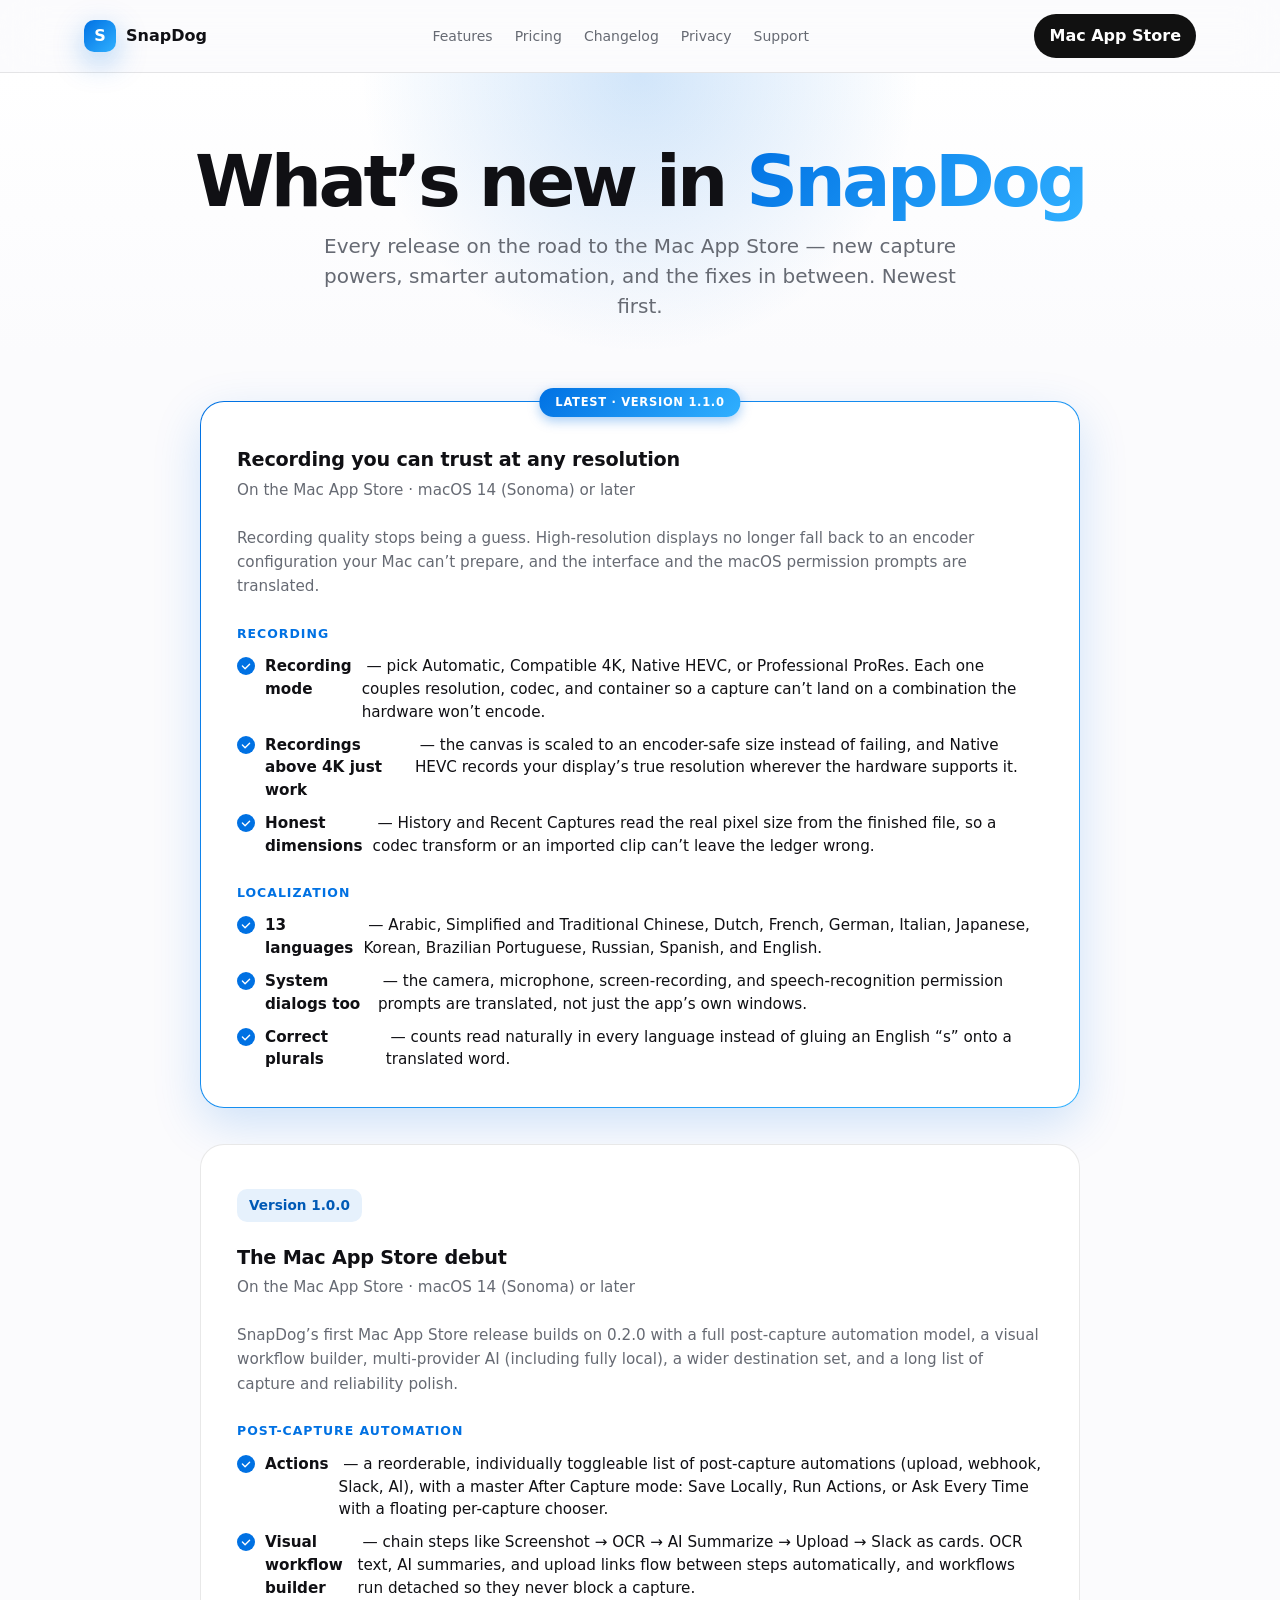
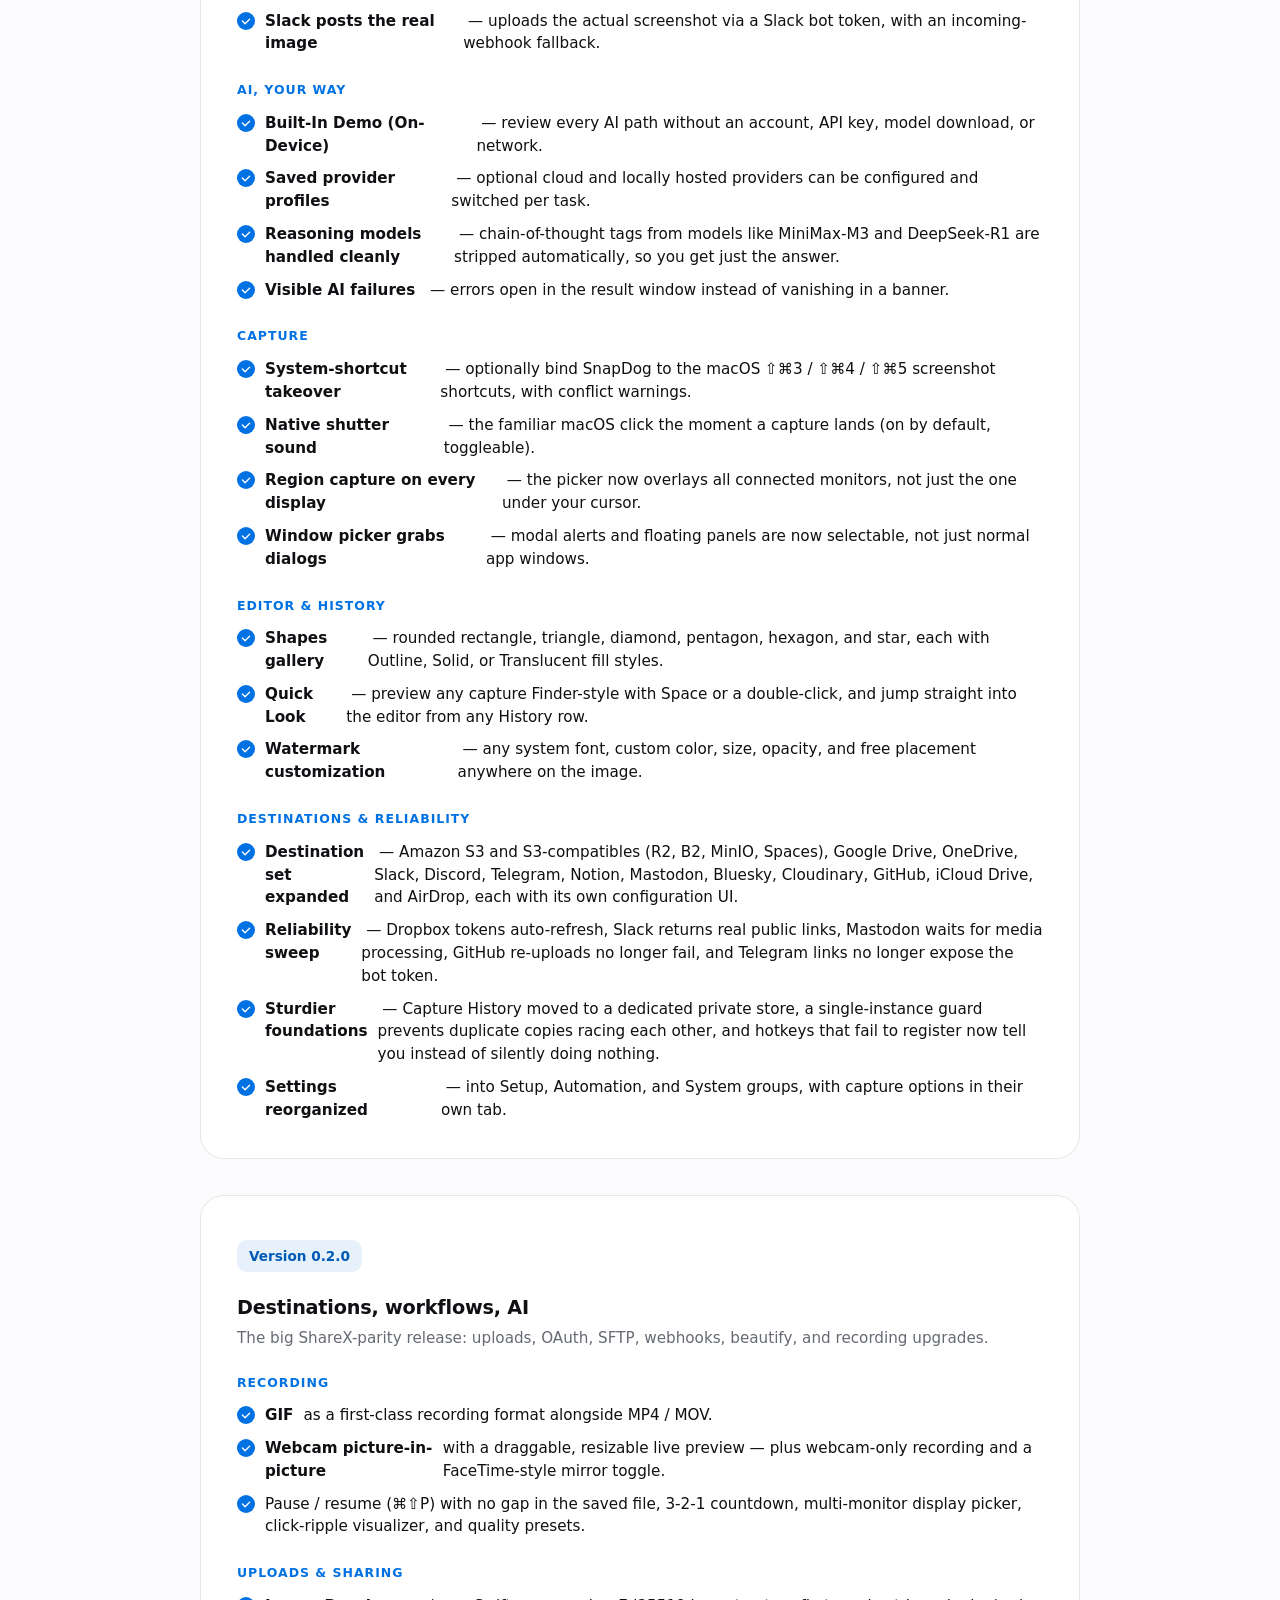
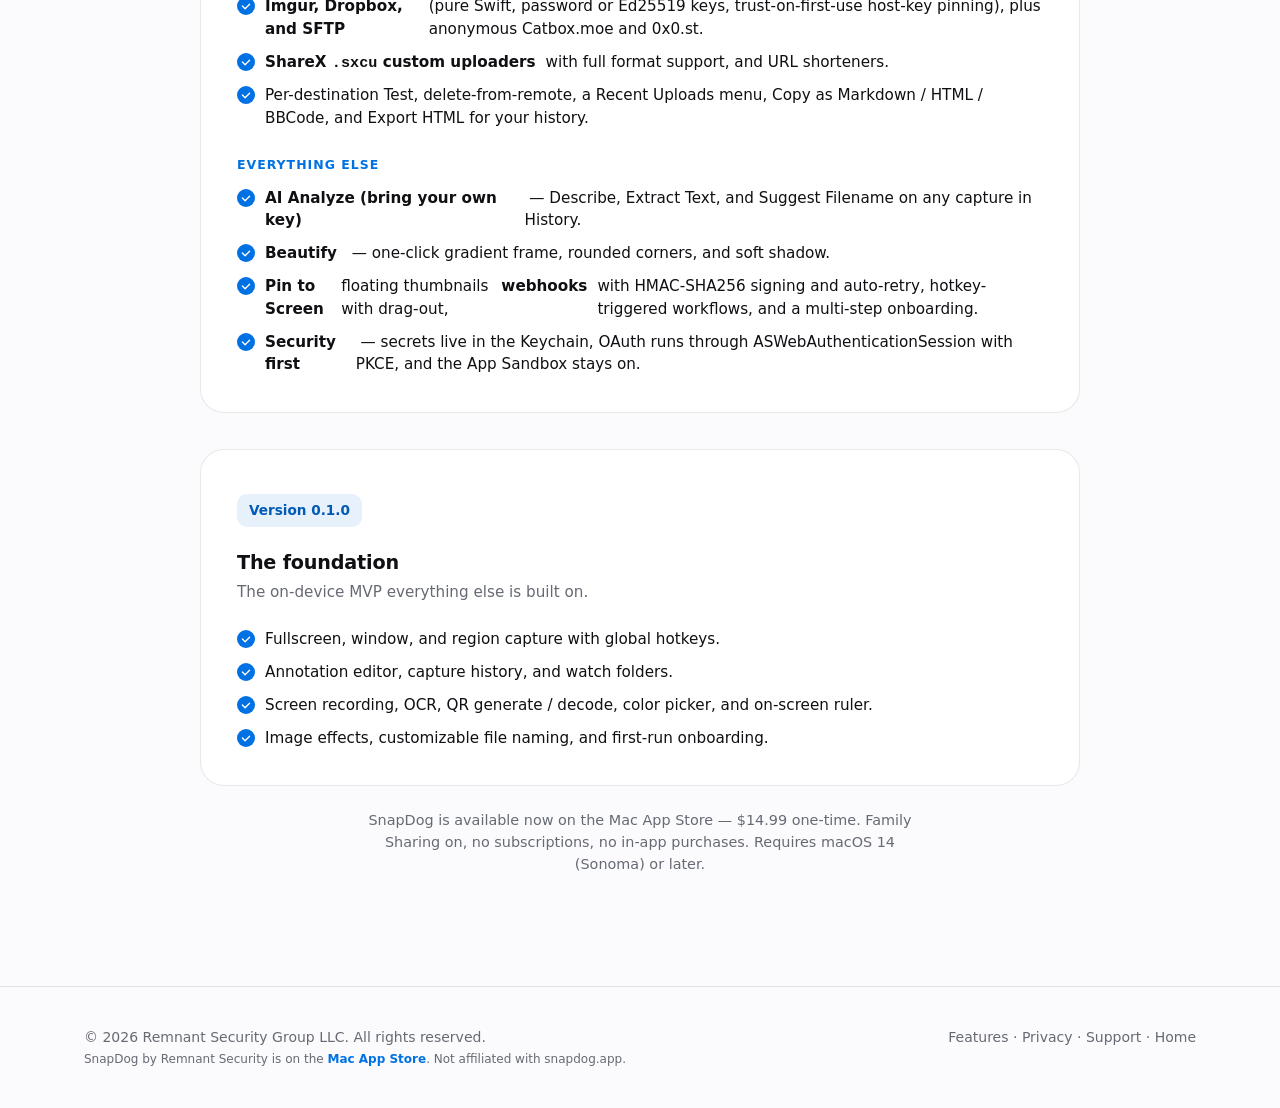
==== changelog.html @ 21b6b578 "Swap og:image/twitter:image and homepage hero to SnapDog app card" ====
<!doctype html><html lang="en"><head><meta charset="utf-8"><meta name="viewport" content="width=device-width, initial-scale=1"><title>SnapDog Changelog — What's new in every release</title><meta name="description" content="What's new in SnapDog, the native macOS screen-capture app. Release-by-release highlights: capture, editor, recording, workflows, AI, and 19 upload destinations."><meta property="og:title" content="SnapDog Changelog — What's new in every release"><meta property="og:description" content="What's new in SnapDog, the native macOS screen-capture app. Release-by-release highlights: capture, editor, recording, workflows, AI, and 19 upload destinations."><meta property="og:type" content="website"><meta property="og:url" content="https://snapdog.remnantsecurity.com/changelog.html"><meta property="og:image" content="https://snapdog.remnantsecurity.com/og-card.png"><meta property="og:image:width" content="1024"><meta property="og:image:height" content="576"><meta property="og:image:alt" content="SnapDog for macOS: menu-bar capture menu, $14.99 once, no account, macOS 14+"><meta name="twitter:image" content="https://snapdog.remnantsecurity.com/og-card.png"><link rel="canonical" href="https://snapdog.remnantsecurity.com/changelog.html"><meta name="twitter:card" content="summary_large_image"><meta name="theme-color" content="#0071e3"><link rel="icon" type="image/svg+xml" href="/favicon.svg"><style>
:root{--accent:#0071e3;--accent2:#30b0ff;--dark:#07111f;--ink:#101014;--muted:#666a73;--bg:#fbfbfd;--card:#fff;--line:rgba(0,0,0,.09);--shadow:0 24px 70px rgba(0,0,0,.12);--radius:28px}*{box-sizing:border-box}html{scroll-behavior:smooth}body{margin:0;background:var(--bg);color:var(--ink);font-family:-apple-system,BlinkMacSystemFont,"SF Pro Display","Inter",system-ui,sans-serif;line-height:1.5;-webkit-font-smoothing:antialiased}a{color:inherit;text-decoration:none}.nav{position:sticky;top:0;z-index:50;background:rgba(251,251,253,.78);backdrop-filter:saturate(180%) blur(22px);border-bottom:1px solid var(--line)}.navin{max-width:1160px;margin:auto;padding:14px 24px;display:flex;align-items:center;justify-content:space-between}.brand{display:flex;align-items:center;gap:10px;font-weight:800}.mark{width:32px;height:32px;border-radius:10px;background:linear-gradient(135deg,var(--accent),var(--accent2));display:grid;place-items:center;color:white;box-shadow:0 10px 30px color-mix(in srgb,var(--accent) 35%,transparent)}.links{display:flex;gap:22px;color:var(--muted);font-size:14px}.pill{padding:10px 15px;border-radius:999px;background:#111;color:white;font-weight:700}.wrap{max-width:1160px;margin:auto;padding:0 24px}.miniHero{padding:72px 0 32px;background:radial-gradient(circle at 50% 0%,color-mix(in srgb,var(--accent) 18%,transparent),transparent 40%),linear-gradient(180deg,#fff,var(--bg));text-align:center}.miniHero h1{font-size:clamp(40px,6vw,72px);line-height:1;letter-spacing:-.05em;margin:0 0 14px}.miniHero h1 span{background:linear-gradient(135deg,#0071e3 0%,#30b0ff 100%);-webkit-background-clip:text;-webkit-text-fill-color:transparent;background-clip:text}.lead{font-size:20px;color:var(--muted);max-width:660px;margin:0 auto}.section{padding:48px 0 96px}.tierWrap{display:grid;grid-template-columns:minmax(0,420px);justify-content:center;margin-top:8px}.tier{position:relative;border:1px solid transparent;border-radius:24px;background:linear-gradient(#fff,#fff) padding-box,linear-gradient(135deg,#0071e3 0%,#30b0ff 100%) border-box;box-shadow:0 16px 48px rgba(0,113,227,.18);padding:44px 36px 36px;text-align:left}.tier .ribbon{position:absolute;top:-14px;left:50%;transform:translateX(-50%);background:linear-gradient(135deg,#0071e3 0%,#30b0ff 100%);color:#fff;font-size:.72rem;font-weight:700;letter-spacing:.06em;text-transform:uppercase;padding:6px 16px;border-radius:14px;box-shadow:0 4px 12px rgba(0,113,227,.35)}.tier h3{margin:0 0 4px;font-size:1.2rem;letter-spacing:-.01em}.priceTag{font-size:3rem;font-weight:800;letter-spacing:-.03em;margin:14px 0 6px}.priceTag small{font-size:1rem;color:var(--muted);font-weight:600;margin-left:6px}.period{color:var(--muted);font-size:.95rem;margin-bottom:24px}.intro{display:inline-block;background:color-mix(in srgb,var(--accent) 10%,white);color:color-mix(in srgb,var(--accent) 80%,black);padding:6px 12px;border-radius:10px;font-size:.85rem;font-weight:700;margin-bottom:22px}.tier ul{list-style:none;padding:0;display:grid;gap:10px;margin:0 0 28px}.tier li{display:flex;align-items:flex-start;gap:10px;font-size:.95rem;color:var(--ink);line-height:1.5}.tier li:before{content:"";width:18px;height:18px;flex-shrink:0;margin-top:2px;background:url("data:image/svg+xml,%3Csvg xmlns='http://www.w3.org/2000/svg' viewBox='0 0 20 20'%3E%3Ccircle cx='10' cy='10' r='10' fill='%230071e3'/%3E%3Cpath d='M6 10l3 3 5-5' stroke='white' stroke-width='1.5' fill='none' stroke-linecap='round' stroke-linejoin='round'/%3E%3C/svg%3E") no-repeat center;background-size:contain}.buy{display:block;text-align:center;background:linear-gradient(180deg,#0080ff 0%,#0071e3 100%);color:#fff;padding:14px;border-radius:14px;font-weight:700;font-size:1rem;box-shadow:0 4px 16px rgba(0,113,227,.30),inset 0 1px 0 rgba(255,255,255,.25);transition:filter .2s,transform .2s,box-shadow .2s}.buy:hover{filter:brightness(1.05);transform:translateY(-1px);box-shadow:0 10px 28px rgba(0,113,227,.40),inset 0 1px 0 rgba(255,255,255,.30)}.fineprint{text-align:center;color:var(--muted);font-size:.9rem;margin-top:24px;max-width:560px;margin-left:auto;margin-right:auto}.faq{margin-top:64px}.faq h2{font-size:clamp(28px,4vw,40px);letter-spacing:-.025em;margin:0 0 24px;text-align:center}.faqGrid{display:grid;grid-template-columns:repeat(2,1fr);gap:16px;max-width:880px;margin:0 auto}.faqItem{background:var(--card);border:1px solid var(--line);border-radius:18px;padding:22px}.faqItem h3{margin:0 0 8px;font-size:1.02rem;letter-spacing:-.01em}.faqItem p{margin:0;color:var(--muted);font-size:.95rem;line-height:1.55}.footer{padding:40px 0;color:var(--muted);font-size:14px;border-top:1px solid var(--line)}.footerin{display:flex;justify-content:space-between;gap:20px;flex-wrap:wrap}@media(max-width:768px){.links{display:none}.faqGrid{grid-template-columns:1fr}.tier{padding:36px 24px 30px}.priceTag{font-size:2.4rem}}</style></head><body><nav class="nav"><div class="navin"><a class="brand" href="/"><span class="mark">S</span>SnapDog</a><div class="links"><a href="/features.html">Features</a><a href="/pricing.html">Pricing</a><a href="/changelog.html">Changelog</a><a href="/privacy.html">Privacy</a><a href="/support.html">Support</a></div><a class="pill" href="https://apps.apple.com/app/snapdog-capture-annotate/id6783121166?mt=12" target="_blank" rel="noopener">Mac App Store</a></div></nav><main><section class="miniHero"><div class="wrap"><h1>What&rsquo;s new in <span>SnapDog</span></h1><p class="lead">Every release on the road to the Mac App Store — new capture powers, smarter automation, and the fixes in between. Newest first.</p></div></section><section class="section"><div class="wrap"><div style="max-width:880px;margin:0 auto;display:grid;gap:36px"><article class="tier"><span class="ribbon">Latest · Version 1.1.0</span><h3>Recording you can trust at any resolution</h3><div class="period">On the Mac App Store · macOS 14 (Sonoma) or later</div><p style="margin:0 0 6px;color:var(--muted);font-size:.95rem;line-height:1.6">Recording quality stops being a guess. High-resolution displays no longer fall back to an encoder configuration your Mac can&rsquo;t prepare, and the interface and the macOS permission prompts are translated.</p><h4 style="margin:26px 0 12px;font-size:.78rem;font-weight:700;letter-spacing:.08em;text-transform:uppercase;color:var(--accent)">Recording</h4><ul style="margin-bottom:0"><li><strong>Recording mode</strong>&nbsp;— pick Automatic, Compatible 4K, Native HEVC, or Professional ProRes. Each one couples resolution, codec, and container so a capture can&rsquo;t land on a combination the hardware won&rsquo;t encode.</li><li><strong>Recordings above 4K just work</strong>&nbsp;— the canvas is scaled to an encoder-safe size instead of failing, and Native HEVC records your display&rsquo;s true resolution wherever the hardware supports it.</li><li><strong>Honest dimensions</strong>&nbsp;— History and Recent Captures read the real pixel size from the finished file, so a codec transform or an imported clip can&rsquo;t leave the ledger wrong.</li></ul><h4 style="margin:26px 0 12px;font-size:.78rem;font-weight:700;letter-spacing:.08em;text-transform:uppercase;color:var(--accent)">Localization</h4><ul style="margin-bottom:0"><li><strong>13 languages</strong>&nbsp;— Arabic, Simplified and Traditional Chinese, Dutch, French, German, Italian, Japanese, Korean, Brazilian Portuguese, Russian, Spanish, and English.</li><li><strong>System dialogs too</strong>&nbsp;— the camera, microphone, screen-recording, and speech-recognition permission prompts are translated, not just the app&rsquo;s own windows.</li><li><strong>Correct plurals</strong>&nbsp;— counts read naturally in every language instead of gluing an English &ldquo;s&rdquo; onto a translated word.</li></ul></article><article class="tier" style="background:var(--card);border:1px solid var(--line);box-shadow:none"><span class="intro">Version 1.0.0</span><h3>The Mac App Store debut</h3><div class="period">On the Mac App Store · macOS 14 (Sonoma) or later</div><p style="margin:0 0 6px;color:var(--muted);font-size:.95rem;line-height:1.6">SnapDog&rsquo;s first Mac App Store release builds on 0.2.0 with a full post-capture automation model, a visual workflow builder, multi-provider AI (including fully local), a wider destination set, and a long list of capture and reliability polish.</p><h4 style="margin:26px 0 12px;font-size:.78rem;font-weight:700;letter-spacing:.08em;text-transform:uppercase;color:var(--accent)">Post-capture automation</h4><ul style="margin-bottom:0"><li><strong>Actions</strong>&nbsp;— a reorderable, individually toggleable list of post-capture automations (upload, webhook, Slack, AI), with a master After Capture mode: Save Locally, Run Actions, or Ask Every Time with a floating per-capture chooser.</li><li><strong>Visual workflow builder</strong>&nbsp;— chain steps like Screenshot → OCR → AI Summarize → Upload → Slack as cards. OCR text, AI summaries, and upload links flow between steps automatically, and workflows run detached so they never block a capture.</li><li><strong>Slack posts the real image</strong>&nbsp;— uploads the actual screenshot via a Slack bot token, with an incoming-webhook fallback.</li></ul><h4 style="margin:26px 0 12px;font-size:.78rem;font-weight:700;letter-spacing:.08em;text-transform:uppercase;color:var(--accent)">AI, your way</h4><ul style="margin-bottom:0"><li><strong>Built-In Demo (On-Device)</strong>&nbsp;— review every AI path without an account, API key, model download, or network.</li><li><strong>Saved provider profiles</strong>&nbsp;— optional cloud and locally hosted providers can be configured and switched per task.</li><li><strong>Reasoning models handled cleanly</strong>&nbsp;— chain-of-thought tags from models like MiniMax-M3 and DeepSeek-R1 are stripped automatically, so you get just the answer.</li><li><strong>Visible AI failures</strong>&nbsp;— errors open in the result window instead of vanishing in a banner.</li></ul><h4 style="margin:26px 0 12px;font-size:.78rem;font-weight:700;letter-spacing:.08em;text-transform:uppercase;color:var(--accent)">Capture</h4><ul style="margin-bottom:0"><li><strong>System-shortcut takeover</strong>&nbsp;— optionally bind SnapDog to the macOS ⇧⌘3 / ⇧⌘4 / ⇧⌘5 screenshot shortcuts, with conflict warnings.</li><li><strong>Native shutter sound</strong>&nbsp;— the familiar macOS click the moment a capture lands (on by default, toggleable).</li><li><strong>Region capture on every display</strong>&nbsp;— the picker now overlays all connected monitors, not just the one under your cursor.</li><li><strong>Window picker grabs dialogs</strong>&nbsp;— modal alerts and floating panels are now selectable, not just normal app windows.</li></ul><h4 style="margin:26px 0 12px;font-size:.78rem;font-weight:700;letter-spacing:.08em;text-transform:uppercase;color:var(--accent)">Editor &amp; History</h4><ul style="margin-bottom:0"><li><strong>Shapes gallery</strong>&nbsp;— rounded rectangle, triangle, diamond, pentagon, hexagon, and star, each with Outline, Solid, or Translucent fill styles.</li><li><strong>Quick Look</strong>&nbsp;— preview any capture Finder-style with Space or a double-click, and jump straight into the editor from any History row.</li><li><strong>Watermark customization</strong>&nbsp;— any system font, custom color, size, opacity, and free placement anywhere on the image.</li></ul><h4 style="margin:26px 0 12px;font-size:.78rem;font-weight:700;letter-spacing:.08em;text-transform:uppercase;color:var(--accent)">Destinations &amp; reliability</h4><ul style="margin-bottom:0"><li><strong>Destination set expanded</strong>&nbsp;— Amazon S3 and S3-compatibles (R2, B2, MinIO, Spaces), Google Drive, OneDrive, Slack, Discord, Telegram, Notion, Mastodon, Bluesky, Cloudinary, GitHub, iCloud Drive, and AirDrop, each with its own configuration UI.</li><li><strong>Reliability sweep</strong>&nbsp;— Dropbox tokens auto-refresh, Slack returns real public links, Mastodon waits for media processing, GitHub re-uploads no longer fail, and Telegram links no longer expose the bot token.</li><li><strong>Sturdier foundations</strong>&nbsp;— Capture History moved to a dedicated private store, a single-instance guard prevents duplicate copies racing each other, and hotkeys that fail to register now tell you instead of silently doing nothing.</li><li><strong>Settings reorganized</strong>&nbsp;— into Setup, Automation, and System groups, with capture options in their own tab.</li></ul></article><article class="tier" style="background:var(--card);border:1px solid var(--line);box-shadow:none"><span class="intro">Version 0.2.0</span><h3>Destinations, workflows, AI</h3><div class="period">The big ShareX-parity release: uploads, OAuth, SFTP, webhooks, beautify, and recording upgrades.</div><h4 style="margin:4px 0 12px;font-size:.78rem;font-weight:700;letter-spacing:.08em;text-transform:uppercase;color:var(--accent)">Recording</h4><ul style="margin-bottom:0"><li><strong>GIF</strong> as a first-class recording format alongside MP4 / MOV.</li><li><strong>Webcam picture-in-picture</strong> with a draggable, resizable live preview — plus webcam-only recording and a FaceTime-style mirror toggle.</li><li>Pause / resume (⌘⇧P) with no gap in the saved file, 3-2-1 countdown, multi-monitor display picker, click-ripple visualizer, and quality presets.</li></ul><h4 style="margin:26px 0 12px;font-size:.78rem;font-weight:700;letter-spacing:.08em;text-transform:uppercase;color:var(--accent)">Uploads &amp; sharing</h4><ul style="margin-bottom:0"><li><strong>Imgur, Dropbox, and SFTP</strong> (pure Swift, password or Ed25519 keys, trust-on-first-use host-key pinning), plus anonymous Catbox.moe and 0x0.st.</li><li><strong>ShareX <code>.sxcu</code> custom uploaders</strong> with full format support, and URL shorteners.</li><li>Per-destination Test, delete-from-remote, a Recent Uploads menu, Copy as Markdown / HTML / BBCode, and Export HTML for your history.</li></ul><h4 style="margin:26px 0 12px;font-size:.78rem;font-weight:700;letter-spacing:.08em;text-transform:uppercase;color:var(--accent)">Everything else</h4><ul style="margin-bottom:0"><li><strong>AI Analyze (bring your own key)</strong>&nbsp;— Describe, Extract Text, and Suggest Filename on any capture in History.</li><li><strong>Beautify</strong>&nbsp;— one-click gradient frame, rounded corners, and soft shadow.</li><li><strong>Pin to Screen</strong> floating thumbnails with drag-out, <strong>webhooks</strong> with HMAC-SHA256 signing and auto-retry, hotkey-triggered workflows, and a multi-step onboarding.</li><li><strong>Security first</strong>&nbsp;— secrets live in the Keychain, OAuth runs through ASWebAuthenticationSession with PKCE, and the App Sandbox stays on.</li></ul></article><article class="tier" style="background:var(--card);border:1px solid var(--line);box-shadow:none"><span class="intro">Version 0.1.0</span><h3>The foundation</h3><div class="period">The on-device MVP everything else is built on.</div><ul style="margin-bottom:0"><li>Fullscreen, window, and region capture with global hotkeys.</li><li>Annotation editor, capture history, and watch folders.</li><li>Screen recording, OCR, QR generate / decode, color picker, and on-screen ruler.</li><li>Image effects, customizable file naming, and first-run onboarding.</li></ul></article></div><p class="fineprint">SnapDog is available now on the Mac App Store — $14.99 one-time. Family Sharing on, no subscriptions, no in-app purchases. Requires macOS 14 (Sonoma) or later.</p></div></section></main><footer class="footer"><div class="wrap footerin"><div>© 2026 <a href="https://remnantsecurity.com" target="_blank">Remnant Security Group LLC</a>. All rights reserved.<br><span style="font-size:12px">SnapDog by Remnant Security is on the <a href="https://apps.apple.com/us/app/snapdog-capture-annotate/id6783121166?mt=12" target="_blank" rel="noopener" style="color:var(--accent);font-weight:600">Mac App Store</a>. Not affiliated with snapdog.app.</span></div><div><a href="/features.html">Features</a> · <a href="/privacy.html">Privacy</a> · <a href="/support.html">Support</a> · <a href="/">Home</a></div></div></footer><script src="/posthog.js"></script></body></html>
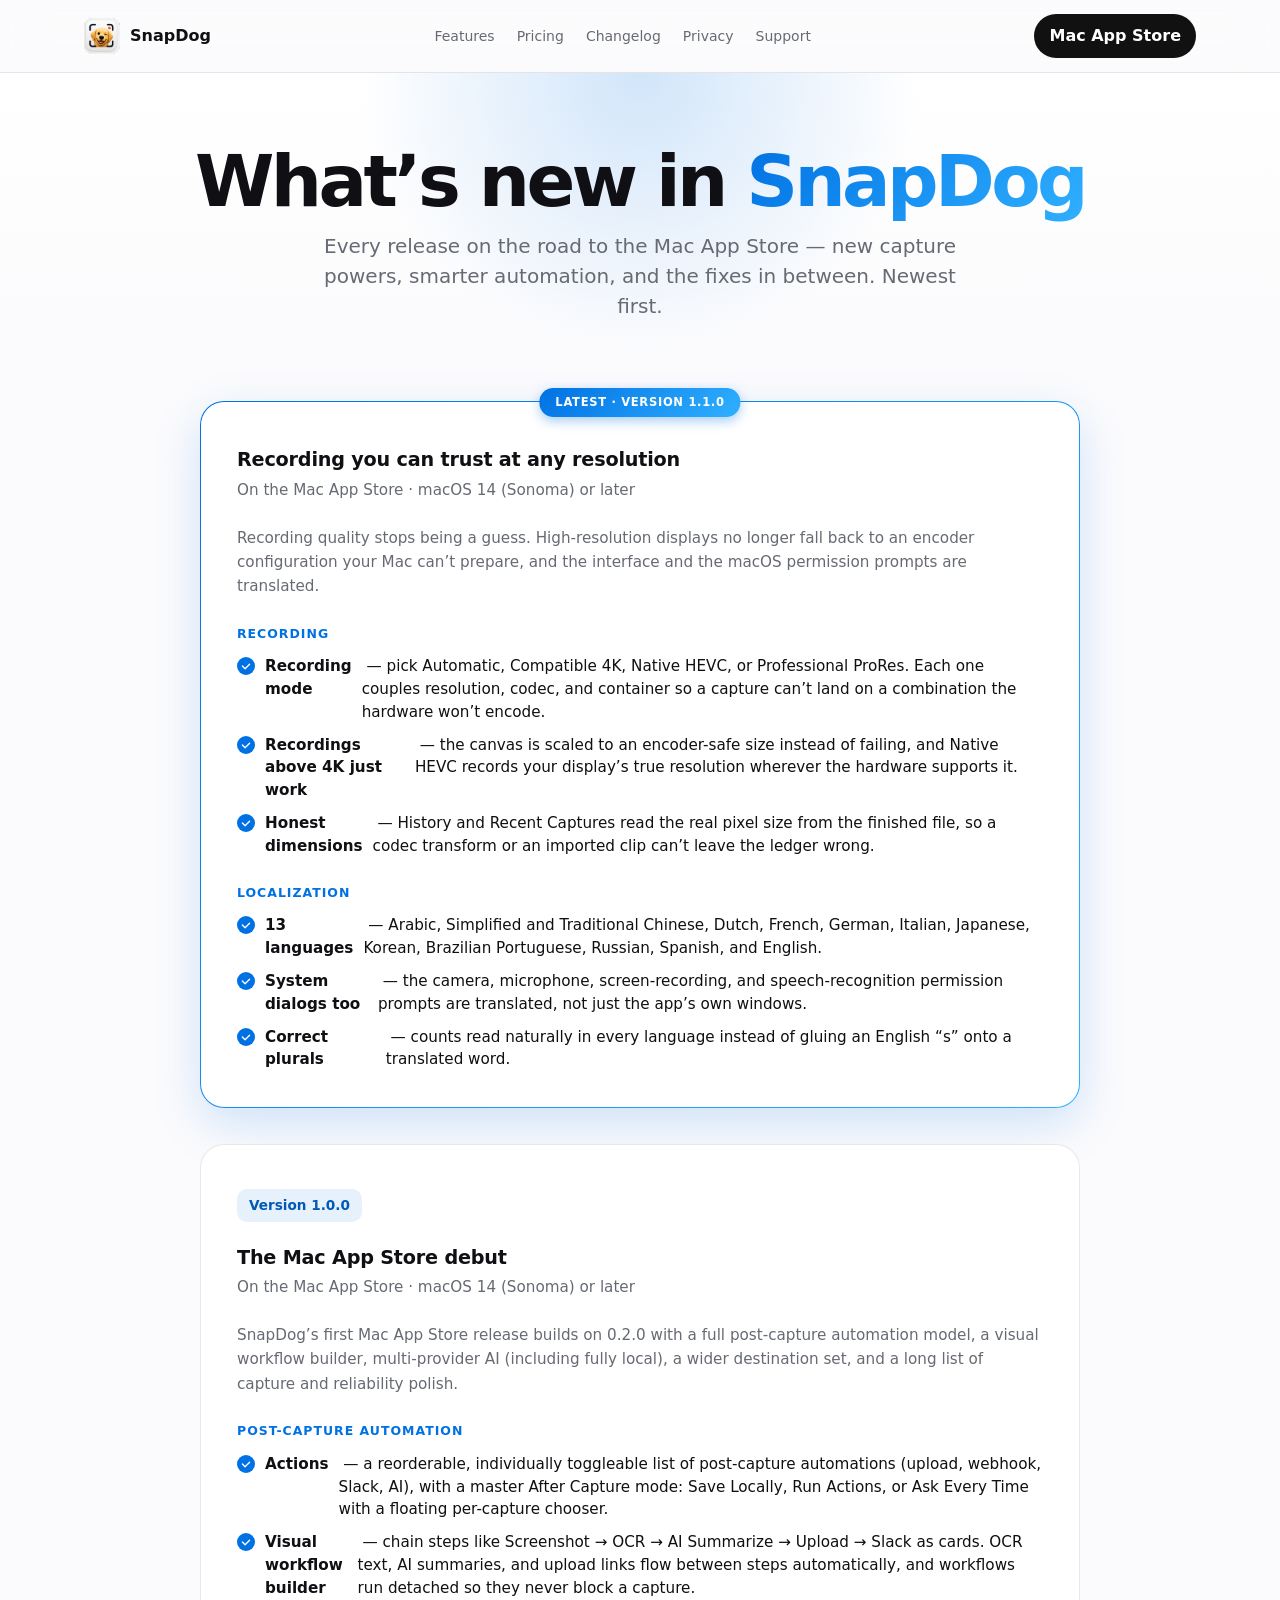
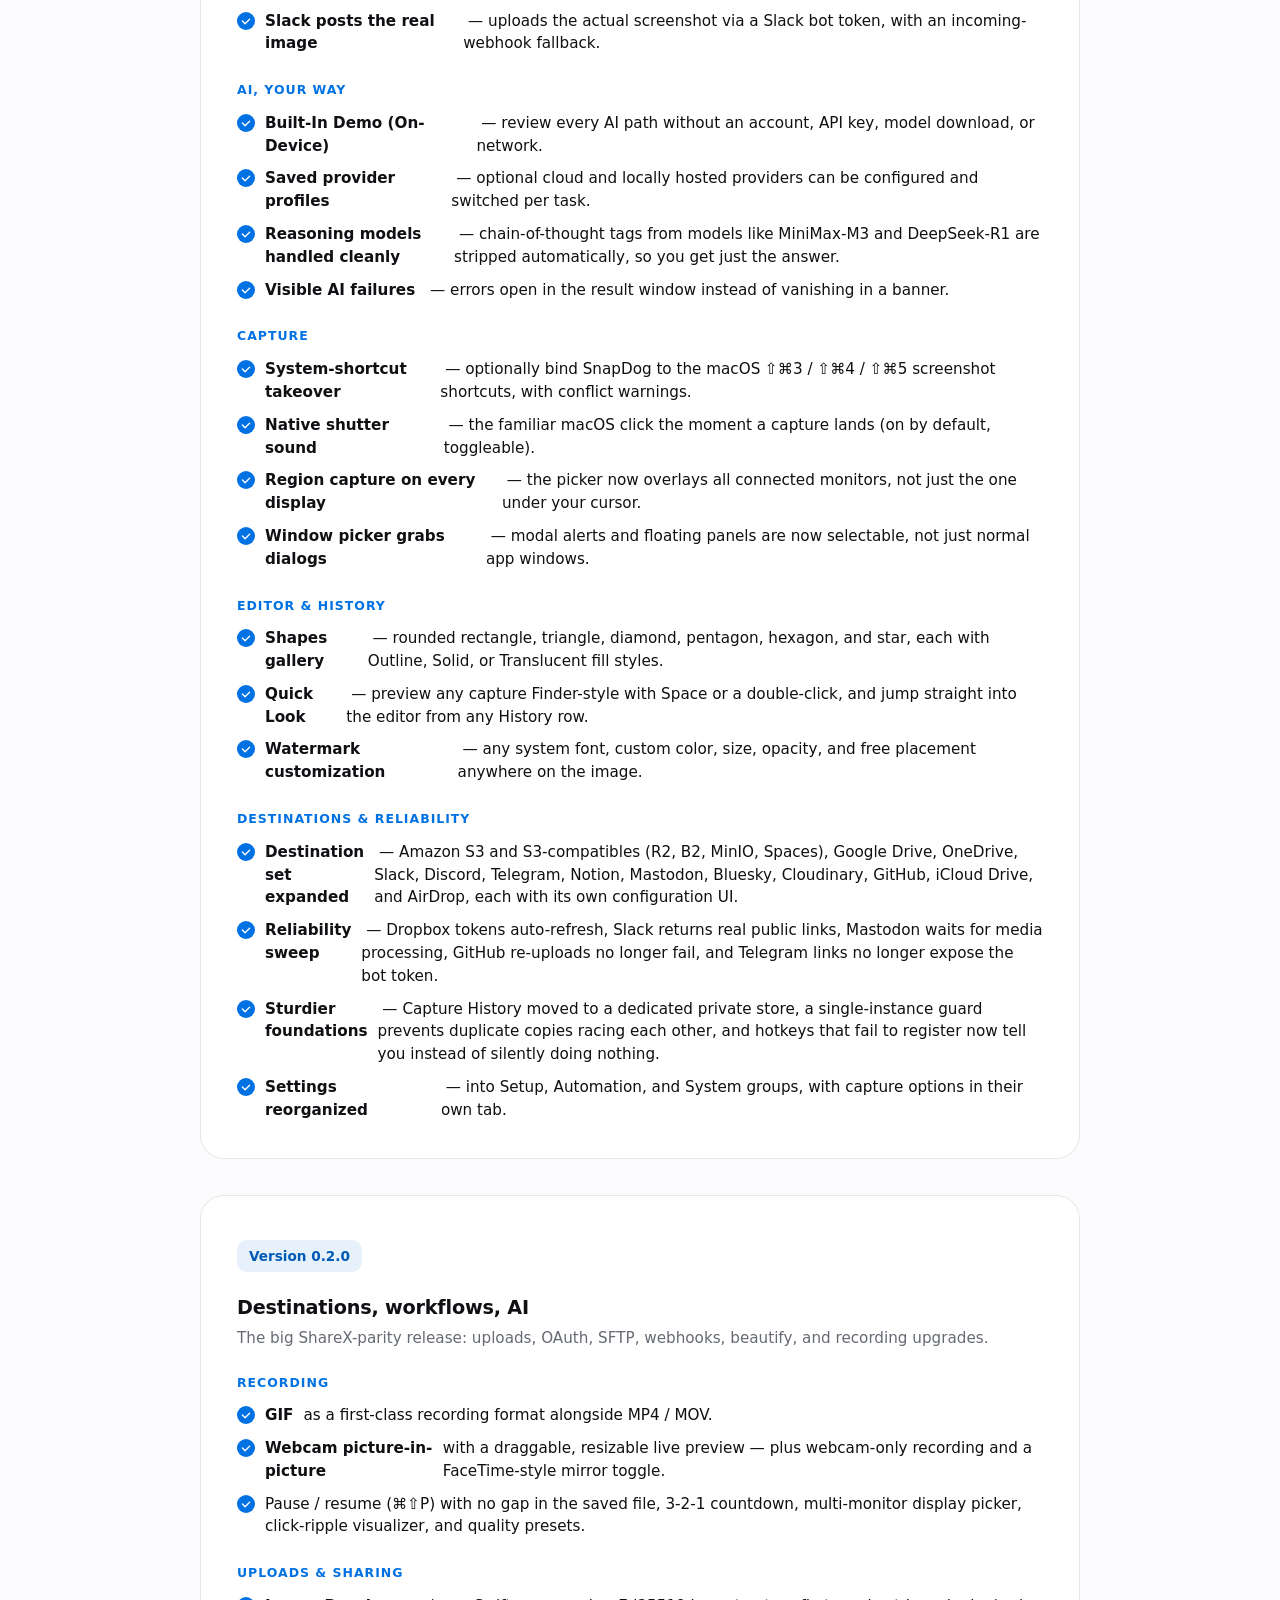
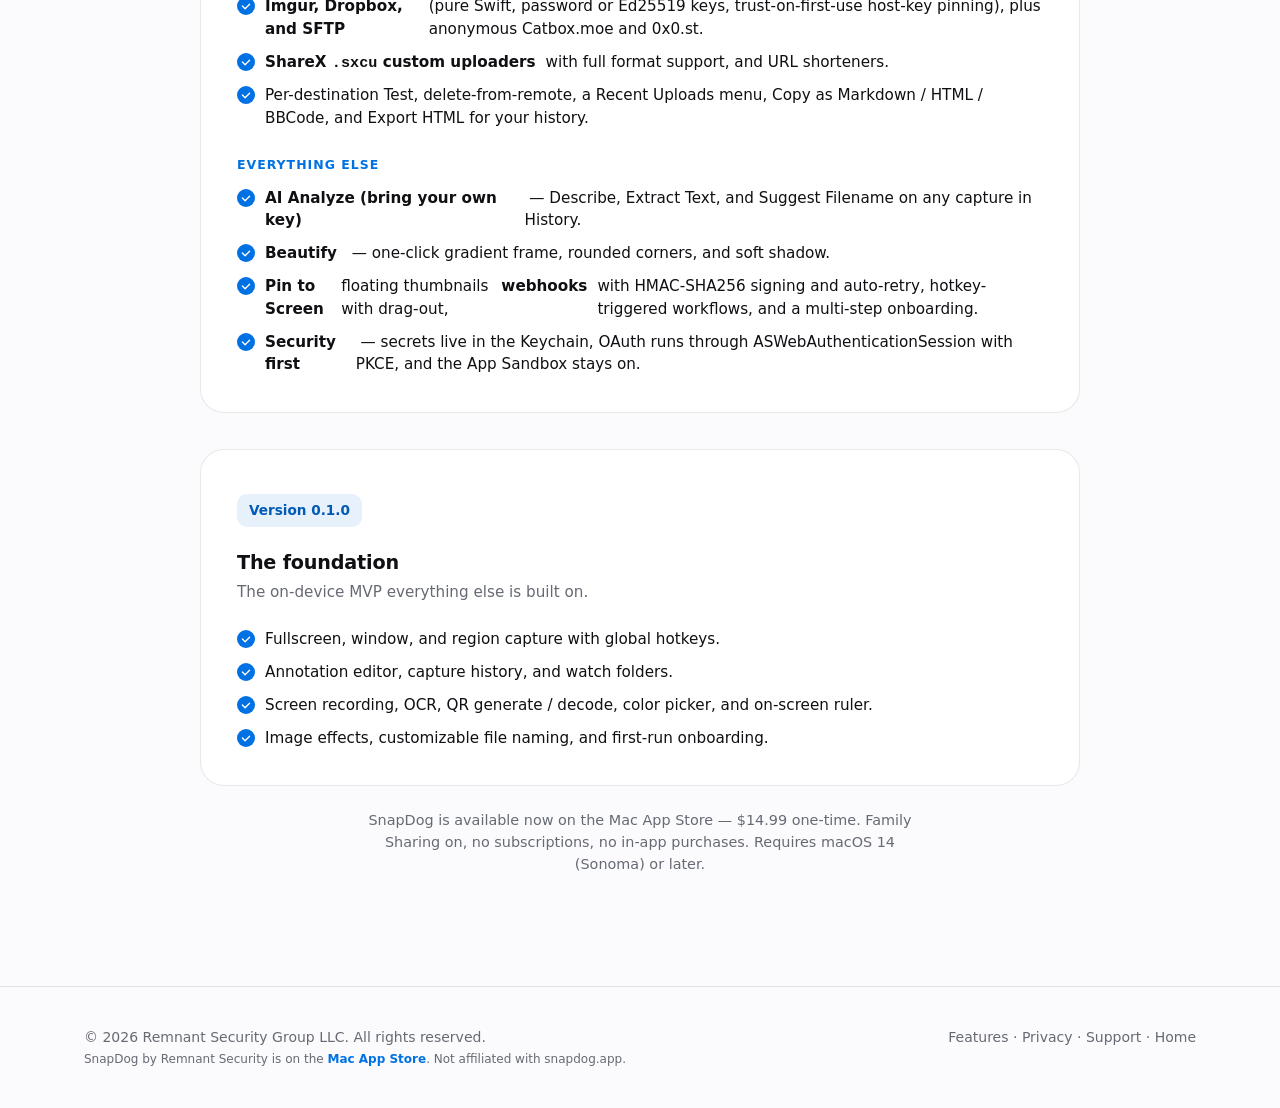
==== commit 023d66ec: "publish snapdog site → snapdog.remnantsecurity.com" ====
--- a/changelog.html
+++ b/changelog.html
@@ -1,2 +1,4 @@
-<!doctype html><html lang="en"><head><meta charset="utf-8"><meta name="viewport" content="width=device-width, initial-scale=1"><title>SnapDog Changelog — What's new in every release</title><meta name="description" content="What's new in SnapDog, the native macOS screen-capture app. Release-by-release highlights: capture, editor, recording, workflows, AI, and 19 upload destinations."><meta property="og:title" content="SnapDog Changelog — What's new in every release"><meta property="og:description" content="What's new in SnapDog, the native macOS screen-capture app. Release-by-release highlights: capture, editor, recording, workflows, AI, and 19 upload destinations."><meta property="og:type" content="website"><meta property="og:url" content="https://snapdog.remnantsecurity.com/changelog.html"><meta property="og:image" content="https://snapdog.remnantsecurity.com/og-card.png"><meta property="og:image:width" content="1024"><meta property="og:image:height" content="576"><meta property="og:image:alt" content="SnapDog for macOS: menu-bar capture menu, $14.99 once, no account, macOS 14+"><meta name="twitter:image" content="https://snapdog.remnantsecurity.com/og-card.png"><link rel="canonical" href="https://snapdog.remnantsecurity.com/changelog.html"><meta name="twitter:card" content="summary_large_image"><meta name="theme-color" content="#0071e3"><link rel="icon" type="image/svg+xml" href="/favicon.svg"><style>
-:root{--accent:#0071e3;--accent2:#30b0ff;--dark:#07111f;--ink:#101014;--muted:#666a73;--bg:#fbfbfd;--card:#fff;--line:rgba(0,0,0,.09);--shadow:0 24px 70px rgba(0,0,0,.12);--radius:28px}*{box-sizing:border-box}html{scroll-behavior:smooth}body{margin:0;background:var(--bg);color:var(--ink);font-family:-apple-system,BlinkMacSystemFont,"SF Pro Display","Inter",system-ui,sans-serif;line-height:1.5;-webkit-font-smoothing:antialiased}a{color:inherit;text-decoration:none}.nav{position:sticky;top:0;z-index:50;background:rgba(251,251,253,.78);backdrop-filter:saturate(180%) blur(22px);border-bottom:1px solid var(--line)}.navin{max-width:1160px;margin:auto;padding:14px 24px;display:flex;align-items:center;justify-content:space-between}.brand{display:flex;align-items:center;gap:10px;font-weight:800}.mark{width:32px;height:32px;border-radius:10px;background:linear-gradient(135deg,var(--accent),var(--accent2));display:grid;place-items:center;color:white;box-shadow:0 10px 30px color-mix(in srgb,var(--accent) 35%,transparent)}.links{display:flex;gap:22px;color:var(--muted);font-size:14px}.pill{padding:10px 15px;border-radius:999px;background:#111;color:white;font-weight:700}.wrap{max-width:1160px;margin:auto;padding:0 24px}.miniHero{padding:72px 0 32px;background:radial-gradient(circle at 50% 0%,color-mix(in srgb,var(--accent) 18%,transparent),transparent 40%),linear-gradient(180deg,#fff,var(--bg));text-align:center}.miniHero h1{font-size:clamp(40px,6vw,72px);line-height:1;letter-spacing:-.05em;margin:0 0 14px}.miniHero h1 span{background:linear-gradient(135deg,#0071e3 0%,#30b0ff 100%);-webkit-background-clip:text;-webkit-text-fill-color:transparent;background-clip:text}.lead{font-size:20px;color:var(--muted);max-width:660px;margin:0 auto}.section{padding:48px 0 96px}.tierWrap{display:grid;grid-template-columns:minmax(0,420px);justify-content:center;margin-top:8px}.tier{position:relative;border:1px solid transparent;border-radius:24px;background:linear-gradient(#fff,#fff) padding-box,linear-gradient(135deg,#0071e3 0%,#30b0ff 100%) border-box;box-shadow:0 16px 48px rgba(0,113,227,.18);padding:44px 36px 36px;text-align:left}.tier .ribbon{position:absolute;top:-14px;left:50%;transform:translateX(-50%);background:linear-gradient(135deg,#0071e3 0%,#30b0ff 100%);color:#fff;font-size:.72rem;font-weight:700;letter-spacing:.06em;text-transform:uppercase;padding:6px 16px;border-radius:14px;box-shadow:0 4px 12px rgba(0,113,227,.35)}.tier h3{margin:0 0 4px;font-size:1.2rem;letter-spacing:-.01em}.priceTag{font-size:3rem;font-weight:800;letter-spacing:-.03em;margin:14px 0 6px}.priceTag small{font-size:1rem;color:var(--muted);font-weight:600;margin-left:6px}.period{color:var(--muted);font-size:.95rem;margin-bottom:24px}.intro{display:inline-block;background:color-mix(in srgb,var(--accent) 10%,white);color:color-mix(in srgb,var(--accent) 80%,black);padding:6px 12px;border-radius:10px;font-size:.85rem;font-weight:700;margin-bottom:22px}.tier ul{list-style:none;padding:0;display:grid;gap:10px;margin:0 0 28px}.tier li{display:flex;align-items:flex-start;gap:10px;font-size:.95rem;color:var(--ink);line-height:1.5}.tier li:before{content:"";width:18px;height:18px;flex-shrink:0;margin-top:2px;background:url("data:image/svg+xml,%3Csvg xmlns='http://www.w3.org/2000/svg' viewBox='0 0 20 20'%3E%3Ccircle cx='10' cy='10' r='10' fill='%230071e3'/%3E%3Cpath d='M6 10l3 3 5-5' stroke='white' stroke-width='1.5' fill='none' stroke-linecap='round' stroke-linejoin='round'/%3E%3C/svg%3E") no-repeat center;background-size:contain}.buy{display:block;text-align:center;background:linear-gradient(180deg,#0080ff 0%,#0071e3 100%);color:#fff;padding:14px;border-radius:14px;font-weight:700;font-size:1rem;box-shadow:0 4px 16px rgba(0,113,227,.30),inset 0 1px 0 rgba(255,255,255,.25);transition:filter .2s,transform .2s,box-shadow .2s}.buy:hover{filter:brightness(1.05);transform:translateY(-1px);box-shadow:0 10px 28px rgba(0,113,227,.40),inset 0 1px 0 rgba(255,255,255,.30)}.fineprint{text-align:center;color:var(--muted);font-size:.9rem;margin-top:24px;max-width:560px;margin-left:auto;margin-right:auto}.faq{margin-top:64px}.faq h2{font-size:clamp(28px,4vw,40px);letter-spacing:-.025em;margin:0 0 24px;text-align:center}.faqGrid{display:grid;grid-template-columns:repeat(2,1fr);gap:16px;max-width:880px;margin:0 auto}.faqItem{background:var(--card);border:1px solid var(--line);border-radius:18px;padding:22px}.faqItem h3{margin:0 0 8px;font-size:1.02rem;letter-spacing:-.01em}.faqItem p{margin:0;color:var(--muted);font-size:.95rem;line-height:1.55}.footer{padding:40px 0;color:var(--muted);font-size:14px;border-top:1px solid var(--line)}.footerin{display:flex;justify-content:space-between;gap:20px;flex-wrap:wrap}@media(max-width:768px){.links{display:none}.faqGrid{grid-template-columns:1fr}.tier{padding:36px 24px 30px}.priceTag{font-size:2.4rem}}</style></head><body><nav class="nav"><div class="navin"><a class="brand" href="/"><span class="mark">S</span>SnapDog</a><div class="links"><a href="/features.html">Features</a><a href="/pricing.html">Pricing</a><a href="/changelog.html">Changelog</a><a href="/privacy.html">Privacy</a><a href="/support.html">Support</a></div><a class="pill" href="https://apps.apple.com/app/snapdog-capture-annotate/id6783121166?mt=12" target="_blank" rel="noopener">Mac App Store</a></div></nav><main><section class="miniHero"><div class="wrap"><h1>What&rsquo;s new in <span>SnapDog</span></h1><p class="lead">Every release on the road to the Mac App Store — new capture powers, smarter automation, and the fixes in between. Newest first.</p></div></section><section class="section"><div class="wrap"><div style="max-width:880px;margin:0 auto;display:grid;gap:36px"><article class="tier"><span class="ribbon">Latest · Version 1.1.0</span><h3>Recording you can trust at any resolution</h3><div class="period">On the Mac App Store · macOS 14 (Sonoma) or later</div><p style="margin:0 0 6px;color:var(--muted);font-size:.95rem;line-height:1.6">Recording quality stops being a guess. High-resolution displays no longer fall back to an encoder configuration your Mac can&rsquo;t prepare, and the interface and the macOS permission prompts are translated.</p><h4 style="margin:26px 0 12px;font-size:.78rem;font-weight:700;letter-spacing:.08em;text-transform:uppercase;color:var(--accent)">Recording</h4><ul style="margin-bottom:0"><li><strong>Recording mode</strong>&nbsp;— pick Automatic, Compatible 4K, Native HEVC, or Professional ProRes. Each one couples resolution, codec, and container so a capture can&rsquo;t land on a combination the hardware won&rsquo;t encode.</li><li><strong>Recordings above 4K just work</strong>&nbsp;— the canvas is scaled to an encoder-safe size instead of failing, and Native HEVC records your display&rsquo;s true resolution wherever the hardware supports it.</li><li><strong>Honest dimensions</strong>&nbsp;— History and Recent Captures read the real pixel size from the finished file, so a codec transform or an imported clip can&rsquo;t leave the ledger wrong.</li></ul><h4 style="margin:26px 0 12px;font-size:.78rem;font-weight:700;letter-spacing:.08em;text-transform:uppercase;color:var(--accent)">Localization</h4><ul style="margin-bottom:0"><li><strong>13 languages</strong>&nbsp;— Arabic, Simplified and Traditional Chinese, Dutch, French, German, Italian, Japanese, Korean, Brazilian Portuguese, Russian, Spanish, and English.</li><li><strong>System dialogs too</strong>&nbsp;— the camera, microphone, screen-recording, and speech-recognition permission prompts are translated, not just the app&rsquo;s own windows.</li><li><strong>Correct plurals</strong>&nbsp;— counts read naturally in every language instead of gluing an English &ldquo;s&rdquo; onto a translated word.</li></ul></article><article class="tier" style="background:var(--card);border:1px solid var(--line);box-shadow:none"><span class="intro">Version 1.0.0</span><h3>The Mac App Store debut</h3><div class="period">On the Mac App Store · macOS 14 (Sonoma) or later</div><p style="margin:0 0 6px;color:var(--muted);font-size:.95rem;line-height:1.6">SnapDog&rsquo;s first Mac App Store release builds on 0.2.0 with a full post-capture automation model, a visual workflow builder, multi-provider AI (including fully local), a wider destination set, and a long list of capture and reliability polish.</p><h4 style="margin:26px 0 12px;font-size:.78rem;font-weight:700;letter-spacing:.08em;text-transform:uppercase;color:var(--accent)">Post-capture automation</h4><ul style="margin-bottom:0"><li><strong>Actions</strong>&nbsp;— a reorderable, individually toggleable list of post-capture automations (upload, webhook, Slack, AI), with a master After Capture mode: Save Locally, Run Actions, or Ask Every Time with a floating per-capture chooser.</li><li><strong>Visual workflow builder</strong>&nbsp;— chain steps like Screenshot → OCR → AI Summarize → Upload → Slack as cards. OCR text, AI summaries, and upload links flow between steps automatically, and workflows run detached so they never block a capture.</li><li><strong>Slack posts the real image</strong>&nbsp;— uploads the actual screenshot via a Slack bot token, with an incoming-webhook fallback.</li></ul><h4 style="margin:26px 0 12px;font-size:.78rem;font-weight:700;letter-spacing:.08em;text-transform:uppercase;color:var(--accent)">AI, your way</h4><ul style="margin-bottom:0"><li><strong>Built-In Demo (On-Device)</strong>&nbsp;— review every AI path without an account, API key, model download, or network.</li><li><strong>Saved provider profiles</strong>&nbsp;— optional cloud and locally hosted providers can be configured and switched per task.</li><li><strong>Reasoning models handled cleanly</strong>&nbsp;— chain-of-thought tags from models like MiniMax-M3 and DeepSeek-R1 are stripped automatically, so you get just the answer.</li><li><strong>Visible AI failures</strong>&nbsp;— errors open in the result window instead of vanishing in a banner.</li></ul><h4 style="margin:26px 0 12px;font-size:.78rem;font-weight:700;letter-spacing:.08em;text-transform:uppercase;color:var(--accent)">Capture</h4><ul style="margin-bottom:0"><li><strong>System-shortcut takeover</strong>&nbsp;— optionally bind SnapDog to the macOS ⇧⌘3 / ⇧⌘4 / ⇧⌘5 screenshot shortcuts, with conflict warnings.</li><li><strong>Native shutter sound</strong>&nbsp;— the familiar macOS click the moment a capture lands (on by default, toggleable).</li><li><strong>Region capture on every display</strong>&nbsp;— the picker now overlays all connected monitors, not just the one under your cursor.</li><li><strong>Window picker grabs dialogs</strong>&nbsp;— modal alerts and floating panels are now selectable, not just normal app windows.</li></ul><h4 style="margin:26px 0 12px;font-size:.78rem;font-weight:700;letter-spacing:.08em;text-transform:uppercase;color:var(--accent)">Editor &amp; History</h4><ul style="margin-bottom:0"><li><strong>Shapes gallery</strong>&nbsp;— rounded rectangle, triangle, diamond, pentagon, hexagon, and star, each with Outline, Solid, or Translucent fill styles.</li><li><strong>Quick Look</strong>&nbsp;— preview any capture Finder-style with Space or a double-click, and jump straight into the editor from any History row.</li><li><strong>Watermark customization</strong>&nbsp;— any system font, custom color, size, opacity, and free placement anywhere on the image.</li></ul><h4 style="margin:26px 0 12px;font-size:.78rem;font-weight:700;letter-spacing:.08em;text-transform:uppercase;color:var(--accent)">Destinations &amp; reliability</h4><ul style="margin-bottom:0"><li><strong>Destination set expanded</strong>&nbsp;— Amazon S3 and S3-compatibles (R2, B2, MinIO, Spaces), Google Drive, OneDrive, Slack, Discord, Telegram, Notion, Mastodon, Bluesky, Cloudinary, GitHub, iCloud Drive, and AirDrop, each with its own configuration UI.</li><li><strong>Reliability sweep</strong>&nbsp;— Dropbox tokens auto-refresh, Slack returns real public links, Mastodon waits for media processing, GitHub re-uploads no longer fail, and Telegram links no longer expose the bot token.</li><li><strong>Sturdier foundations</strong>&nbsp;— Capture History moved to a dedicated private store, a single-instance guard prevents duplicate copies racing each other, and hotkeys that fail to register now tell you instead of silently doing nothing.</li><li><strong>Settings reorganized</strong>&nbsp;— into Setup, Automation, and System groups, with capture options in their own tab.</li></ul></article><article class="tier" style="background:var(--card);border:1px solid var(--line);box-shadow:none"><span class="intro">Version 0.2.0</span><h3>Destinations, workflows, AI</h3><div class="period">The big ShareX-parity release: uploads, OAuth, SFTP, webhooks, beautify, and recording upgrades.</div><h4 style="margin:4px 0 12px;font-size:.78rem;font-weight:700;letter-spacing:.08em;text-transform:uppercase;color:var(--accent)">Recording</h4><ul style="margin-bottom:0"><li><strong>GIF</strong> as a first-class recording format alongside MP4 / MOV.</li><li><strong>Webcam picture-in-picture</strong> with a draggable, resizable live preview — plus webcam-only recording and a FaceTime-style mirror toggle.</li><li>Pause / resume (⌘⇧P) with no gap in the saved file, 3-2-1 countdown, multi-monitor display picker, click-ripple visualizer, and quality presets.</li></ul><h4 style="margin:26px 0 12px;font-size:.78rem;font-weight:700;letter-spacing:.08em;text-transform:uppercase;color:var(--accent)">Uploads &amp; sharing</h4><ul style="margin-bottom:0"><li><strong>Imgur, Dropbox, and SFTP</strong> (pure Swift, password or Ed25519 keys, trust-on-first-use host-key pinning), plus anonymous Catbox.moe and 0x0.st.</li><li><strong>ShareX <code>.sxcu</code> custom uploaders</strong> with full format support, and URL shorteners.</li><li>Per-destination Test, delete-from-remote, a Recent Uploads menu, Copy as Markdown / HTML / BBCode, and Export HTML for your history.</li></ul><h4 style="margin:26px 0 12px;font-size:.78rem;font-weight:700;letter-spacing:.08em;text-transform:uppercase;color:var(--accent)">Everything else</h4><ul style="margin-bottom:0"><li><strong>AI Analyze (bring your own key)</strong>&nbsp;— Describe, Extract Text, and Suggest Filename on any capture in History.</li><li><strong>Beautify</strong>&nbsp;— one-click gradient frame, rounded corners, and soft shadow.</li><li><strong>Pin to Screen</strong> floating thumbnails with drag-out, <strong>webhooks</strong> with HMAC-SHA256 signing and auto-retry, hotkey-triggered workflows, and a multi-step onboarding.</li><li><strong>Security first</strong>&nbsp;— secrets live in the Keychain, OAuth runs through ASWebAuthenticationSession with PKCE, and the App Sandbox stays on.</li></ul></article><article class="tier" style="background:var(--card);border:1px solid var(--line);box-shadow:none"><span class="intro">Version 0.1.0</span><h3>The foundation</h3><div class="period">The on-device MVP everything else is built on.</div><ul style="margin-bottom:0"><li>Fullscreen, window, and region capture with global hotkeys.</li><li>Annotation editor, capture history, and watch folders.</li><li>Screen recording, OCR, QR generate / decode, color picker, and on-screen ruler.</li><li>Image effects, customizable file naming, and first-run onboarding.</li></ul></article></div><p class="fineprint">SnapDog is available now on the Mac App Store — $14.99 one-time. Family Sharing on, no subscriptions, no in-app purchases. Requires macOS 14 (Sonoma) or later.</p></div></section></main><footer class="footer"><div class="wrap footerin"><div>© 2026 <a href="https://remnantsecurity.com" target="_blank">Remnant Security Group LLC</a>. All rights reserved.<br><span style="font-size:12px">SnapDog by Remnant Security is on the <a href="https://apps.apple.com/us/app/snapdog-capture-annotate/id6783121166?mt=12" target="_blank" rel="noopener" style="color:var(--accent);font-weight:600">Mac App Store</a>. Not affiliated with snapdog.app.</span></div><div><a href="/features.html">Features</a> · <a href="/privacy.html">Privacy</a> · <a href="/support.html">Support</a> · <a href="/">Home</a></div></div></footer><script src="/posthog.js"></script></body></html>
+<!doctype html><html lang="en"><head><meta charset="utf-8"><meta name="viewport" content="width=device-width, initial-scale=1"><title>SnapDog Changelog — What's new in every release</title><meta name="description" content="What's new in SnapDog, the native macOS screen-capture app. Release-by-release highlights: capture, editor, recording, workflows, AI, and 19 upload destinations."><meta property="og:title" content="SnapDog Changelog — What's new in every release"><meta property="og:description" content="What's new in SnapDog, the native macOS screen-capture app. Release-by-release highlights: capture, editor, recording, workflows, AI, and 19 upload destinations."><meta property="og:type" content="website"><meta property="og:url" content="https://snapdog.remnantsecurity.com/changelog.html"><meta property="og:image" content="https://snapdog.remnantsecurity.com/og-card.png"><meta property="og:image:width" content="1024"><meta property="og:image:height" content="576"><meta property="og:image:alt" content="SnapDog for macOS: menu-bar capture menu, $14.99 once, no account, macOS 14+"><meta name="twitter:image" content="https://snapdog.remnantsecurity.com/og-card.png"><link rel="canonical" href="https://snapdog.remnantsecurity.com/changelog.html"><meta name="twitter:card" content="summary_large_image"><meta name="theme-color" content="#0071e3"><link rel="icon" type="image/png" sizes="32x32" href="/favicon-32.png"><link rel="icon" type="image/png" sizes="64x64" href="/favicon-64.png"><link rel="apple-touch-icon" href="/apple-touch-icon.png"><style>
+:root{--accent:#0071e3;--accent2:#30b0ff;--dark:#07111f;--ink:#101014;--muted:#666a73;--bg:#fbfbfd;--card:#fff;--line:rgba(0,0,0,.09);--shadow:0 24px 70px rgba(0,0,0,.12);--radius:28px}*{box-sizing:border-box}html{scroll-behavior:smooth}body{margin:0;background:var(--bg);color:var(--ink);font-family:-apple-system,BlinkMacSystemFont,"SF Pro Display","Inter",system-ui,sans-serif;line-height:1.5;-webkit-font-smoothing:antialiased}a{color:inherit;text-decoration:none}.nav{position:sticky;top:0;z-index:50;background:rgba(251,251,253,.78);backdrop-filter:saturate(180%) blur(22px);border-bottom:1px solid var(--line)}.navin{max-width:1160px;margin:auto;padding:14px 24px;display:flex;align-items:center;justify-content:space-between}.brand{display:flex;align-items:center;gap:10px;font-weight:800}.mark{width:32px;height:32px;border-radius:10px;background:linear-gradient(135deg,var(--accent),var(--accent2));display:grid;place-items:center;color:white;box-shadow:0 10px 30px color-mix(in srgb,var(--accent) 35%,transparent)}.links{display:flex;gap:22px;color:var(--muted);font-size:14px}.pill{padding:10px 15px;border-radius:999px;background:#111;color:white;font-weight:700}.wrap{max-width:1160px;margin:auto;padding:0 24px}.miniHero{padding:72px 0 32px;background:radial-gradient(circle at 50% 0%,color-mix(in srgb,var(--accent) 18%,transparent),transparent 40%),linear-gradient(180deg,#fff,var(--bg));text-align:center}.miniHero h1{font-size:clamp(40px,6vw,72px);line-height:1;letter-spacing:-.05em;margin:0 0 14px}.miniHero h1 span{background:linear-gradient(135deg,#0071e3 0%,#30b0ff 100%);-webkit-background-clip:text;-webkit-text-fill-color:transparent;background-clip:text}.lead{font-size:20px;color:var(--muted);max-width:660px;margin:0 auto}.section{padding:48px 0 96px}.tierWrap{display:grid;grid-template-columns:minmax(0,420px);justify-content:center;margin-top:8px}.tier{position:relative;border:1px solid transparent;border-radius:24px;background:linear-gradient(#fff,#fff) padding-box,linear-gradient(135deg,#0071e3 0%,#30b0ff 100%) border-box;box-shadow:0 16px 48px rgba(0,113,227,.18);padding:44px 36px 36px;text-align:left}.tier .ribbon{position:absolute;top:-14px;left:50%;transform:translateX(-50%);background:linear-gradient(135deg,#0071e3 0%,#30b0ff 100%);color:#fff;font-size:.72rem;font-weight:700;letter-spacing:.06em;text-transform:uppercase;padding:6px 16px;border-radius:14px;box-shadow:0 4px 12px rgba(0,113,227,.35)}.tier h3{margin:0 0 4px;font-size:1.2rem;letter-spacing:-.01em}.priceTag{font-size:3rem;font-weight:800;letter-spacing:-.03em;margin:14px 0 6px}.priceTag small{font-size:1rem;color:var(--muted);font-weight:600;margin-left:6px}.period{color:var(--muted);font-size:.95rem;margin-bottom:24px}.intro{display:inline-block;background:color-mix(in srgb,var(--accent) 10%,white);color:color-mix(in srgb,var(--accent) 80%,black);padding:6px 12px;border-radius:10px;font-size:.85rem;font-weight:700;margin-bottom:22px}.tier ul{list-style:none;padding:0;display:grid;gap:10px;margin:0 0 28px}.tier li{display:flex;align-items:flex-start;gap:10px;font-size:.95rem;color:var(--ink);line-height:1.5}.tier li:before{content:"";width:18px;height:18px;flex-shrink:0;margin-top:2px;background:url("data:image/svg+xml,%3Csvg xmlns='http://www.w3.org/2000/svg' viewBox='0 0 20 20'%3E%3Ccircle cx='10' cy='10' r='10' fill='%230071e3'/%3E%3Cpath d='M6 10l3 3 5-5' stroke='white' stroke-width='1.5' fill='none' stroke-linecap='round' stroke-linejoin='round'/%3E%3C/svg%3E") no-repeat center;background-size:contain}.buy{display:block;text-align:center;background:linear-gradient(180deg,#0080ff 0%,#0071e3 100%);color:#fff;padding:14px;border-radius:14px;font-weight:700;font-size:1rem;box-shadow:0 4px 16px rgba(0,113,227,.30),inset 0 1px 0 rgba(255,255,255,.25);transition:filter .2s,transform .2s,box-shadow .2s}.buy:hover{filter:brightness(1.05);transform:translateY(-1px);box-shadow:0 10px 28px rgba(0,113,227,.40),inset 0 1px 0 rgba(255,255,255,.30)}.fineprint{text-align:center;color:var(--muted);font-size:.9rem;margin-top:24px;max-width:560px;margin-left:auto;margin-right:auto}.faq{margin-top:64px}.faq h2{font-size:clamp(28px,4vw,40px);letter-spacing:-.025em;margin:0 0 24px;text-align:center}.faqGrid{display:grid;grid-template-columns:repeat(2,1fr);gap:16px;max-width:880px;margin:0 auto}.faqItem{background:var(--card);border:1px solid var(--line);border-radius:18px;padding:22px}.faqItem h3{margin:0 0 8px;font-size:1.02rem;letter-spacing:-.01em}.faqItem p{margin:0;color:var(--muted);font-size:.95rem;line-height:1.55}.footer{padding:40px 0;color:var(--muted);font-size:14px;border-top:1px solid var(--line)}.footerin{display:flex;justify-content:space-between;gap:20px;flex-wrap:wrap}@media(max-width:768px){.links{display:none}.faqGrid{grid-template-columns:1fr}.tier{padding:36px 24px 30px}.priceTag{font-size:2.4rem}}
+/* Phone layout: keep site navigation reachable, and give links real tap targets. */@media(max-width:768px){.navin{flex-wrap:wrap;row-gap:2px}.links{display:flex!important;order:3;width:100%;gap:2px;overflow-x:auto;scrollbar-width:none;-webkit-overflow-scrolling:touch;margin:0 -10px}.links::-webkit-scrollbar{display:none}.links a{flex:none;padding:10px;font-size:15px;white-space:nowrap}footer a{display:inline-block;padding:10px 2px}.tier{min-width:0;overflow-wrap:anywhere}}
+.brand .logo{display:block;width:36px;height:36px;border-radius:9px}</style></head><body><nav class="nav"><div class="navin"><a class="brand" href="/"><img class="logo" src="/logo-108.png" alt="" width="36" height="36">SnapDog</a><div class="links"><a href="/features.html">Features</a><a href="/pricing.html">Pricing</a><a href="/changelog.html">Changelog</a><a href="/privacy.html">Privacy</a><a href="/support.html">Support</a></div><a class="pill" href="https://apps.apple.com/app/snapdog-capture-annotate/id6783121166?mt=12" target="_blank" rel="noopener">Mac App Store</a></div></nav><main><section class="miniHero"><div class="wrap"><h1>What&rsquo;s new in <span>SnapDog</span></h1><p class="lead">Every release on the road to the Mac App Store — new capture powers, smarter automation, and the fixes in between. Newest first.</p></div></section><section class="section"><div class="wrap"><div style="max-width:880px;margin:0 auto;display:grid;gap:36px"><article class="tier"><span class="ribbon">Latest · Version 1.1.0</span><h3>Recording you can trust at any resolution</h3><div class="period">On the Mac App Store · macOS 14 (Sonoma) or later</div><p style="margin:0 0 6px;color:var(--muted);font-size:.95rem;line-height:1.6">Recording quality stops being a guess. High-resolution displays no longer fall back to an encoder configuration your Mac can&rsquo;t prepare, and the interface and the macOS permission prompts are translated.</p><h4 style="margin:26px 0 12px;font-size:.78rem;font-weight:700;letter-spacing:.08em;text-transform:uppercase;color:var(--accent)">Recording</h4><ul style="margin-bottom:0"><li><strong>Recording mode</strong>&nbsp;— pick Automatic, Compatible 4K, Native HEVC, or Professional ProRes. Each one couples resolution, codec, and container so a capture can&rsquo;t land on a combination the hardware won&rsquo;t encode.</li><li><strong>Recordings above 4K just work</strong>&nbsp;— the canvas is scaled to an encoder-safe size instead of failing, and Native HEVC records your display&rsquo;s true resolution wherever the hardware supports it.</li><li><strong>Honest dimensions</strong>&nbsp;— History and Recent Captures read the real pixel size from the finished file, so a codec transform or an imported clip can&rsquo;t leave the ledger wrong.</li></ul><h4 style="margin:26px 0 12px;font-size:.78rem;font-weight:700;letter-spacing:.08em;text-transform:uppercase;color:var(--accent)">Localization</h4><ul style="margin-bottom:0"><li><strong>13 languages</strong>&nbsp;— Arabic, Simplified and Traditional Chinese, Dutch, French, German, Italian, Japanese, Korean, Brazilian Portuguese, Russian, Spanish, and English.</li><li><strong>System dialogs too</strong>&nbsp;— the camera, microphone, screen-recording, and speech-recognition permission prompts are translated, not just the app&rsquo;s own windows.</li><li><strong>Correct plurals</strong>&nbsp;— counts read naturally in every language instead of gluing an English &ldquo;s&rdquo; onto a translated word.</li></ul></article><article class="tier" style="background:var(--card);border:1px solid var(--line);box-shadow:none"><span class="intro">Version 1.0.0</span><h3>The Mac App Store debut</h3><div class="period">On the Mac App Store · macOS 14 (Sonoma) or later</div><p style="margin:0 0 6px;color:var(--muted);font-size:.95rem;line-height:1.6">SnapDog&rsquo;s first Mac App Store release builds on 0.2.0 with a full post-capture automation model, a visual workflow builder, multi-provider AI (including fully local), a wider destination set, and a long list of capture and reliability polish.</p><h4 style="margin:26px 0 12px;font-size:.78rem;font-weight:700;letter-spacing:.08em;text-transform:uppercase;color:var(--accent)">Post-capture automation</h4><ul style="margin-bottom:0"><li><strong>Actions</strong>&nbsp;— a reorderable, individually toggleable list of post-capture automations (upload, webhook, Slack, AI), with a master After Capture mode: Save Locally, Run Actions, or Ask Every Time with a floating per-capture chooser.</li><li><strong>Visual workflow builder</strong>&nbsp;— chain steps like Screenshot → OCR → AI Summarize → Upload → Slack as cards. OCR text, AI summaries, and upload links flow between steps automatically, and workflows run detached so they never block a capture.</li><li><strong>Slack posts the real image</strong>&nbsp;— uploads the actual screenshot via a Slack bot token, with an incoming-webhook fallback.</li></ul><h4 style="margin:26px 0 12px;font-size:.78rem;font-weight:700;letter-spacing:.08em;text-transform:uppercase;color:var(--accent)">AI, your way</h4><ul style="margin-bottom:0"><li><strong>Built-In Demo (On-Device)</strong>&nbsp;— review every AI path without an account, API key, model download, or network.</li><li><strong>Saved provider profiles</strong>&nbsp;— optional cloud and locally hosted providers can be configured and switched per task.</li><li><strong>Reasoning models handled cleanly</strong>&nbsp;— chain-of-thought tags from models like MiniMax-M3 and DeepSeek-R1 are stripped automatically, so you get just the answer.</li><li><strong>Visible AI failures</strong>&nbsp;— errors open in the result window instead of vanishing in a banner.</li></ul><h4 style="margin:26px 0 12px;font-size:.78rem;font-weight:700;letter-spacing:.08em;text-transform:uppercase;color:var(--accent)">Capture</h4><ul style="margin-bottom:0"><li><strong>System-shortcut takeover</strong>&nbsp;— optionally bind SnapDog to the macOS ⇧⌘3 / ⇧⌘4 / ⇧⌘5 screenshot shortcuts, with conflict warnings.</li><li><strong>Native shutter sound</strong>&nbsp;— the familiar macOS click the moment a capture lands (on by default, toggleable).</li><li><strong>Region capture on every display</strong>&nbsp;— the picker now overlays all connected monitors, not just the one under your cursor.</li><li><strong>Window picker grabs dialogs</strong>&nbsp;— modal alerts and floating panels are now selectable, not just normal app windows.</li></ul><h4 style="margin:26px 0 12px;font-size:.78rem;font-weight:700;letter-spacing:.08em;text-transform:uppercase;color:var(--accent)">Editor &amp; History</h4><ul style="margin-bottom:0"><li><strong>Shapes gallery</strong>&nbsp;— rounded rectangle, triangle, diamond, pentagon, hexagon, and star, each with Outline, Solid, or Translucent fill styles.</li><li><strong>Quick Look</strong>&nbsp;— preview any capture Finder-style with Space or a double-click, and jump straight into the editor from any History row.</li><li><strong>Watermark customization</strong>&nbsp;— any system font, custom color, size, opacity, and free placement anywhere on the image.</li></ul><h4 style="margin:26px 0 12px;font-size:.78rem;font-weight:700;letter-spacing:.08em;text-transform:uppercase;color:var(--accent)">Destinations &amp; reliability</h4><ul style="margin-bottom:0"><li><strong>Destination set expanded</strong>&nbsp;— Amazon S3 and S3-compatibles (R2, B2, MinIO, Spaces), Google Drive, OneDrive, Slack, Discord, Telegram, Notion, Mastodon, Bluesky, Cloudinary, GitHub, iCloud Drive, and AirDrop, each with its own configuration UI.</li><li><strong>Reliability sweep</strong>&nbsp;— Dropbox tokens auto-refresh, Slack returns real public links, Mastodon waits for media processing, GitHub re-uploads no longer fail, and Telegram links no longer expose the bot token.</li><li><strong>Sturdier foundations</strong>&nbsp;— Capture History moved to a dedicated private store, a single-instance guard prevents duplicate copies racing each other, and hotkeys that fail to register now tell you instead of silently doing nothing.</li><li><strong>Settings reorganized</strong>&nbsp;— into Setup, Automation, and System groups, with capture options in their own tab.</li></ul></article><article class="tier" style="background:var(--card);border:1px solid var(--line);box-shadow:none"><span class="intro">Version 0.2.0</span><h3>Destinations, workflows, AI</h3><div class="period">The big ShareX-parity release: uploads, OAuth, SFTP, webhooks, beautify, and recording upgrades.</div><h4 style="margin:4px 0 12px;font-size:.78rem;font-weight:700;letter-spacing:.08em;text-transform:uppercase;color:var(--accent)">Recording</h4><ul style="margin-bottom:0"><li><strong>GIF</strong> as a first-class recording format alongside MP4 / MOV.</li><li><strong>Webcam picture-in-picture</strong> with a draggable, resizable live preview — plus webcam-only recording and a FaceTime-style mirror toggle.</li><li>Pause / resume (⌘⇧P) with no gap in the saved file, 3-2-1 countdown, multi-monitor display picker, click-ripple visualizer, and quality presets.</li></ul><h4 style="margin:26px 0 12px;font-size:.78rem;font-weight:700;letter-spacing:.08em;text-transform:uppercase;color:var(--accent)">Uploads &amp; sharing</h4><ul style="margin-bottom:0"><li><strong>Imgur, Dropbox, and SFTP</strong> (pure Swift, password or Ed25519 keys, trust-on-first-use host-key pinning), plus anonymous Catbox.moe and 0x0.st.</li><li><strong>ShareX <code>.sxcu</code> custom uploaders</strong> with full format support, and URL shorteners.</li><li>Per-destination Test, delete-from-remote, a Recent Uploads menu, Copy as Markdown / HTML / BBCode, and Export HTML for your history.</li></ul><h4 style="margin:26px 0 12px;font-size:.78rem;font-weight:700;letter-spacing:.08em;text-transform:uppercase;color:var(--accent)">Everything else</h4><ul style="margin-bottom:0"><li><strong>AI Analyze (bring your own key)</strong>&nbsp;— Describe, Extract Text, and Suggest Filename on any capture in History.</li><li><strong>Beautify</strong>&nbsp;— one-click gradient frame, rounded corners, and soft shadow.</li><li><strong>Pin to Screen</strong> floating thumbnails with drag-out, <strong>webhooks</strong> with HMAC-SHA256 signing and auto-retry, hotkey-triggered workflows, and a multi-step onboarding.</li><li><strong>Security first</strong>&nbsp;— secrets live in the Keychain, OAuth runs through ASWebAuthenticationSession with PKCE, and the App Sandbox stays on.</li></ul></article><article class="tier" style="background:var(--card);border:1px solid var(--line);box-shadow:none"><span class="intro">Version 0.1.0</span><h3>The foundation</h3><div class="period">The on-device MVP everything else is built on.</div><ul style="margin-bottom:0"><li>Fullscreen, window, and region capture with global hotkeys.</li><li>Annotation editor, capture history, and watch folders.</li><li>Screen recording, OCR, QR generate / decode, color picker, and on-screen ruler.</li><li>Image effects, customizable file naming, and first-run onboarding.</li></ul></article></div><p class="fineprint">SnapDog is available now on the Mac App Store — $14.99 one-time. Family Sharing on, no subscriptions, no in-app purchases. Requires macOS 14 (Sonoma) or later.</p></div></section></main><footer class="footer"><div class="wrap footerin"><div>© 2026 <a href="https://remnantsecurity.com" target="_blank">Remnant Security Group LLC</a>. All rights reserved.<br><span style="font-size:12px">SnapDog by Remnant Security is on the <a href="https://apps.apple.com/us/app/snapdog-capture-annotate/id6783121166?mt=12" target="_blank" rel="noopener" style="color:var(--accent);font-weight:600">Mac App Store</a>. Not affiliated with snapdog.app.</span></div><div><a href="/features.html">Features</a> · <a href="/privacy.html">Privacy</a> · <a href="/support.html">Support</a> · <a href="/">Home</a></div></div></footer><script src="/posthog.js"></script></body></html>
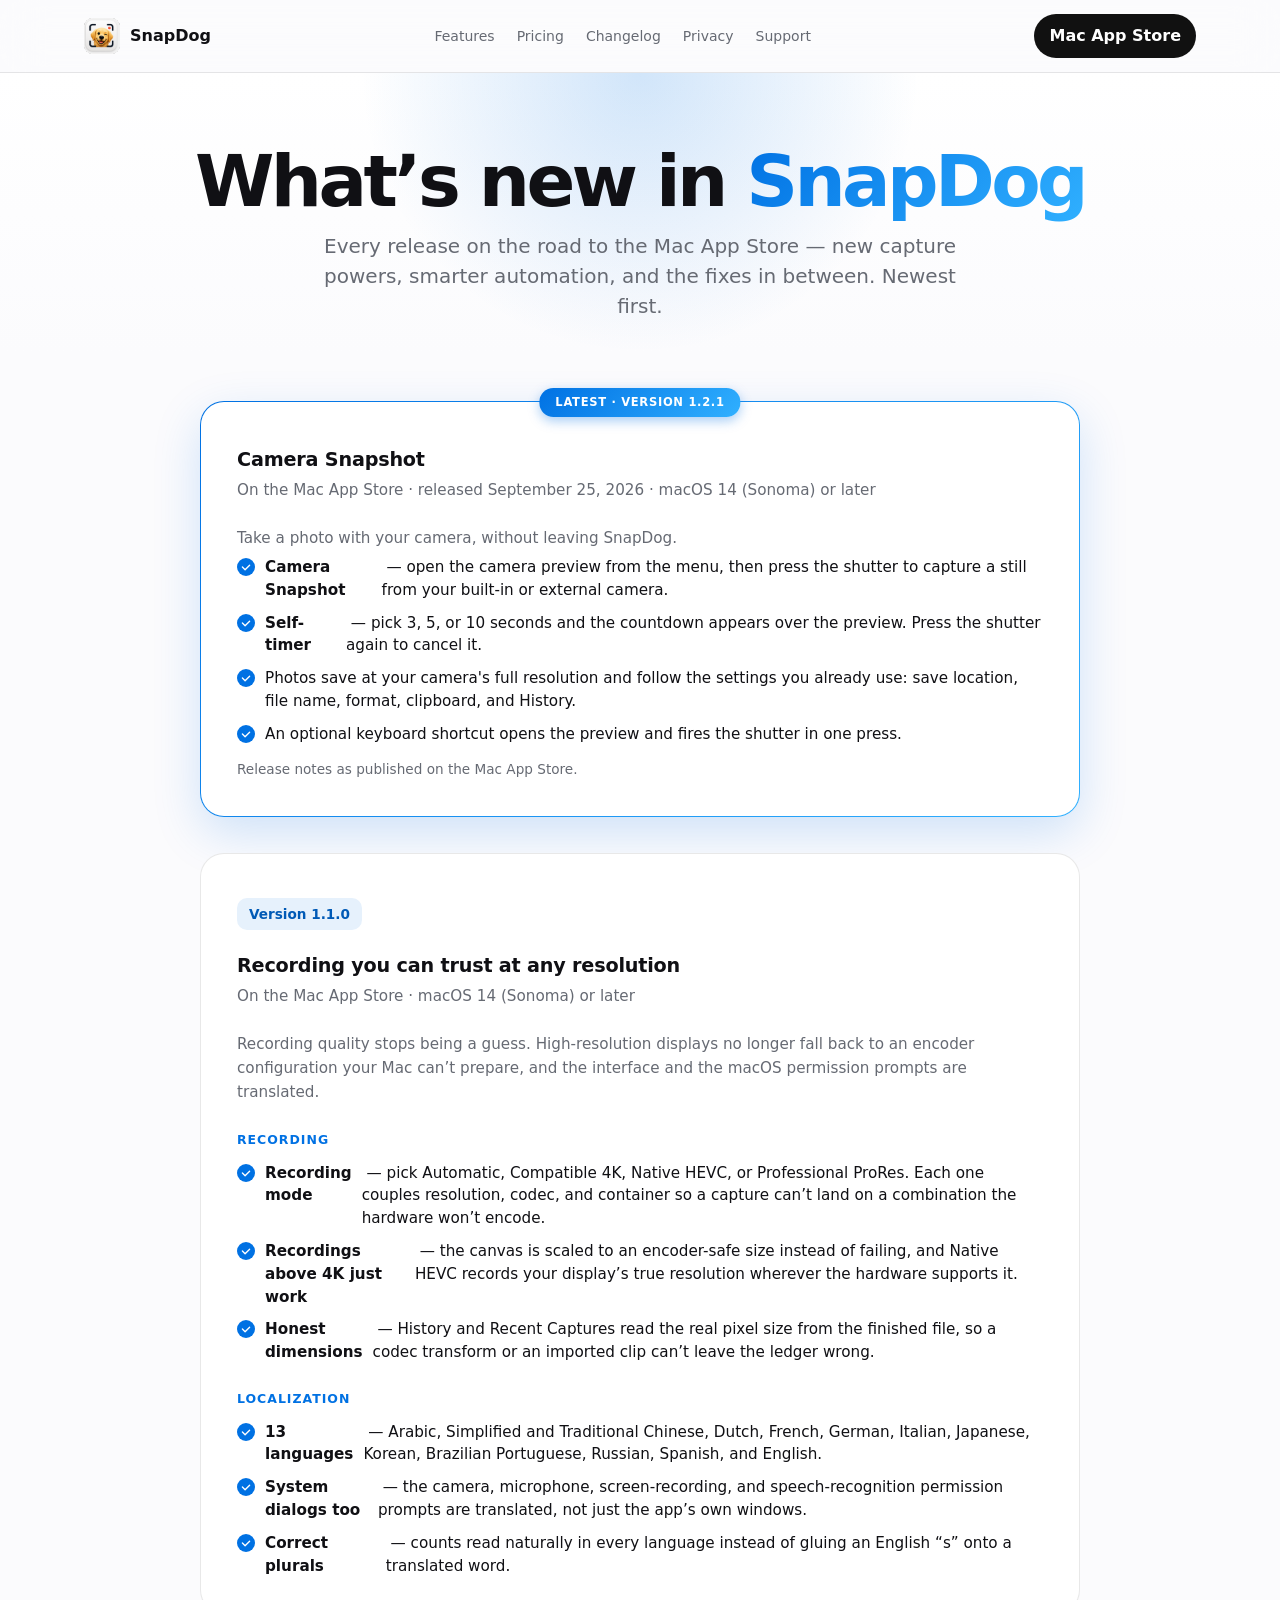
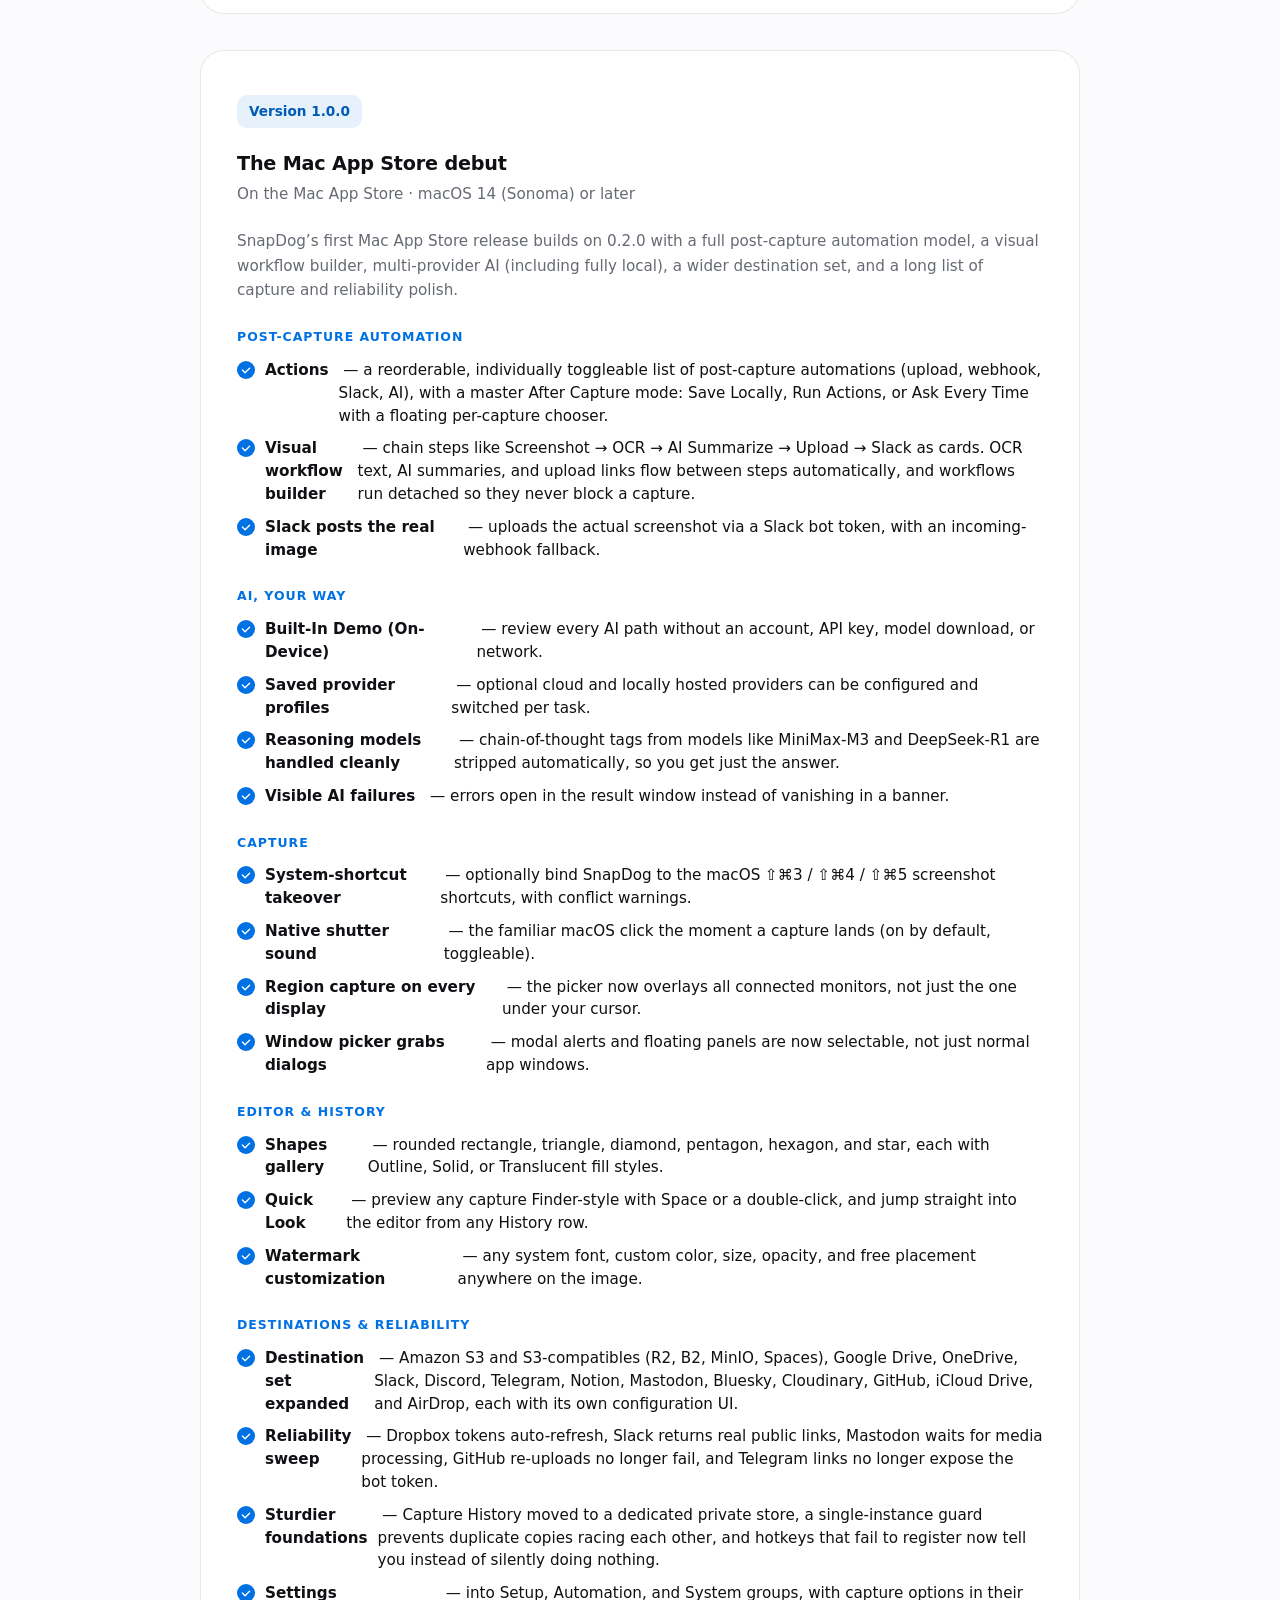
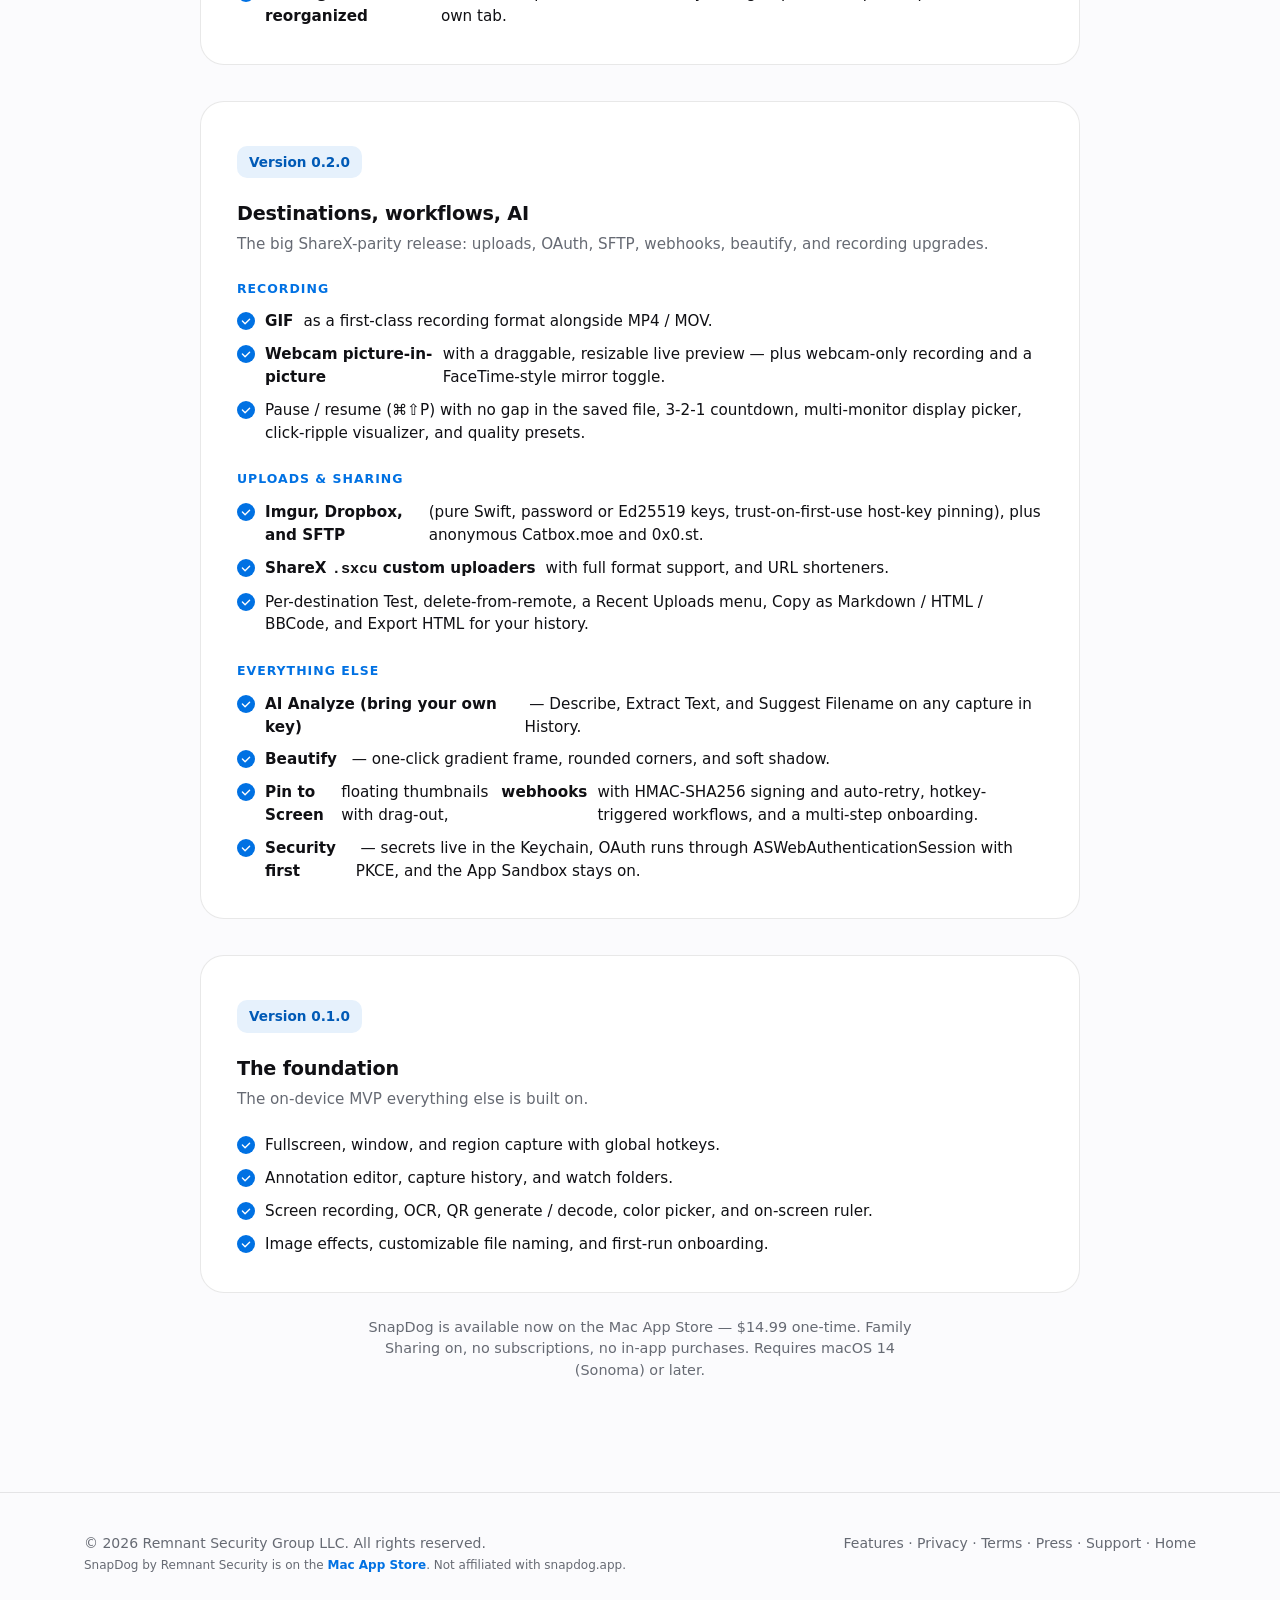
==== commit 0a997e67: "SnapDog polish: Apple badges, JSON-LD, press kit, 1.2.1 changelog + RSS, terms, 404, a11y" ====
--- a/changelog.html
+++ b/changelog.html
@@ -1,4 +1,7 @@
-<!doctype html><html lang="en"><head><meta charset="utf-8"><meta name="viewport" content="width=device-width, initial-scale=1"><title>SnapDog Changelog — What's new in every release</title><meta name="description" content="What's new in SnapDog, the native macOS screen-capture app. Release-by-release highlights: capture, editor, recording, workflows, AI, and 19 upload destinations."><meta property="og:title" content="SnapDog Changelog — What's new in every release"><meta property="og:description" content="What's new in SnapDog, the native macOS screen-capture app. Release-by-release highlights: capture, editor, recording, workflows, AI, and 19 upload destinations."><meta property="og:type" content="website"><meta property="og:url" content="https://snapdog.remnantsecurity.com/changelog.html"><meta property="og:image" content="https://snapdog.remnantsecurity.com/og-card.png"><meta property="og:image:width" content="1024"><meta property="og:image:height" content="576"><meta property="og:image:alt" content="SnapDog for macOS: menu-bar capture menu, $14.99 once, no account, macOS 14+"><meta name="twitter:image" content="https://snapdog.remnantsecurity.com/og-card.png"><link rel="canonical" href="https://snapdog.remnantsecurity.com/changelog.html"><meta name="twitter:card" content="summary_large_image"><meta name="theme-color" content="#0071e3"><link rel="icon" type="image/png" sizes="32x32" href="/favicon-32.png"><link rel="icon" type="image/png" sizes="64x64" href="/favicon-64.png"><link rel="apple-touch-icon" href="/apple-touch-icon.png"><style>
+<!doctype html><html lang="en"><head><meta charset="utf-8"><meta name="viewport" content="width=device-width, initial-scale=1"><title>SnapDog Changelog — What's new in every release</title><meta name="description" content="What's new in SnapDog, the native macOS screen-capture app. Release-by-release highlights: capture, editor, recording, workflows, AI, and upload destinations."><meta property="og:title" content="SnapDog Changelog — What's new in every release"><meta property="og:description" content="What's new in SnapDog, the native macOS screen-capture app. Release-by-release highlights: capture, editor, recording, workflows, AI, and upload destinations."><meta property="og:type" content="website"><meta property="og:url" content="https://snapdog.remnantsecurity.com/changelog.html"><meta property="og:image" content="https://snapdog.remnantsecurity.com/og-card.png"><meta property="og:image:width" content="1024"><meta property="og:image:height" content="576"><meta property="og:image:alt" content="SnapDog for macOS: menu-bar capture menu, $14.99 once, no account, macOS 14+"><meta name="twitter:image" content="https://snapdog.remnantsecurity.com/og-card.png"><link rel="canonical" href="https://snapdog.remnantsecurity.com/changelog.html"><meta name="twitter:card" content="summary_large_image"><meta name="theme-color" content="#0071e3"><link rel="icon" type="image/png" sizes="32x32" href="/favicon-32.png"><link rel="icon" type="image/png" sizes="64x64" href="/favicon-64.png"><link rel="apple-touch-icon" href="/apple-touch-icon.png"><style>
 :root{--accent:#0071e3;--accent2:#30b0ff;--dark:#07111f;--ink:#101014;--muted:#666a73;--bg:#fbfbfd;--card:#fff;--line:rgba(0,0,0,.09);--shadow:0 24px 70px rgba(0,0,0,.12);--radius:28px}*{box-sizing:border-box}html{scroll-behavior:smooth}body{margin:0;background:var(--bg);color:var(--ink);font-family:-apple-system,BlinkMacSystemFont,"SF Pro Display","Inter",system-ui,sans-serif;line-height:1.5;-webkit-font-smoothing:antialiased}a{color:inherit;text-decoration:none}.nav{position:sticky;top:0;z-index:50;background:rgba(251,251,253,.78);backdrop-filter:saturate(180%) blur(22px);border-bottom:1px solid var(--line)}.navin{max-width:1160px;margin:auto;padding:14px 24px;display:flex;align-items:center;justify-content:space-between}.brand{display:flex;align-items:center;gap:10px;font-weight:800}.mark{width:32px;height:32px;border-radius:10px;background:linear-gradient(135deg,var(--accent),var(--accent2));display:grid;place-items:center;color:white;box-shadow:0 10px 30px color-mix(in srgb,var(--accent) 35%,transparent)}.links{display:flex;gap:22px;color:var(--muted);font-size:14px}.pill{padding:10px 15px;border-radius:999px;background:#111;color:white;font-weight:700}.wrap{max-width:1160px;margin:auto;padding:0 24px}.miniHero{padding:72px 0 32px;background:radial-gradient(circle at 50% 0%,color-mix(in srgb,var(--accent) 18%,transparent),transparent 40%),linear-gradient(180deg,#fff,var(--bg));text-align:center}.miniHero h1{font-size:clamp(40px,6vw,72px);line-height:1;letter-spacing:-.05em;margin:0 0 14px}.miniHero h1 span{background:linear-gradient(135deg,#0071e3 0%,#30b0ff 100%);-webkit-background-clip:text;-webkit-text-fill-color:transparent;background-clip:text}.lead{font-size:20px;color:var(--muted);max-width:660px;margin:0 auto}.section{padding:48px 0 96px}.tierWrap{display:grid;grid-template-columns:minmax(0,420px);justify-content:center;margin-top:8px}.tier{position:relative;border:1px solid transparent;border-radius:24px;background:linear-gradient(#fff,#fff) padding-box,linear-gradient(135deg,#0071e3 0%,#30b0ff 100%) border-box;box-shadow:0 16px 48px rgba(0,113,227,.18);padding:44px 36px 36px;text-align:left}.tier .ribbon{position:absolute;top:-14px;left:50%;transform:translateX(-50%);background:linear-gradient(135deg,#0071e3 0%,#30b0ff 100%);color:#fff;font-size:.72rem;font-weight:700;letter-spacing:.06em;text-transform:uppercase;padding:6px 16px;border-radius:14px;box-shadow:0 4px 12px rgba(0,113,227,.35)}.tier h3{margin:0 0 4px;font-size:1.2rem;letter-spacing:-.01em}.priceTag{font-size:3rem;font-weight:800;letter-spacing:-.03em;margin:14px 0 6px}.priceTag small{font-size:1rem;color:var(--muted);font-weight:600;margin-left:6px}.period{color:var(--muted);font-size:.95rem;margin-bottom:24px}.intro{display:inline-block;background:color-mix(in srgb,var(--accent) 10%,white);color:color-mix(in srgb,var(--accent) 80%,black);padding:6px 12px;border-radius:10px;font-size:.85rem;font-weight:700;margin-bottom:22px}.tier ul{list-style:none;padding:0;display:grid;gap:10px;margin:0 0 28px}.tier li{display:flex;align-items:flex-start;gap:10px;font-size:.95rem;color:var(--ink);line-height:1.5}.tier li:before{content:"";width:18px;height:18px;flex-shrink:0;margin-top:2px;background:url("data:image/svg+xml,%3Csvg xmlns='http://www.w3.org/2000/svg' viewBox='0 0 20 20'%3E%3Ccircle cx='10' cy='10' r='10' fill='%230071e3'/%3E%3Cpath d='M6 10l3 3 5-5' stroke='white' stroke-width='1.5' fill='none' stroke-linecap='round' stroke-linejoin='round'/%3E%3C/svg%3E") no-repeat center;background-size:contain}.buy{display:block;text-align:center;background:linear-gradient(180deg,#0080ff 0%,#0071e3 100%);color:#fff;padding:14px;border-radius:14px;font-weight:700;font-size:1rem;box-shadow:0 4px 16px rgba(0,113,227,.30),inset 0 1px 0 rgba(255,255,255,.25);transition:filter .2s,transform .2s,box-shadow .2s}.buy:hover{filter:brightness(1.05);transform:translateY(-1px);box-shadow:0 10px 28px rgba(0,113,227,.40),inset 0 1px 0 rgba(255,255,255,.30)}.fineprint{text-align:center;color:var(--muted);font-size:.9rem;margin-top:24px;max-width:560px;margin-left:auto;margin-right:auto}.faq{margin-top:64px}.faq h2{font-size:clamp(28px,4vw,40px);letter-spacing:-.025em;margin:0 0 24px;text-align:center}.faqGrid{display:grid;grid-template-columns:repeat(2,1fr);gap:16px;max-width:880px;margin:0 auto}.faqItem{background:var(--card);border:1px solid var(--line);border-radius:18px;padding:22px}.faqItem h3{margin:0 0 8px;font-size:1.02rem;letter-spacing:-.01em}.faqItem p{margin:0;color:var(--muted);font-size:.95rem;line-height:1.55}.footer{padding:40px 0;color:var(--muted);font-size:14px;border-top:1px solid var(--line)}.footerin{display:flex;justify-content:space-between;gap:20px;flex-wrap:wrap}@media(max-width:768px){.links{display:none}.faqGrid{grid-template-columns:1fr}.tier{padding:36px 24px 30px}.priceTag{font-size:2.4rem}}
 /* Phone layout: keep site navigation reachable, and give links real tap targets. */@media(max-width:768px){.navin{flex-wrap:wrap;row-gap:2px}.links{display:flex!important;order:3;width:100%;gap:2px;overflow-x:auto;scrollbar-width:none;-webkit-overflow-scrolling:touch;margin:0 -10px}.links::-webkit-scrollbar{display:none}.links a{flex:none;padding:10px;font-size:15px;white-space:nowrap}footer a{display:inline-block;padding:10px 2px}.tier{min-width:0;overflow-wrap:anywhere}}
-.brand .logo{display:block;width:36px;height:36px;border-radius:9px}</style></head><body><nav class="nav"><div class="navin"><a class="brand" href="/"><img class="logo" src="/logo-108.png" alt="" width="36" height="36">SnapDog</a><div class="links"><a href="/features.html">Features</a><a href="/pricing.html">Pricing</a><a href="/changelog.html">Changelog</a><a href="/privacy.html">Privacy</a><a href="/support.html">Support</a></div><a class="pill" href="https://apps.apple.com/app/snapdog-capture-annotate/id6783121166?mt=12" target="_blank" rel="noopener">Mac App Store</a></div></nav><main><section class="miniHero"><div class="wrap"><h1>What&rsquo;s new in <span>SnapDog</span></h1><p class="lead">Every release on the road to the Mac App Store — new capture powers, smarter automation, and the fixes in between. Newest first.</p></div></section><section class="section"><div class="wrap"><div style="max-width:880px;margin:0 auto;display:grid;gap:36px"><article class="tier"><span class="ribbon">Latest · Version 1.1.0</span><h3>Recording you can trust at any resolution</h3><div class="period">On the Mac App Store · macOS 14 (Sonoma) or later</div><p style="margin:0 0 6px;color:var(--muted);font-size:.95rem;line-height:1.6">Recording quality stops being a guess. High-resolution displays no longer fall back to an encoder configuration your Mac can&rsquo;t prepare, and the interface and the macOS permission prompts are translated.</p><h4 style="margin:26px 0 12px;font-size:.78rem;font-weight:700;letter-spacing:.08em;text-transform:uppercase;color:var(--accent)">Recording</h4><ul style="margin-bottom:0"><li><strong>Recording mode</strong>&nbsp;— pick Automatic, Compatible 4K, Native HEVC, or Professional ProRes. Each one couples resolution, codec, and container so a capture can&rsquo;t land on a combination the hardware won&rsquo;t encode.</li><li><strong>Recordings above 4K just work</strong>&nbsp;— the canvas is scaled to an encoder-safe size instead of failing, and Native HEVC records your display&rsquo;s true resolution wherever the hardware supports it.</li><li><strong>Honest dimensions</strong>&nbsp;— History and Recent Captures read the real pixel size from the finished file, so a codec transform or an imported clip can&rsquo;t leave the ledger wrong.</li></ul><h4 style="margin:26px 0 12px;font-size:.78rem;font-weight:700;letter-spacing:.08em;text-transform:uppercase;color:var(--accent)">Localization</h4><ul style="margin-bottom:0"><li><strong>13 languages</strong>&nbsp;— Arabic, Simplified and Traditional Chinese, Dutch, French, German, Italian, Japanese, Korean, Brazilian Portuguese, Russian, Spanish, and English.</li><li><strong>System dialogs too</strong>&nbsp;— the camera, microphone, screen-recording, and speech-recognition permission prompts are translated, not just the app&rsquo;s own windows.</li><li><strong>Correct plurals</strong>&nbsp;— counts read naturally in every language instead of gluing an English &ldquo;s&rdquo; onto a translated word.</li></ul></article><article class="tier" style="background:var(--card);border:1px solid var(--line);box-shadow:none"><span class="intro">Version 1.0.0</span><h3>The Mac App Store debut</h3><div class="period">On the Mac App Store · macOS 14 (Sonoma) or later</div><p style="margin:0 0 6px;color:var(--muted);font-size:.95rem;line-height:1.6">SnapDog&rsquo;s first Mac App Store release builds on 0.2.0 with a full post-capture automation model, a visual workflow builder, multi-provider AI (including fully local), a wider destination set, and a long list of capture and reliability polish.</p><h4 style="margin:26px 0 12px;font-size:.78rem;font-weight:700;letter-spacing:.08em;text-transform:uppercase;color:var(--accent)">Post-capture automation</h4><ul style="margin-bottom:0"><li><strong>Actions</strong>&nbsp;— a reorderable, individually toggleable list of post-capture automations (upload, webhook, Slack, AI), with a master After Capture mode: Save Locally, Run Actions, or Ask Every Time with a floating per-capture chooser.</li><li><strong>Visual workflow builder</strong>&nbsp;— chain steps like Screenshot → OCR → AI Summarize → Upload → Slack as cards. OCR text, AI summaries, and upload links flow between steps automatically, and workflows run detached so they never block a capture.</li><li><strong>Slack posts the real image</strong>&nbsp;— uploads the actual screenshot via a Slack bot token, with an incoming-webhook fallback.</li></ul><h4 style="margin:26px 0 12px;font-size:.78rem;font-weight:700;letter-spacing:.08em;text-transform:uppercase;color:var(--accent)">AI, your way</h4><ul style="margin-bottom:0"><li><strong>Built-In Demo (On-Device)</strong>&nbsp;— review every AI path without an account, API key, model download, or network.</li><li><strong>Saved provider profiles</strong>&nbsp;— optional cloud and locally hosted providers can be configured and switched per task.</li><li><strong>Reasoning models handled cleanly</strong>&nbsp;— chain-of-thought tags from models like MiniMax-M3 and DeepSeek-R1 are stripped automatically, so you get just the answer.</li><li><strong>Visible AI failures</strong>&nbsp;— errors open in the result window instead of vanishing in a banner.</li></ul><h4 style="margin:26px 0 12px;font-size:.78rem;font-weight:700;letter-spacing:.08em;text-transform:uppercase;color:var(--accent)">Capture</h4><ul style="margin-bottom:0"><li><strong>System-shortcut takeover</strong>&nbsp;— optionally bind SnapDog to the macOS ⇧⌘3 / ⇧⌘4 / ⇧⌘5 screenshot shortcuts, with conflict warnings.</li><li><strong>Native shutter sound</strong>&nbsp;— the familiar macOS click the moment a capture lands (on by default, toggleable).</li><li><strong>Region capture on every display</strong>&nbsp;— the picker now overlays all connected monitors, not just the one under your cursor.</li><li><strong>Window picker grabs dialogs</strong>&nbsp;— modal alerts and floating panels are now selectable, not just normal app windows.</li></ul><h4 style="margin:26px 0 12px;font-size:.78rem;font-weight:700;letter-spacing:.08em;text-transform:uppercase;color:var(--accent)">Editor &amp; History</h4><ul style="margin-bottom:0"><li><strong>Shapes gallery</strong>&nbsp;— rounded rectangle, triangle, diamond, pentagon, hexagon, and star, each with Outline, Solid, or Translucent fill styles.</li><li><strong>Quick Look</strong>&nbsp;— preview any capture Finder-style with Space or a double-click, and jump straight into the editor from any History row.</li><li><strong>Watermark customization</strong>&nbsp;— any system font, custom color, size, opacity, and free placement anywhere on the image.</li></ul><h4 style="margin:26px 0 12px;font-size:.78rem;font-weight:700;letter-spacing:.08em;text-transform:uppercase;color:var(--accent)">Destinations &amp; reliability</h4><ul style="margin-bottom:0"><li><strong>Destination set expanded</strong>&nbsp;— Amazon S3 and S3-compatibles (R2, B2, MinIO, Spaces), Google Drive, OneDrive, Slack, Discord, Telegram, Notion, Mastodon, Bluesky, Cloudinary, GitHub, iCloud Drive, and AirDrop, each with its own configuration UI.</li><li><strong>Reliability sweep</strong>&nbsp;— Dropbox tokens auto-refresh, Slack returns real public links, Mastodon waits for media processing, GitHub re-uploads no longer fail, and Telegram links no longer expose the bot token.</li><li><strong>Sturdier foundations</strong>&nbsp;— Capture History moved to a dedicated private store, a single-instance guard prevents duplicate copies racing each other, and hotkeys that fail to register now tell you instead of silently doing nothing.</li><li><strong>Settings reorganized</strong>&nbsp;— into Setup, Automation, and System groups, with capture options in their own tab.</li></ul></article><article class="tier" style="background:var(--card);border:1px solid var(--line);box-shadow:none"><span class="intro">Version 0.2.0</span><h3>Destinations, workflows, AI</h3><div class="period">The big ShareX-parity release: uploads, OAuth, SFTP, webhooks, beautify, and recording upgrades.</div><h4 style="margin:4px 0 12px;font-size:.78rem;font-weight:700;letter-spacing:.08em;text-transform:uppercase;color:var(--accent)">Recording</h4><ul style="margin-bottom:0"><li><strong>GIF</strong> as a first-class recording format alongside MP4 / MOV.</li><li><strong>Webcam picture-in-picture</strong> with a draggable, resizable live preview — plus webcam-only recording and a FaceTime-style mirror toggle.</li><li>Pause / resume (⌘⇧P) with no gap in the saved file, 3-2-1 countdown, multi-monitor display picker, click-ripple visualizer, and quality presets.</li></ul><h4 style="margin:26px 0 12px;font-size:.78rem;font-weight:700;letter-spacing:.08em;text-transform:uppercase;color:var(--accent)">Uploads &amp; sharing</h4><ul style="margin-bottom:0"><li><strong>Imgur, Dropbox, and SFTP</strong> (pure Swift, password or Ed25519 keys, trust-on-first-use host-key pinning), plus anonymous Catbox.moe and 0x0.st.</li><li><strong>ShareX <code>.sxcu</code> custom uploaders</strong> with full format support, and URL shorteners.</li><li>Per-destination Test, delete-from-remote, a Recent Uploads menu, Copy as Markdown / HTML / BBCode, and Export HTML for your history.</li></ul><h4 style="margin:26px 0 12px;font-size:.78rem;font-weight:700;letter-spacing:.08em;text-transform:uppercase;color:var(--accent)">Everything else</h4><ul style="margin-bottom:0"><li><strong>AI Analyze (bring your own key)</strong>&nbsp;— Describe, Extract Text, and Suggest Filename on any capture in History.</li><li><strong>Beautify</strong>&nbsp;— one-click gradient frame, rounded corners, and soft shadow.</li><li><strong>Pin to Screen</strong> floating thumbnails with drag-out, <strong>webhooks</strong> with HMAC-SHA256 signing and auto-retry, hotkey-triggered workflows, and a multi-step onboarding.</li><li><strong>Security first</strong>&nbsp;— secrets live in the Keychain, OAuth runs through ASWebAuthenticationSession with PKCE, and the App Sandbox stays on.</li></ul></article><article class="tier" style="background:var(--card);border:1px solid var(--line);box-shadow:none"><span class="intro">Version 0.1.0</span><h3>The foundation</h3><div class="period">The on-device MVP everything else is built on.</div><ul style="margin-bottom:0"><li>Fullscreen, window, and region capture with global hotkeys.</li><li>Annotation editor, capture history, and watch folders.</li><li>Screen recording, OCR, QR generate / decode, color picker, and on-screen ruler.</li><li>Image effects, customizable file naming, and first-run onboarding.</li></ul></article></div><p class="fineprint">SnapDog is available now on the Mac App Store — $14.99 one-time. Family Sharing on, no subscriptions, no in-app purchases. Requires macOS 14 (Sonoma) or later.</p></div></section></main><footer class="footer"><div class="wrap footerin"><div>© 2026 <a href="https://remnantsecurity.com" target="_blank">Remnant Security Group LLC</a>. All rights reserved.<br><span style="font-size:12px">SnapDog by Remnant Security is on the <a href="https://apps.apple.com/us/app/snapdog-capture-annotate/id6783121166?mt=12" target="_blank" rel="noopener" style="color:var(--accent);font-weight:600">Mac App Store</a>. Not affiliated with snapdog.app.</span></div><div><a href="/features.html">Features</a> · <a href="/privacy.html">Privacy</a> · <a href="/support.html">Support</a> · <a href="/">Home</a></div></div></footer><script src="/posthog.js"></script></body></html>
+.brand .logo{display:block;width:36px;height:36px;border-radius:9px}</style><link rel="icon" href="/favicon.ico" sizes="any">
+<link rel="alternate" type="application/rss+xml" title="SnapDog changelog" href="/changelog.xml">
+<style id="a11y-2026-10-10">.feature-index span{color:#05663f}main p a,main li a{text-decoration:underline;text-underline-offset:2px}a:focus-visible,button:focus-visible,summary:focus-visible,[tabindex]:focus-visible{outline:3px solid currentColor;outline-offset:3px;border-radius:4px}</style>
+</head><body><nav class="nav"><div class="navin"><a class="brand" href="/"><img class="logo" src="/logo-108.png" alt="" width="36" height="36">SnapDog</a><div class="links"><a href="/features.html">Features</a><a href="/pricing.html">Pricing</a><a href="/changelog.html">Changelog</a><a href="/privacy.html">Privacy</a><a href="/support.html">Support</a></div><a class="pill" href="https://apps.apple.com/app/snapdog-capture-annotate/id6783121166?mt=12" target="_blank" rel="noopener">Mac App Store</a></div></nav><main><section class="miniHero"><div class="wrap"><h1>What&rsquo;s new in <span>SnapDog</span></h1><p class="lead">Every release on the road to the Mac App Store — new capture powers, smarter automation, and the fixes in between. Newest first.</p></div></section><section class="section"><div class="wrap"><div style="max-width:880px;margin:0 auto;display:grid;gap:36px"><article id="v1.2.1" class="tier"><span class="ribbon">Latest · Version 1.2.1</span><h3>Camera Snapshot</h3><div class="period">On the Mac App Store · released September 25, 2026 · macOS 14 (Sonoma) or later</div><p style="margin:0 0 6px;color:var(--muted);font-size:.95rem;line-height:1.6">Take a photo with your camera, without leaving SnapDog.</p><ul style="margin-bottom:0"><li><strong>Camera Snapshot</strong>&nbsp;— open the camera preview from the menu, then press the shutter to capture a still from your built-in or external camera.</li><li><strong>Self-timer</strong>&nbsp;— pick 3, 5, or 10 seconds and the countdown appears over the preview. Press the shutter again to cancel it.</li><li>Photos save at your camera&#x27;s full resolution and follow the settings you already use: save location, file name, format, clipboard, and History.</li><li>An optional keyboard shortcut opens the preview and fires the shutter in one press.</li></ul><p style="margin:14px 0 0;color:var(--muted);font-size:.85rem">Release notes as published on the Mac App Store.</p></article><article id="v1.1.0" class="tier" style="background:var(--card);border:1px solid var(--line);box-shadow:none"><span class="intro">Version 1.1.0</span><h3>Recording you can trust at any resolution</h3><div class="period">On the Mac App Store · macOS 14 (Sonoma) or later</div><p style="margin:0 0 6px;color:var(--muted);font-size:.95rem;line-height:1.6">Recording quality stops being a guess. High-resolution displays no longer fall back to an encoder configuration your Mac can&rsquo;t prepare, and the interface and the macOS permission prompts are translated.</p><h4 style="margin:26px 0 12px;font-size:.78rem;font-weight:700;letter-spacing:.08em;text-transform:uppercase;color:var(--accent)">Recording</h4><ul style="margin-bottom:0"><li><strong>Recording mode</strong>&nbsp;— pick Automatic, Compatible 4K, Native HEVC, or Professional ProRes. Each one couples resolution, codec, and container so a capture can&rsquo;t land on a combination the hardware won&rsquo;t encode.</li><li><strong>Recordings above 4K just work</strong>&nbsp;— the canvas is scaled to an encoder-safe size instead of failing, and Native HEVC records your display&rsquo;s true resolution wherever the hardware supports it.</li><li><strong>Honest dimensions</strong>&nbsp;— History and Recent Captures read the real pixel size from the finished file, so a codec transform or an imported clip can&rsquo;t leave the ledger wrong.</li></ul><h4 style="margin:26px 0 12px;font-size:.78rem;font-weight:700;letter-spacing:.08em;text-transform:uppercase;color:var(--accent)">Localization</h4><ul style="margin-bottom:0"><li><strong>13 languages</strong>&nbsp;— Arabic, Simplified and Traditional Chinese, Dutch, French, German, Italian, Japanese, Korean, Brazilian Portuguese, Russian, Spanish, and English.</li><li><strong>System dialogs too</strong>&nbsp;— the camera, microphone, screen-recording, and speech-recognition permission prompts are translated, not just the app&rsquo;s own windows.</li><li><strong>Correct plurals</strong>&nbsp;— counts read naturally in every language instead of gluing an English &ldquo;s&rdquo; onto a translated word.</li></ul></article><article id="v1.0.0" class="tier" style="background:var(--card);border:1px solid var(--line);box-shadow:none"><span class="intro">Version 1.0.0</span><h3>The Mac App Store debut</h3><div class="period">On the Mac App Store · macOS 14 (Sonoma) or later</div><p style="margin:0 0 6px;color:var(--muted);font-size:.95rem;line-height:1.6">SnapDog&rsquo;s first Mac App Store release builds on 0.2.0 with a full post-capture automation model, a visual workflow builder, multi-provider AI (including fully local), a wider destination set, and a long list of capture and reliability polish.</p><h4 style="margin:26px 0 12px;font-size:.78rem;font-weight:700;letter-spacing:.08em;text-transform:uppercase;color:var(--accent)">Post-capture automation</h4><ul style="margin-bottom:0"><li><strong>Actions</strong>&nbsp;— a reorderable, individually toggleable list of post-capture automations (upload, webhook, Slack, AI), with a master After Capture mode: Save Locally, Run Actions, or Ask Every Time with a floating per-capture chooser.</li><li><strong>Visual workflow builder</strong>&nbsp;— chain steps like Screenshot → OCR → AI Summarize → Upload → Slack as cards. OCR text, AI summaries, and upload links flow between steps automatically, and workflows run detached so they never block a capture.</li><li><strong>Slack posts the real image</strong>&nbsp;— uploads the actual screenshot via a Slack bot token, with an incoming-webhook fallback.</li></ul><h4 style="margin:26px 0 12px;font-size:.78rem;font-weight:700;letter-spacing:.08em;text-transform:uppercase;color:var(--accent)">AI, your way</h4><ul style="margin-bottom:0"><li><strong>Built-In Demo (On-Device)</strong>&nbsp;— review every AI path without an account, API key, model download, or network.</li><li><strong>Saved provider profiles</strong>&nbsp;— optional cloud and locally hosted providers can be configured and switched per task.</li><li><strong>Reasoning models handled cleanly</strong>&nbsp;— chain-of-thought tags from models like MiniMax-M3 and DeepSeek-R1 are stripped automatically, so you get just the answer.</li><li><strong>Visible AI failures</strong>&nbsp;— errors open in the result window instead of vanishing in a banner.</li></ul><h4 style="margin:26px 0 12px;font-size:.78rem;font-weight:700;letter-spacing:.08em;text-transform:uppercase;color:var(--accent)">Capture</h4><ul style="margin-bottom:0"><li><strong>System-shortcut takeover</strong>&nbsp;— optionally bind SnapDog to the macOS ⇧⌘3 / ⇧⌘4 / ⇧⌘5 screenshot shortcuts, with conflict warnings.</li><li><strong>Native shutter sound</strong>&nbsp;— the familiar macOS click the moment a capture lands (on by default, toggleable).</li><li><strong>Region capture on every display</strong>&nbsp;— the picker now overlays all connected monitors, not just the one under your cursor.</li><li><strong>Window picker grabs dialogs</strong>&nbsp;— modal alerts and floating panels are now selectable, not just normal app windows.</li></ul><h4 style="margin:26px 0 12px;font-size:.78rem;font-weight:700;letter-spacing:.08em;text-transform:uppercase;color:var(--accent)">Editor &amp; History</h4><ul style="margin-bottom:0"><li><strong>Shapes gallery</strong>&nbsp;— rounded rectangle, triangle, diamond, pentagon, hexagon, and star, each with Outline, Solid, or Translucent fill styles.</li><li><strong>Quick Look</strong>&nbsp;— preview any capture Finder-style with Space or a double-click, and jump straight into the editor from any History row.</li><li><strong>Watermark customization</strong>&nbsp;— any system font, custom color, size, opacity, and free placement anywhere on the image.</li></ul><h4 style="margin:26px 0 12px;font-size:.78rem;font-weight:700;letter-spacing:.08em;text-transform:uppercase;color:var(--accent)">Destinations &amp; reliability</h4><ul style="margin-bottom:0"><li><strong>Destination set expanded</strong>&nbsp;— Amazon S3 and S3-compatibles (R2, B2, MinIO, Spaces), Google Drive, OneDrive, Slack, Discord, Telegram, Notion, Mastodon, Bluesky, Cloudinary, GitHub, iCloud Drive, and AirDrop, each with its own configuration UI.</li><li><strong>Reliability sweep</strong>&nbsp;— Dropbox tokens auto-refresh, Slack returns real public links, Mastodon waits for media processing, GitHub re-uploads no longer fail, and Telegram links no longer expose the bot token.</li><li><strong>Sturdier foundations</strong>&nbsp;— Capture History moved to a dedicated private store, a single-instance guard prevents duplicate copies racing each other, and hotkeys that fail to register now tell you instead of silently doing nothing.</li><li><strong>Settings reorganized</strong>&nbsp;— into Setup, Automation, and System groups, with capture options in their own tab.</li></ul></article><article id="v0.2.0" class="tier" style="background:var(--card);border:1px solid var(--line);box-shadow:none"><span class="intro">Version 0.2.0</span><h3>Destinations, workflows, AI</h3><div class="period">The big ShareX-parity release: uploads, OAuth, SFTP, webhooks, beautify, and recording upgrades.</div><h4 style="margin:4px 0 12px;font-size:.78rem;font-weight:700;letter-spacing:.08em;text-transform:uppercase;color:var(--accent)">Recording</h4><ul style="margin-bottom:0"><li><strong>GIF</strong> as a first-class recording format alongside MP4 / MOV.</li><li><strong>Webcam picture-in-picture</strong> with a draggable, resizable live preview — plus webcam-only recording and a FaceTime-style mirror toggle.</li><li>Pause / resume (⌘⇧P) with no gap in the saved file, 3-2-1 countdown, multi-monitor display picker, click-ripple visualizer, and quality presets.</li></ul><h4 style="margin:26px 0 12px;font-size:.78rem;font-weight:700;letter-spacing:.08em;text-transform:uppercase;color:var(--accent)">Uploads &amp; sharing</h4><ul style="margin-bottom:0"><li><strong>Imgur, Dropbox, and SFTP</strong> (pure Swift, password or Ed25519 keys, trust-on-first-use host-key pinning), plus anonymous Catbox.moe and 0x0.st.</li><li><strong>ShareX <code>.sxcu</code> custom uploaders</strong> with full format support, and URL shorteners.</li><li>Per-destination Test, delete-from-remote, a Recent Uploads menu, Copy as Markdown / HTML / BBCode, and Export HTML for your history.</li></ul><h4 style="margin:26px 0 12px;font-size:.78rem;font-weight:700;letter-spacing:.08em;text-transform:uppercase;color:var(--accent)">Everything else</h4><ul style="margin-bottom:0"><li><strong>AI Analyze (bring your own key)</strong>&nbsp;— Describe, Extract Text, and Suggest Filename on any capture in History.</li><li><strong>Beautify</strong>&nbsp;— one-click gradient frame, rounded corners, and soft shadow.</li><li><strong>Pin to Screen</strong> floating thumbnails with drag-out, <strong>webhooks</strong> with HMAC-SHA256 signing and auto-retry, hotkey-triggered workflows, and a multi-step onboarding.</li><li><strong>Security first</strong>&nbsp;— secrets live in the Keychain, OAuth runs through ASWebAuthenticationSession with PKCE, and the App Sandbox stays on.</li></ul></article><article id="v0.1.0" class="tier" style="background:var(--card);border:1px solid var(--line);box-shadow:none"><span class="intro">Version 0.1.0</span><h3>The foundation</h3><div class="period">The on-device MVP everything else is built on.</div><ul style="margin-bottom:0"><li>Fullscreen, window, and region capture with global hotkeys.</li><li>Annotation editor, capture history, and watch folders.</li><li>Screen recording, OCR, QR generate / decode, color picker, and on-screen ruler.</li><li>Image effects, customizable file naming, and first-run onboarding.</li></ul></article></div><p class="fineprint">SnapDog is available now on the Mac App Store — $14.99 one-time. Family Sharing on, no subscriptions, no in-app purchases. Requires macOS 14 (Sonoma) or later.</p></div></section></main><footer class="footer"><div class="wrap footerin"><div>© 2026 <a href="https://remnantsecurity.com" target="_blank">Remnant Security Group LLC</a>. All rights reserved.<br><span style="font-size:12px">SnapDog by Remnant Security is on the <a href="https://apps.apple.com/us/app/snapdog-capture-annotate/id6783121166?mt=12" target="_blank" rel="noopener" style="color:var(--accent);font-weight:600">Mac App Store</a>. Not affiliated with snapdog.app.</span></div><div><a href="/features.html">Features</a> · <a href="/privacy.html">Privacy</a> · <a href="/terms.html">Terms</a> · <a href="/press/">Press</a> · <a href="/support.html">Support</a> · <a href="/">Home</a></div></div></footer><script src="/posthog.js"></script></body></html>
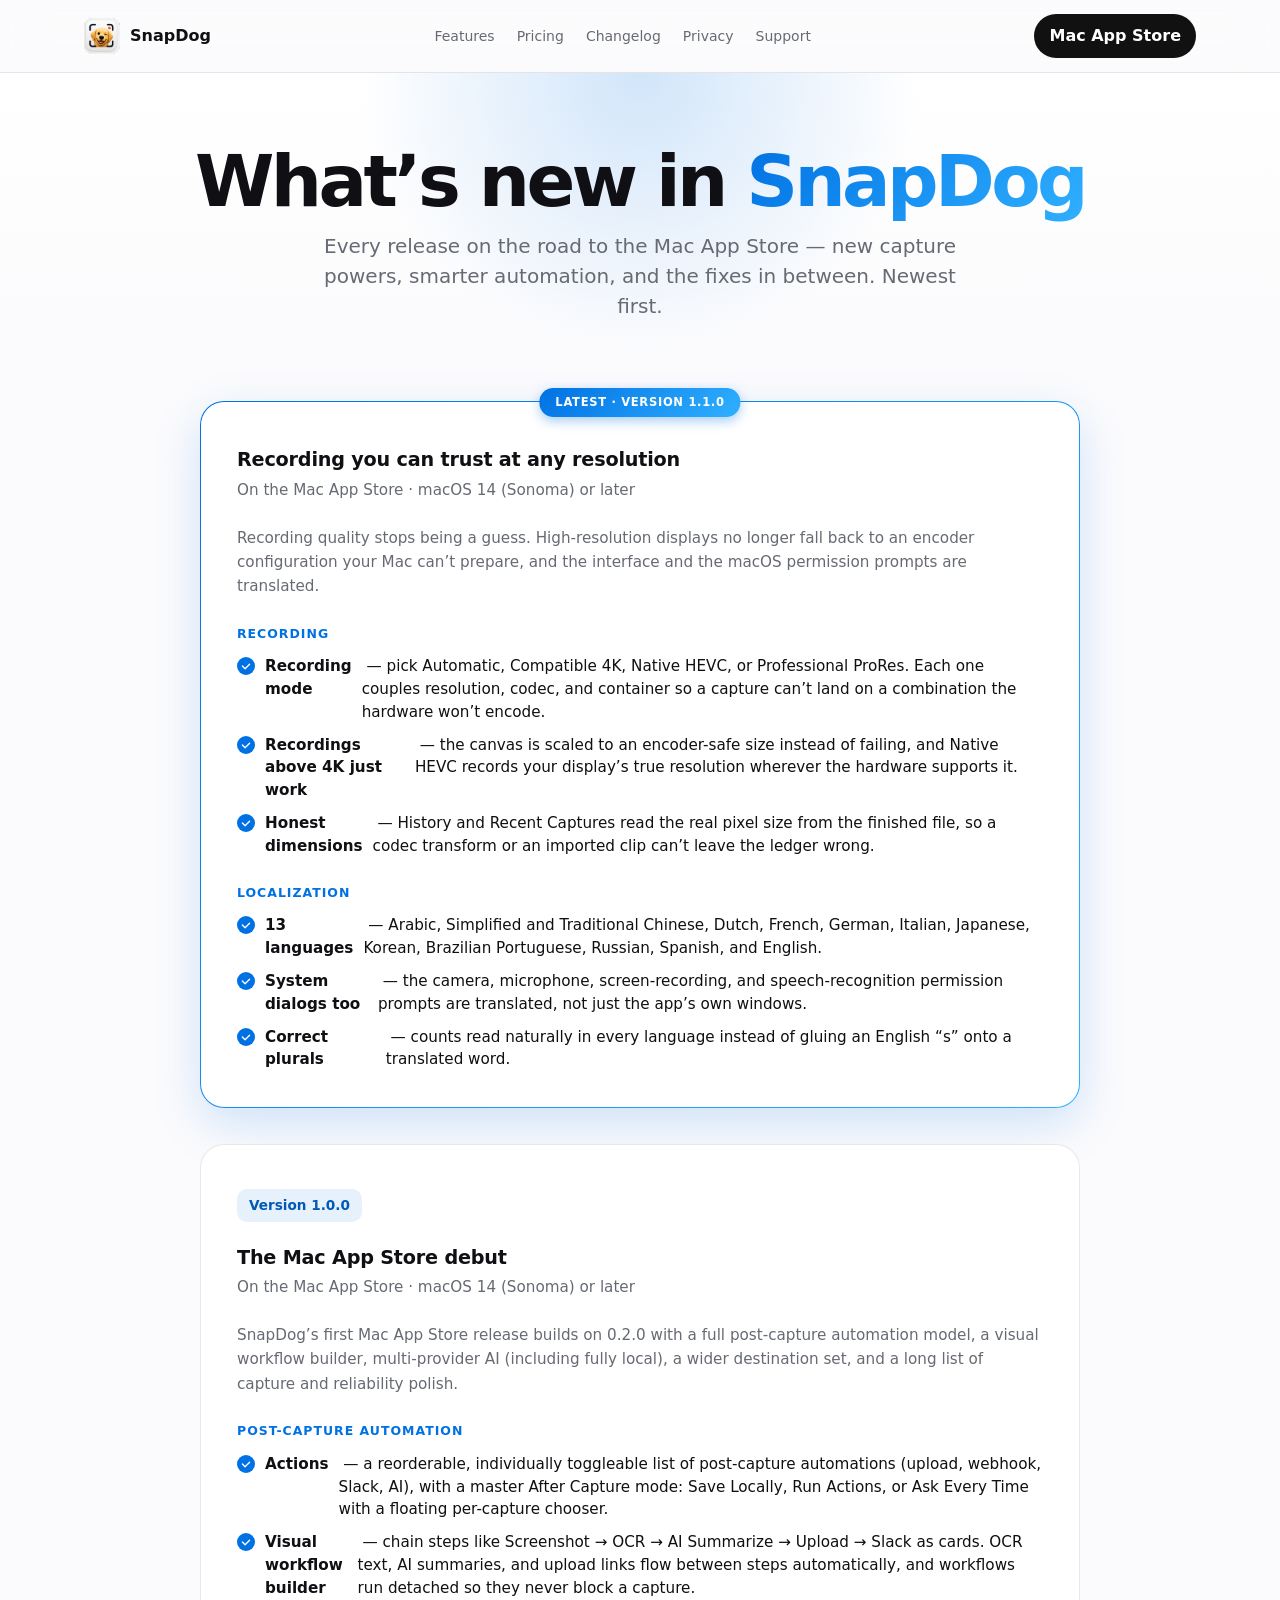
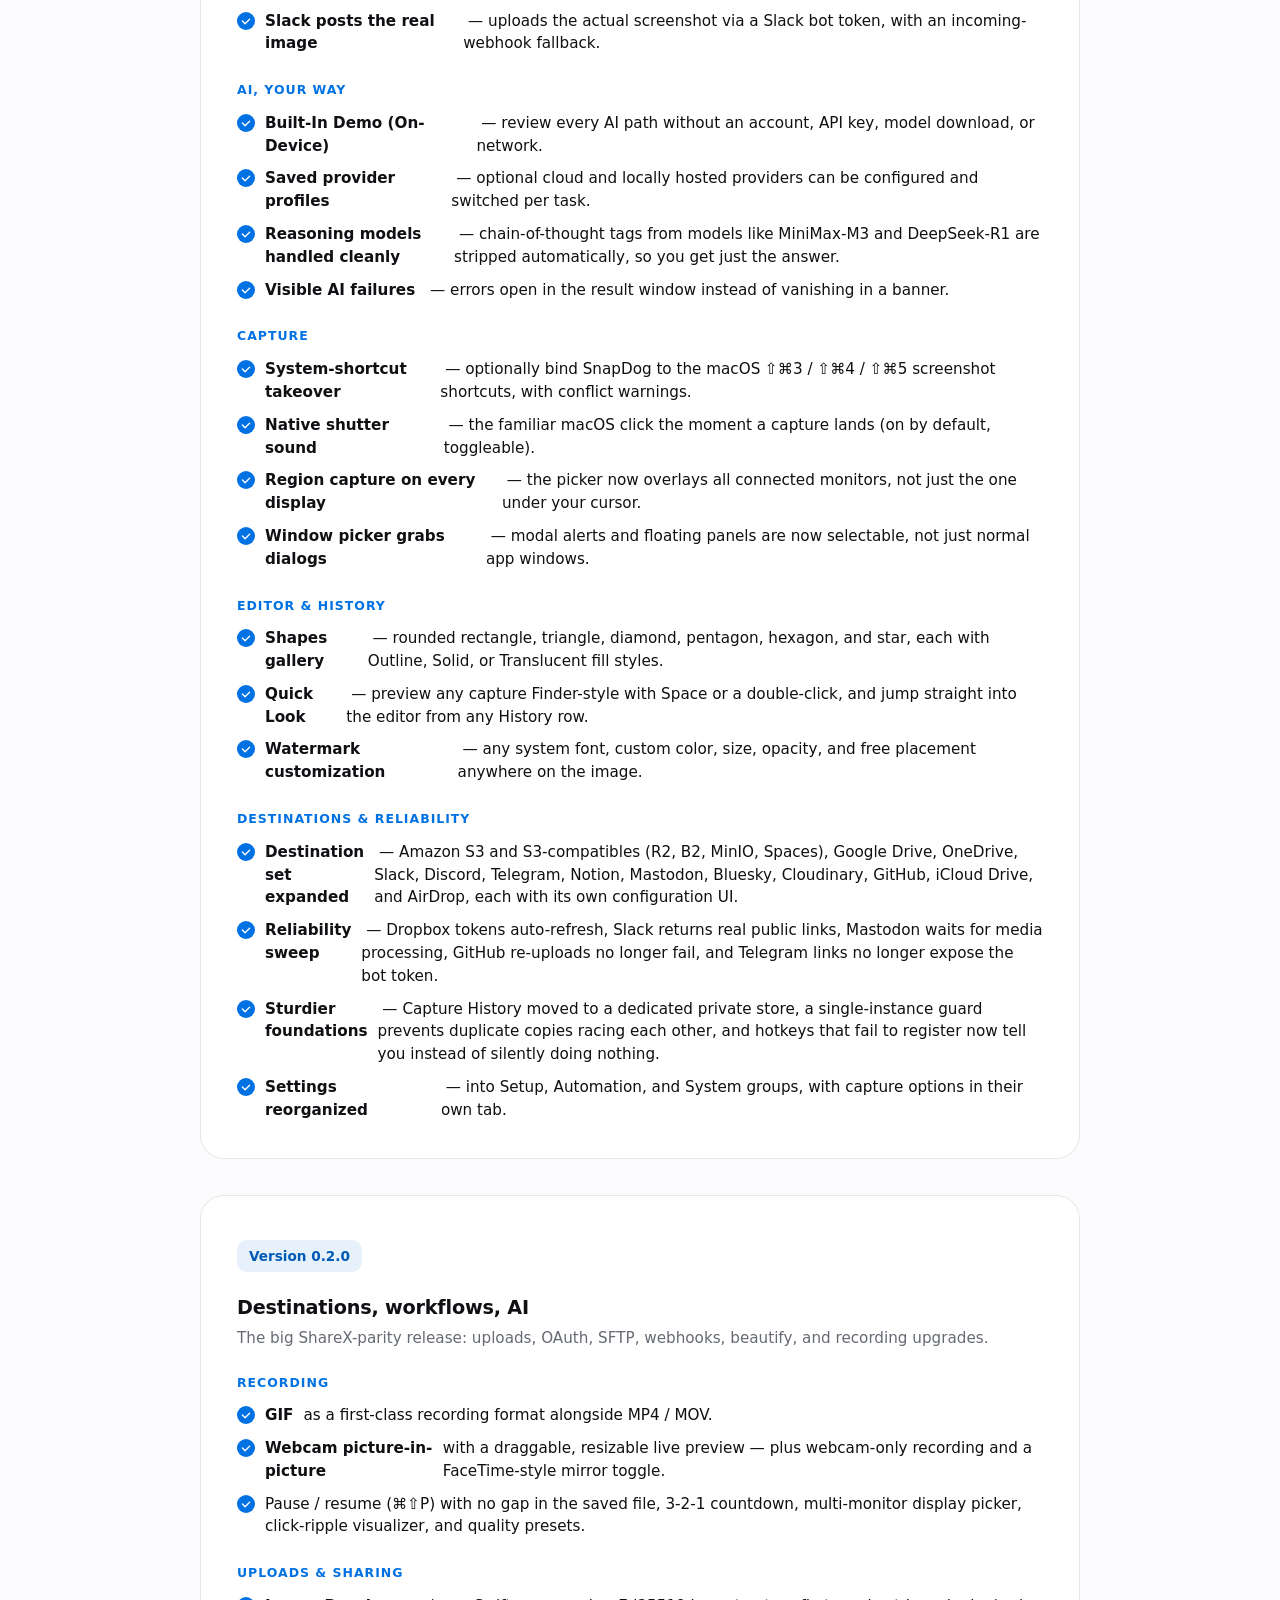
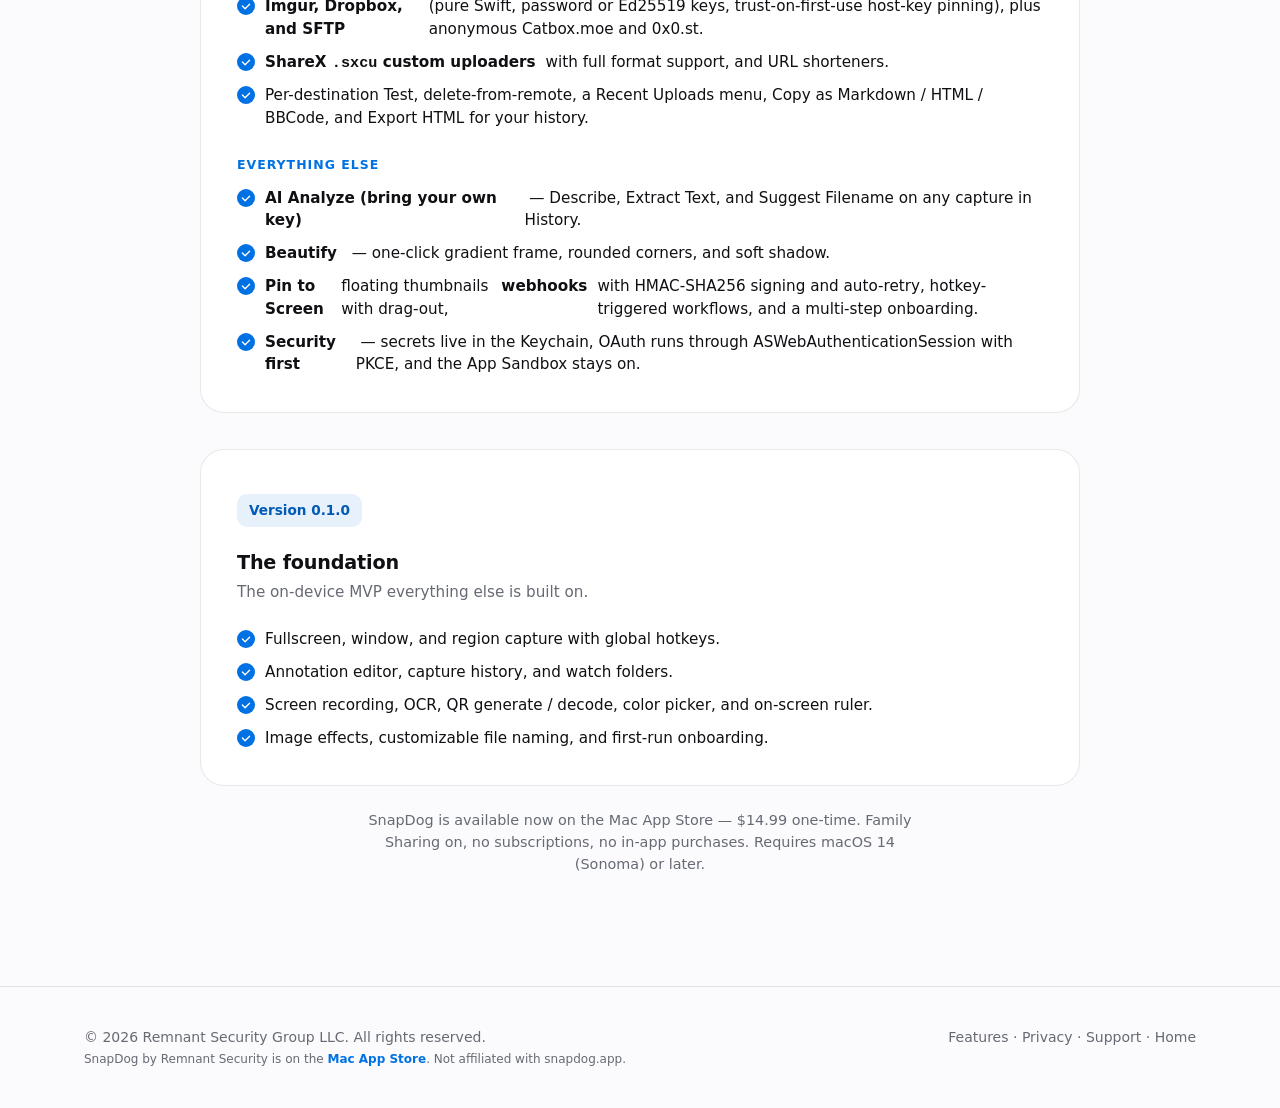
==== commit 1bb6b189: "SnapDog: App Store ct passthrough + SITE fallback - Add /ct.js (sibling convention) to all pages wit" ====
--- a/changelog.html
+++ b/changelog.html
@@ -1,7 +1,4 @@
-<!doctype html><html lang="en"><head><meta charset="utf-8"><meta name="viewport" content="width=device-width, initial-scale=1"><title>SnapDog Changelog — What's new in every release</title><meta name="description" content="What's new in SnapDog, the native macOS screen-capture app. Release-by-release highlights: capture, editor, recording, workflows, AI, and upload destinations."><meta property="og:title" content="SnapDog Changelog — What's new in every release"><meta property="og:description" content="What's new in SnapDog, the native macOS screen-capture app. Release-by-release highlights: capture, editor, recording, workflows, AI, and upload destinations."><meta property="og:type" content="website"><meta property="og:url" content="https://snapdog.remnantsecurity.com/changelog.html"><meta property="og:image" content="https://snapdog.remnantsecurity.com/og-card.png"><meta property="og:image:width" content="1024"><meta property="og:image:height" content="576"><meta property="og:image:alt" content="SnapDog for macOS: menu-bar capture menu, $14.99 once, no account, macOS 14+"><meta name="twitter:image" content="https://snapdog.remnantsecurity.com/og-card.png"><link rel="canonical" href="https://snapdog.remnantsecurity.com/changelog.html"><meta name="twitter:card" content="summary_large_image"><meta name="theme-color" content="#0071e3"><link rel="icon" type="image/png" sizes="32x32" href="/favicon-32.png"><link rel="icon" type="image/png" sizes="64x64" href="/favicon-64.png"><link rel="apple-touch-icon" href="/apple-touch-icon.png"><style>
+<!doctype html><html lang="en"><head><meta charset="utf-8"><meta name="viewport" content="width=device-width, initial-scale=1"><title>SnapDog Changelog — What's new in every release</title><meta name="description" content="What's new in SnapDog, the native macOS screen-capture app. Release-by-release highlights: capture, editor, recording, workflows, AI, and 19 upload destinations."><meta property="og:title" content="SnapDog Changelog — What's new in every release"><meta property="og:description" content="What's new in SnapDog, the native macOS screen-capture app. Release-by-release highlights: capture, editor, recording, workflows, AI, and 19 upload destinations."><meta property="og:type" content="website"><meta property="og:url" content="https://snapdog.remnantsecurity.com/changelog.html"><meta property="og:image" content="https://snapdog.remnantsecurity.com/og-card.png"><meta property="og:image:width" content="1024"><meta property="og:image:height" content="576"><meta property="og:image:alt" content="SnapDog for macOS: menu-bar capture menu, $14.99 once, no account, macOS 14+"><meta name="twitter:image" content="https://snapdog.remnantsecurity.com/og-card.png"><link rel="canonical" href="https://snapdog.remnantsecurity.com/changelog.html"><meta name="twitter:card" content="summary_large_image"><meta name="theme-color" content="#0071e3"><link rel="icon" type="image/png" sizes="32x32" href="/favicon-32.png"><link rel="icon" type="image/png" sizes="64x64" href="/favicon-64.png"><link rel="apple-touch-icon" href="/apple-touch-icon.png"><style>
 :root{--accent:#0071e3;--accent2:#30b0ff;--dark:#07111f;--ink:#101014;--muted:#666a73;--bg:#fbfbfd;--card:#fff;--line:rgba(0,0,0,.09);--shadow:0 24px 70px rgba(0,0,0,.12);--radius:28px}*{box-sizing:border-box}html{scroll-behavior:smooth}body{margin:0;background:var(--bg);color:var(--ink);font-family:-apple-system,BlinkMacSystemFont,"SF Pro Display","Inter",system-ui,sans-serif;line-height:1.5;-webkit-font-smoothing:antialiased}a{color:inherit;text-decoration:none}.nav{position:sticky;top:0;z-index:50;background:rgba(251,251,253,.78);backdrop-filter:saturate(180%) blur(22px);border-bottom:1px solid var(--line)}.navin{max-width:1160px;margin:auto;padding:14px 24px;display:flex;align-items:center;justify-content:space-between}.brand{display:flex;align-items:center;gap:10px;font-weight:800}.mark{width:32px;height:32px;border-radius:10px;background:linear-gradient(135deg,var(--accent),var(--accent2));display:grid;place-items:center;color:white;box-shadow:0 10px 30px color-mix(in srgb,var(--accent) 35%,transparent)}.links{display:flex;gap:22px;color:var(--muted);font-size:14px}.pill{padding:10px 15px;border-radius:999px;background:#111;color:white;font-weight:700}.wrap{max-width:1160px;margin:auto;padding:0 24px}.miniHero{padding:72px 0 32px;background:radial-gradient(circle at 50% 0%,color-mix(in srgb,var(--accent) 18%,transparent),transparent 40%),linear-gradient(180deg,#fff,var(--bg));text-align:center}.miniHero h1{font-size:clamp(40px,6vw,72px);line-height:1;letter-spacing:-.05em;margin:0 0 14px}.miniHero h1 span{background:linear-gradient(135deg,#0071e3 0%,#30b0ff 100%);-webkit-background-clip:text;-webkit-text-fill-color:transparent;background-clip:text}.lead{font-size:20px;color:var(--muted);max-width:660px;margin:0 auto}.section{padding:48px 0 96px}.tierWrap{display:grid;grid-template-columns:minmax(0,420px);justify-content:center;margin-top:8px}.tier{position:relative;border:1px solid transparent;border-radius:24px;background:linear-gradient(#fff,#fff) padding-box,linear-gradient(135deg,#0071e3 0%,#30b0ff 100%) border-box;box-shadow:0 16px 48px rgba(0,113,227,.18);padding:44px 36px 36px;text-align:left}.tier .ribbon{position:absolute;top:-14px;left:50%;transform:translateX(-50%);background:linear-gradient(135deg,#0071e3 0%,#30b0ff 100%);color:#fff;font-size:.72rem;font-weight:700;letter-spacing:.06em;text-transform:uppercase;padding:6px 16px;border-radius:14px;box-shadow:0 4px 12px rgba(0,113,227,.35)}.tier h3{margin:0 0 4px;font-size:1.2rem;letter-spacing:-.01em}.priceTag{font-size:3rem;font-weight:800;letter-spacing:-.03em;margin:14px 0 6px}.priceTag small{font-size:1rem;color:var(--muted);font-weight:600;margin-left:6px}.period{color:var(--muted);font-size:.95rem;margin-bottom:24px}.intro{display:inline-block;background:color-mix(in srgb,var(--accent) 10%,white);color:color-mix(in srgb,var(--accent) 80%,black);padding:6px 12px;border-radius:10px;font-size:.85rem;font-weight:700;margin-bottom:22px}.tier ul{list-style:none;padding:0;display:grid;gap:10px;margin:0 0 28px}.tier li{display:flex;align-items:flex-start;gap:10px;font-size:.95rem;color:var(--ink);line-height:1.5}.tier li:before{content:"";width:18px;height:18px;flex-shrink:0;margin-top:2px;background:url("data:image/svg+xml,%3Csvg xmlns='http://www.w3.org/2000/svg' viewBox='0 0 20 20'%3E%3Ccircle cx='10' cy='10' r='10' fill='%230071e3'/%3E%3Cpath d='M6 10l3 3 5-5' stroke='white' stroke-width='1.5' fill='none' stroke-linecap='round' stroke-linejoin='round'/%3E%3C/svg%3E") no-repeat center;background-size:contain}.buy{display:block;text-align:center;background:linear-gradient(180deg,#0080ff 0%,#0071e3 100%);color:#fff;padding:14px;border-radius:14px;font-weight:700;font-size:1rem;box-shadow:0 4px 16px rgba(0,113,227,.30),inset 0 1px 0 rgba(255,255,255,.25);transition:filter .2s,transform .2s,box-shadow .2s}.buy:hover{filter:brightness(1.05);transform:translateY(-1px);box-shadow:0 10px 28px rgba(0,113,227,.40),inset 0 1px 0 rgba(255,255,255,.30)}.fineprint{text-align:center;color:var(--muted);font-size:.9rem;margin-top:24px;max-width:560px;margin-left:auto;margin-right:auto}.faq{margin-top:64px}.faq h2{font-size:clamp(28px,4vw,40px);letter-spacing:-.025em;margin:0 0 24px;text-align:center}.faqGrid{display:grid;grid-template-columns:repeat(2,1fr);gap:16px;max-width:880px;margin:0 auto}.faqItem{background:var(--card);border:1px solid var(--line);border-radius:18px;padding:22px}.faqItem h3{margin:0 0 8px;font-size:1.02rem;letter-spacing:-.01em}.faqItem p{margin:0;color:var(--muted);font-size:.95rem;line-height:1.55}.footer{padding:40px 0;color:var(--muted);font-size:14px;border-top:1px solid var(--line)}.footerin{display:flex;justify-content:space-between;gap:20px;flex-wrap:wrap}@media(max-width:768px){.links{display:none}.faqGrid{grid-template-columns:1fr}.tier{padding:36px 24px 30px}.priceTag{font-size:2.4rem}}
 /* Phone layout: keep site navigation reachable, and give links real tap targets. */@media(max-width:768px){.navin{flex-wrap:wrap;row-gap:2px}.links{display:flex!important;order:3;width:100%;gap:2px;overflow-x:auto;scrollbar-width:none;-webkit-overflow-scrolling:touch;margin:0 -10px}.links::-webkit-scrollbar{display:none}.links a{flex:none;padding:10px;font-size:15px;white-space:nowrap}footer a{display:inline-block;padding:10px 2px}.tier{min-width:0;overflow-wrap:anywhere}}
-.brand .logo{display:block;width:36px;height:36px;border-radius:9px}</style><link rel="icon" href="/favicon.ico" sizes="any">
-<link rel="alternate" type="application/rss+xml" title="SnapDog changelog" href="/changelog.xml">
-<style id="a11y-2026-10-10">.feature-index span{color:#05663f}main p a,main li a{text-decoration:underline;text-underline-offset:2px}a:focus-visible,button:focus-visible,summary:focus-visible,[tabindex]:focus-visible{outline:3px solid currentColor;outline-offset:3px;border-radius:4px}</style>
-</head><body><nav class="nav"><div class="navin"><a class="brand" href="/"><img class="logo" src="/logo-108.png" alt="" width="36" height="36">SnapDog</a><div class="links"><a href="/features.html">Features</a><a href="/pricing.html">Pricing</a><a href="/changelog.html">Changelog</a><a href="/privacy.html">Privacy</a><a href="/support.html">Support</a></div><a class="pill" href="https://apps.apple.com/app/snapdog-capture-annotate/id6783121166?mt=12" target="_blank" rel="noopener">Mac App Store</a></div></nav><main><section class="miniHero"><div class="wrap"><h1>What&rsquo;s new in <span>SnapDog</span></h1><p class="lead">Every release on the road to the Mac App Store — new capture powers, smarter automation, and the fixes in between. Newest first.</p></div></section><section class="section"><div class="wrap"><div style="max-width:880px;margin:0 auto;display:grid;gap:36px"><article id="v1.2.1" class="tier"><span class="ribbon">Latest · Version 1.2.1</span><h3>Camera Snapshot</h3><div class="period">On the Mac App Store · released September 25, 2026 · macOS 14 (Sonoma) or later</div><p style="margin:0 0 6px;color:var(--muted);font-size:.95rem;line-height:1.6">Take a photo with your camera, without leaving SnapDog.</p><ul style="margin-bottom:0"><li><strong>Camera Snapshot</strong>&nbsp;— open the camera preview from the menu, then press the shutter to capture a still from your built-in or external camera.</li><li><strong>Self-timer</strong>&nbsp;— pick 3, 5, or 10 seconds and the countdown appears over the preview. Press the shutter again to cancel it.</li><li>Photos save at your camera&#x27;s full resolution and follow the settings you already use: save location, file name, format, clipboard, and History.</li><li>An optional keyboard shortcut opens the preview and fires the shutter in one press.</li></ul><p style="margin:14px 0 0;color:var(--muted);font-size:.85rem">Release notes as published on the Mac App Store.</p></article><article id="v1.1.0" class="tier" style="background:var(--card);border:1px solid var(--line);box-shadow:none"><span class="intro">Version 1.1.0</span><h3>Recording you can trust at any resolution</h3><div class="period">On the Mac App Store · macOS 14 (Sonoma) or later</div><p style="margin:0 0 6px;color:var(--muted);font-size:.95rem;line-height:1.6">Recording quality stops being a guess. High-resolution displays no longer fall back to an encoder configuration your Mac can&rsquo;t prepare, and the interface and the macOS permission prompts are translated.</p><h4 style="margin:26px 0 12px;font-size:.78rem;font-weight:700;letter-spacing:.08em;text-transform:uppercase;color:var(--accent)">Recording</h4><ul style="margin-bottom:0"><li><strong>Recording mode</strong>&nbsp;— pick Automatic, Compatible 4K, Native HEVC, or Professional ProRes. Each one couples resolution, codec, and container so a capture can&rsquo;t land on a combination the hardware won&rsquo;t encode.</li><li><strong>Recordings above 4K just work</strong>&nbsp;— the canvas is scaled to an encoder-safe size instead of failing, and Native HEVC records your display&rsquo;s true resolution wherever the hardware supports it.</li><li><strong>Honest dimensions</strong>&nbsp;— History and Recent Captures read the real pixel size from the finished file, so a codec transform or an imported clip can&rsquo;t leave the ledger wrong.</li></ul><h4 style="margin:26px 0 12px;font-size:.78rem;font-weight:700;letter-spacing:.08em;text-transform:uppercase;color:var(--accent)">Localization</h4><ul style="margin-bottom:0"><li><strong>13 languages</strong>&nbsp;— Arabic, Simplified and Traditional Chinese, Dutch, French, German, Italian, Japanese, Korean, Brazilian Portuguese, Russian, Spanish, and English.</li><li><strong>System dialogs too</strong>&nbsp;— the camera, microphone, screen-recording, and speech-recognition permission prompts are translated, not just the app&rsquo;s own windows.</li><li><strong>Correct plurals</strong>&nbsp;— counts read naturally in every language instead of gluing an English &ldquo;s&rdquo; onto a translated word.</li></ul></article><article id="v1.0.0" class="tier" style="background:var(--card);border:1px solid var(--line);box-shadow:none"><span class="intro">Version 1.0.0</span><h3>The Mac App Store debut</h3><div class="period">On the Mac App Store · macOS 14 (Sonoma) or later</div><p style="margin:0 0 6px;color:var(--muted);font-size:.95rem;line-height:1.6">SnapDog&rsquo;s first Mac App Store release builds on 0.2.0 with a full post-capture automation model, a visual workflow builder, multi-provider AI (including fully local), a wider destination set, and a long list of capture and reliability polish.</p><h4 style="margin:26px 0 12px;font-size:.78rem;font-weight:700;letter-spacing:.08em;text-transform:uppercase;color:var(--accent)">Post-capture automation</h4><ul style="margin-bottom:0"><li><strong>Actions</strong>&nbsp;— a reorderable, individually toggleable list of post-capture automations (upload, webhook, Slack, AI), with a master After Capture mode: Save Locally, Run Actions, or Ask Every Time with a floating per-capture chooser.</li><li><strong>Visual workflow builder</strong>&nbsp;— chain steps like Screenshot → OCR → AI Summarize → Upload → Slack as cards. OCR text, AI summaries, and upload links flow between steps automatically, and workflows run detached so they never block a capture.</li><li><strong>Slack posts the real image</strong>&nbsp;— uploads the actual screenshot via a Slack bot token, with an incoming-webhook fallback.</li></ul><h4 style="margin:26px 0 12px;font-size:.78rem;font-weight:700;letter-spacing:.08em;text-transform:uppercase;color:var(--accent)">AI, your way</h4><ul style="margin-bottom:0"><li><strong>Built-In Demo (On-Device)</strong>&nbsp;— review every AI path without an account, API key, model download, or network.</li><li><strong>Saved provider profiles</strong>&nbsp;— optional cloud and locally hosted providers can be configured and switched per task.</li><li><strong>Reasoning models handled cleanly</strong>&nbsp;— chain-of-thought tags from models like MiniMax-M3 and DeepSeek-R1 are stripped automatically, so you get just the answer.</li><li><strong>Visible AI failures</strong>&nbsp;— errors open in the result window instead of vanishing in a banner.</li></ul><h4 style="margin:26px 0 12px;font-size:.78rem;font-weight:700;letter-spacing:.08em;text-transform:uppercase;color:var(--accent)">Capture</h4><ul style="margin-bottom:0"><li><strong>System-shortcut takeover</strong>&nbsp;— optionally bind SnapDog to the macOS ⇧⌘3 / ⇧⌘4 / ⇧⌘5 screenshot shortcuts, with conflict warnings.</li><li><strong>Native shutter sound</strong>&nbsp;— the familiar macOS click the moment a capture lands (on by default, toggleable).</li><li><strong>Region capture on every display</strong>&nbsp;— the picker now overlays all connected monitors, not just the one under your cursor.</li><li><strong>Window picker grabs dialogs</strong>&nbsp;— modal alerts and floating panels are now selectable, not just normal app windows.</li></ul><h4 style="margin:26px 0 12px;font-size:.78rem;font-weight:700;letter-spacing:.08em;text-transform:uppercase;color:var(--accent)">Editor &amp; History</h4><ul style="margin-bottom:0"><li><strong>Shapes gallery</strong>&nbsp;— rounded rectangle, triangle, diamond, pentagon, hexagon, and star, each with Outline, Solid, or Translucent fill styles.</li><li><strong>Quick Look</strong>&nbsp;— preview any capture Finder-style with Space or a double-click, and jump straight into the editor from any History row.</li><li><strong>Watermark customization</strong>&nbsp;— any system font, custom color, size, opacity, and free placement anywhere on the image.</li></ul><h4 style="margin:26px 0 12px;font-size:.78rem;font-weight:700;letter-spacing:.08em;text-transform:uppercase;color:var(--accent)">Destinations &amp; reliability</h4><ul style="margin-bottom:0"><li><strong>Destination set expanded</strong>&nbsp;— Amazon S3 and S3-compatibles (R2, B2, MinIO, Spaces), Google Drive, OneDrive, Slack, Discord, Telegram, Notion, Mastodon, Bluesky, Cloudinary, GitHub, iCloud Drive, and AirDrop, each with its own configuration UI.</li><li><strong>Reliability sweep</strong>&nbsp;— Dropbox tokens auto-refresh, Slack returns real public links, Mastodon waits for media processing, GitHub re-uploads no longer fail, and Telegram links no longer expose the bot token.</li><li><strong>Sturdier foundations</strong>&nbsp;— Capture History moved to a dedicated private store, a single-instance guard prevents duplicate copies racing each other, and hotkeys that fail to register now tell you instead of silently doing nothing.</li><li><strong>Settings reorganized</strong>&nbsp;— into Setup, Automation, and System groups, with capture options in their own tab.</li></ul></article><article id="v0.2.0" class="tier" style="background:var(--card);border:1px solid var(--line);box-shadow:none"><span class="intro">Version 0.2.0</span><h3>Destinations, workflows, AI</h3><div class="period">The big ShareX-parity release: uploads, OAuth, SFTP, webhooks, beautify, and recording upgrades.</div><h4 style="margin:4px 0 12px;font-size:.78rem;font-weight:700;letter-spacing:.08em;text-transform:uppercase;color:var(--accent)">Recording</h4><ul style="margin-bottom:0"><li><strong>GIF</strong> as a first-class recording format alongside MP4 / MOV.</li><li><strong>Webcam picture-in-picture</strong> with a draggable, resizable live preview — plus webcam-only recording and a FaceTime-style mirror toggle.</li><li>Pause / resume (⌘⇧P) with no gap in the saved file, 3-2-1 countdown, multi-monitor display picker, click-ripple visualizer, and quality presets.</li></ul><h4 style="margin:26px 0 12px;font-size:.78rem;font-weight:700;letter-spacing:.08em;text-transform:uppercase;color:var(--accent)">Uploads &amp; sharing</h4><ul style="margin-bottom:0"><li><strong>Imgur, Dropbox, and SFTP</strong> (pure Swift, password or Ed25519 keys, trust-on-first-use host-key pinning), plus anonymous Catbox.moe and 0x0.st.</li><li><strong>ShareX <code>.sxcu</code> custom uploaders</strong> with full format support, and URL shorteners.</li><li>Per-destination Test, delete-from-remote, a Recent Uploads menu, Copy as Markdown / HTML / BBCode, and Export HTML for your history.</li></ul><h4 style="margin:26px 0 12px;font-size:.78rem;font-weight:700;letter-spacing:.08em;text-transform:uppercase;color:var(--accent)">Everything else</h4><ul style="margin-bottom:0"><li><strong>AI Analyze (bring your own key)</strong>&nbsp;— Describe, Extract Text, and Suggest Filename on any capture in History.</li><li><strong>Beautify</strong>&nbsp;— one-click gradient frame, rounded corners, and soft shadow.</li><li><strong>Pin to Screen</strong> floating thumbnails with drag-out, <strong>webhooks</strong> with HMAC-SHA256 signing and auto-retry, hotkey-triggered workflows, and a multi-step onboarding.</li><li><strong>Security first</strong>&nbsp;— secrets live in the Keychain, OAuth runs through ASWebAuthenticationSession with PKCE, and the App Sandbox stays on.</li></ul></article><article id="v0.1.0" class="tier" style="background:var(--card);border:1px solid var(--line);box-shadow:none"><span class="intro">Version 0.1.0</span><h3>The foundation</h3><div class="period">The on-device MVP everything else is built on.</div><ul style="margin-bottom:0"><li>Fullscreen, window, and region capture with global hotkeys.</li><li>Annotation editor, capture history, and watch folders.</li><li>Screen recording, OCR, QR generate / decode, color picker, and on-screen ruler.</li><li>Image effects, customizable file naming, and first-run onboarding.</li></ul></article></div><p class="fineprint">SnapDog is available now on the Mac App Store — $14.99 one-time. Family Sharing on, no subscriptions, no in-app purchases. Requires macOS 14 (Sonoma) or later.</p></div></section></main><footer class="footer"><div class="wrap footerin"><div>© 2026 <a href="https://remnantsecurity.com" target="_blank">Remnant Security Group LLC</a>. All rights reserved.<br><span style="font-size:12px">SnapDog by Remnant Security is on the <a href="https://apps.apple.com/us/app/snapdog-capture-annotate/id6783121166?mt=12" target="_blank" rel="noopener" style="color:var(--accent);font-weight:600">Mac App Store</a>. Not affiliated with snapdog.app.</span></div><div><a href="/features.html">Features</a> · <a href="/privacy.html">Privacy</a> · <a href="/terms.html">Terms</a> · <a href="/press/">Press</a> · <a href="/support.html">Support</a> · <a href="/">Home</a></div></div></footer><script src="/posthog.js"></script></body></html>
+.brand .logo{display:block;width:36px;height:36px;border-radius:9px}</style></head><body><nav class="nav"><div class="navin"><a class="brand" href="/"><img class="logo" src="/logo-108.png" alt="" width="36" height="36">SnapDog</a><div class="links"><a href="/features.html">Features</a><a href="/pricing.html">Pricing</a><a href="/changelog.html">Changelog</a><a href="/privacy.html">Privacy</a><a href="/support.html">Support</a></div><a class="pill" href="https://apps.apple.com/app/snapdog-capture-annotate/id6783121166?mt=12&amp;ct=EXP-20261019-SNAPDOG-SITE-01" target="_blank" rel="noopener">Mac App Store</a></div></nav><main><section class="miniHero"><div class="wrap"><h1>What&rsquo;s new in <span>SnapDog</span></h1><p class="lead">Every release on the road to the Mac App Store — new capture powers, smarter automation, and the fixes in between. Newest first.</p></div></section><section class="section"><div class="wrap"><div style="max-width:880px;margin:0 auto;display:grid;gap:36px"><article class="tier"><span class="ribbon">Latest · Version 1.1.0</span><h3>Recording you can trust at any resolution</h3><div class="period">On the Mac App Store · macOS 14 (Sonoma) or later</div><p style="margin:0 0 6px;color:var(--muted);font-size:.95rem;line-height:1.6">Recording quality stops being a guess. High-resolution displays no longer fall back to an encoder configuration your Mac can&rsquo;t prepare, and the interface and the macOS permission prompts are translated.</p><h4 style="margin:26px 0 12px;font-size:.78rem;font-weight:700;letter-spacing:.08em;text-transform:uppercase;color:var(--accent)">Recording</h4><ul style="margin-bottom:0"><li><strong>Recording mode</strong>&nbsp;— pick Automatic, Compatible 4K, Native HEVC, or Professional ProRes. Each one couples resolution, codec, and container so a capture can&rsquo;t land on a combination the hardware won&rsquo;t encode.</li><li><strong>Recordings above 4K just work</strong>&nbsp;— the canvas is scaled to an encoder-safe size instead of failing, and Native HEVC records your display&rsquo;s true resolution wherever the hardware supports it.</li><li><strong>Honest dimensions</strong>&nbsp;— History and Recent Captures read the real pixel size from the finished file, so a codec transform or an imported clip can&rsquo;t leave the ledger wrong.</li></ul><h4 style="margin:26px 0 12px;font-size:.78rem;font-weight:700;letter-spacing:.08em;text-transform:uppercase;color:var(--accent)">Localization</h4><ul style="margin-bottom:0"><li><strong>13 languages</strong>&nbsp;— Arabic, Simplified and Traditional Chinese, Dutch, French, German, Italian, Japanese, Korean, Brazilian Portuguese, Russian, Spanish, and English.</li><li><strong>System dialogs too</strong>&nbsp;— the camera, microphone, screen-recording, and speech-recognition permission prompts are translated, not just the app&rsquo;s own windows.</li><li><strong>Correct plurals</strong>&nbsp;— counts read naturally in every language instead of gluing an English &ldquo;s&rdquo; onto a translated word.</li></ul></article><article class="tier" style="background:var(--card);border:1px solid var(--line);box-shadow:none"><span class="intro">Version 1.0.0</span><h3>The Mac App Store debut</h3><div class="period">On the Mac App Store · macOS 14 (Sonoma) or later</div><p style="margin:0 0 6px;color:var(--muted);font-size:.95rem;line-height:1.6">SnapDog&rsquo;s first Mac App Store release builds on 0.2.0 with a full post-capture automation model, a visual workflow builder, multi-provider AI (including fully local), a wider destination set, and a long list of capture and reliability polish.</p><h4 style="margin:26px 0 12px;font-size:.78rem;font-weight:700;letter-spacing:.08em;text-transform:uppercase;color:var(--accent)">Post-capture automation</h4><ul style="margin-bottom:0"><li><strong>Actions</strong>&nbsp;— a reorderable, individually toggleable list of post-capture automations (upload, webhook, Slack, AI), with a master After Capture mode: Save Locally, Run Actions, or Ask Every Time with a floating per-capture chooser.</li><li><strong>Visual workflow builder</strong>&nbsp;— chain steps like Screenshot → OCR → AI Summarize → Upload → Slack as cards. OCR text, AI summaries, and upload links flow between steps automatically, and workflows run detached so they never block a capture.</li><li><strong>Slack posts the real image</strong>&nbsp;— uploads the actual screenshot via a Slack bot token, with an incoming-webhook fallback.</li></ul><h4 style="margin:26px 0 12px;font-size:.78rem;font-weight:700;letter-spacing:.08em;text-transform:uppercase;color:var(--accent)">AI, your way</h4><ul style="margin-bottom:0"><li><strong>Built-In Demo (On-Device)</strong>&nbsp;— review every AI path without an account, API key, model download, or network.</li><li><strong>Saved provider profiles</strong>&nbsp;— optional cloud and locally hosted providers can be configured and switched per task.</li><li><strong>Reasoning models handled cleanly</strong>&nbsp;— chain-of-thought tags from models like MiniMax-M3 and DeepSeek-R1 are stripped automatically, so you get just the answer.</li><li><strong>Visible AI failures</strong>&nbsp;— errors open in the result window instead of vanishing in a banner.</li></ul><h4 style="margin:26px 0 12px;font-size:.78rem;font-weight:700;letter-spacing:.08em;text-transform:uppercase;color:var(--accent)">Capture</h4><ul style="margin-bottom:0"><li><strong>System-shortcut takeover</strong>&nbsp;— optionally bind SnapDog to the macOS ⇧⌘3 / ⇧⌘4 / ⇧⌘5 screenshot shortcuts, with conflict warnings.</li><li><strong>Native shutter sound</strong>&nbsp;— the familiar macOS click the moment a capture lands (on by default, toggleable).</li><li><strong>Region capture on every display</strong>&nbsp;— the picker now overlays all connected monitors, not just the one under your cursor.</li><li><strong>Window picker grabs dialogs</strong>&nbsp;— modal alerts and floating panels are now selectable, not just normal app windows.</li></ul><h4 style="margin:26px 0 12px;font-size:.78rem;font-weight:700;letter-spacing:.08em;text-transform:uppercase;color:var(--accent)">Editor &amp; History</h4><ul style="margin-bottom:0"><li><strong>Shapes gallery</strong>&nbsp;— rounded rectangle, triangle, diamond, pentagon, hexagon, and star, each with Outline, Solid, or Translucent fill styles.</li><li><strong>Quick Look</strong>&nbsp;— preview any capture Finder-style with Space or a double-click, and jump straight into the editor from any History row.</li><li><strong>Watermark customization</strong>&nbsp;— any system font, custom color, size, opacity, and free placement anywhere on the image.</li></ul><h4 style="margin:26px 0 12px;font-size:.78rem;font-weight:700;letter-spacing:.08em;text-transform:uppercase;color:var(--accent)">Destinations &amp; reliability</h4><ul style="margin-bottom:0"><li><strong>Destination set expanded</strong>&nbsp;— Amazon S3 and S3-compatibles (R2, B2, MinIO, Spaces), Google Drive, OneDrive, Slack, Discord, Telegram, Notion, Mastodon, Bluesky, Cloudinary, GitHub, iCloud Drive, and AirDrop, each with its own configuration UI.</li><li><strong>Reliability sweep</strong>&nbsp;— Dropbox tokens auto-refresh, Slack returns real public links, Mastodon waits for media processing, GitHub re-uploads no longer fail, and Telegram links no longer expose the bot token.</li><li><strong>Sturdier foundations</strong>&nbsp;— Capture History moved to a dedicated private store, a single-instance guard prevents duplicate copies racing each other, and hotkeys that fail to register now tell you instead of silently doing nothing.</li><li><strong>Settings reorganized</strong>&nbsp;— into Setup, Automation, and System groups, with capture options in their own tab.</li></ul></article><article class="tier" style="background:var(--card);border:1px solid var(--line);box-shadow:none"><span class="intro">Version 0.2.0</span><h3>Destinations, workflows, AI</h3><div class="period">The big ShareX-parity release: uploads, OAuth, SFTP, webhooks, beautify, and recording upgrades.</div><h4 style="margin:4px 0 12px;font-size:.78rem;font-weight:700;letter-spacing:.08em;text-transform:uppercase;color:var(--accent)">Recording</h4><ul style="margin-bottom:0"><li><strong>GIF</strong> as a first-class recording format alongside MP4 / MOV.</li><li><strong>Webcam picture-in-picture</strong> with a draggable, resizable live preview — plus webcam-only recording and a FaceTime-style mirror toggle.</li><li>Pause / resume (⌘⇧P) with no gap in the saved file, 3-2-1 countdown, multi-monitor display picker, click-ripple visualizer, and quality presets.</li></ul><h4 style="margin:26px 0 12px;font-size:.78rem;font-weight:700;letter-spacing:.08em;text-transform:uppercase;color:var(--accent)">Uploads &amp; sharing</h4><ul style="margin-bottom:0"><li><strong>Imgur, Dropbox, and SFTP</strong> (pure Swift, password or Ed25519 keys, trust-on-first-use host-key pinning), plus anonymous Catbox.moe and 0x0.st.</li><li><strong>ShareX <code>.sxcu</code> custom uploaders</strong> with full format support, and URL shorteners.</li><li>Per-destination Test, delete-from-remote, a Recent Uploads menu, Copy as Markdown / HTML / BBCode, and Export HTML for your history.</li></ul><h4 style="margin:26px 0 12px;font-size:.78rem;font-weight:700;letter-spacing:.08em;text-transform:uppercase;color:var(--accent)">Everything else</h4><ul style="margin-bottom:0"><li><strong>AI Analyze (bring your own key)</strong>&nbsp;— Describe, Extract Text, and Suggest Filename on any capture in History.</li><li><strong>Beautify</strong>&nbsp;— one-click gradient frame, rounded corners, and soft shadow.</li><li><strong>Pin to Screen</strong> floating thumbnails with drag-out, <strong>webhooks</strong> with HMAC-SHA256 signing and auto-retry, hotkey-triggered workflows, and a multi-step onboarding.</li><li><strong>Security first</strong>&nbsp;— secrets live in the Keychain, OAuth runs through ASWebAuthenticationSession with PKCE, and the App Sandbox stays on.</li></ul></article><article class="tier" style="background:var(--card);border:1px solid var(--line);box-shadow:none"><span class="intro">Version 0.1.0</span><h3>The foundation</h3><div class="period">The on-device MVP everything else is built on.</div><ul style="margin-bottom:0"><li>Fullscreen, window, and region capture with global hotkeys.</li><li>Annotation editor, capture history, and watch folders.</li><li>Screen recording, OCR, QR generate / decode, color picker, and on-screen ruler.</li><li>Image effects, customizable file naming, and first-run onboarding.</li></ul></article></div><p class="fineprint">SnapDog is available now on the Mac App Store — $14.99 one-time. Family Sharing on, no subscriptions, no in-app purchases. Requires macOS 14 (Sonoma) or later.</p></div></section></main><footer class="footer"><div class="wrap footerin"><div>© 2026 <a href="https://remnantsecurity.com" target="_blank">Remnant Security Group LLC</a>. All rights reserved.<br><span style="font-size:12px">SnapDog by Remnant Security is on the <a href="https://apps.apple.com/us/app/snapdog-capture-annotate/id6783121166?mt=12&amp;ct=EXP-20261019-SNAPDOG-SITE-01" target="_blank" rel="noopener" style="color:var(--accent);font-weight:600">Mac App Store</a>. Not affiliated with snapdog.app.</span></div><div><a href="/features.html">Features</a> · <a href="/privacy.html">Privacy</a> · <a href="/support.html">Support</a> · <a href="/">Home</a></div></div></footer><script src="/ct.js" data-fallback-ct="EXP-20261019-SNAPDOG-SITE-01"></script><script src="/posthog.js"></script></body></html>
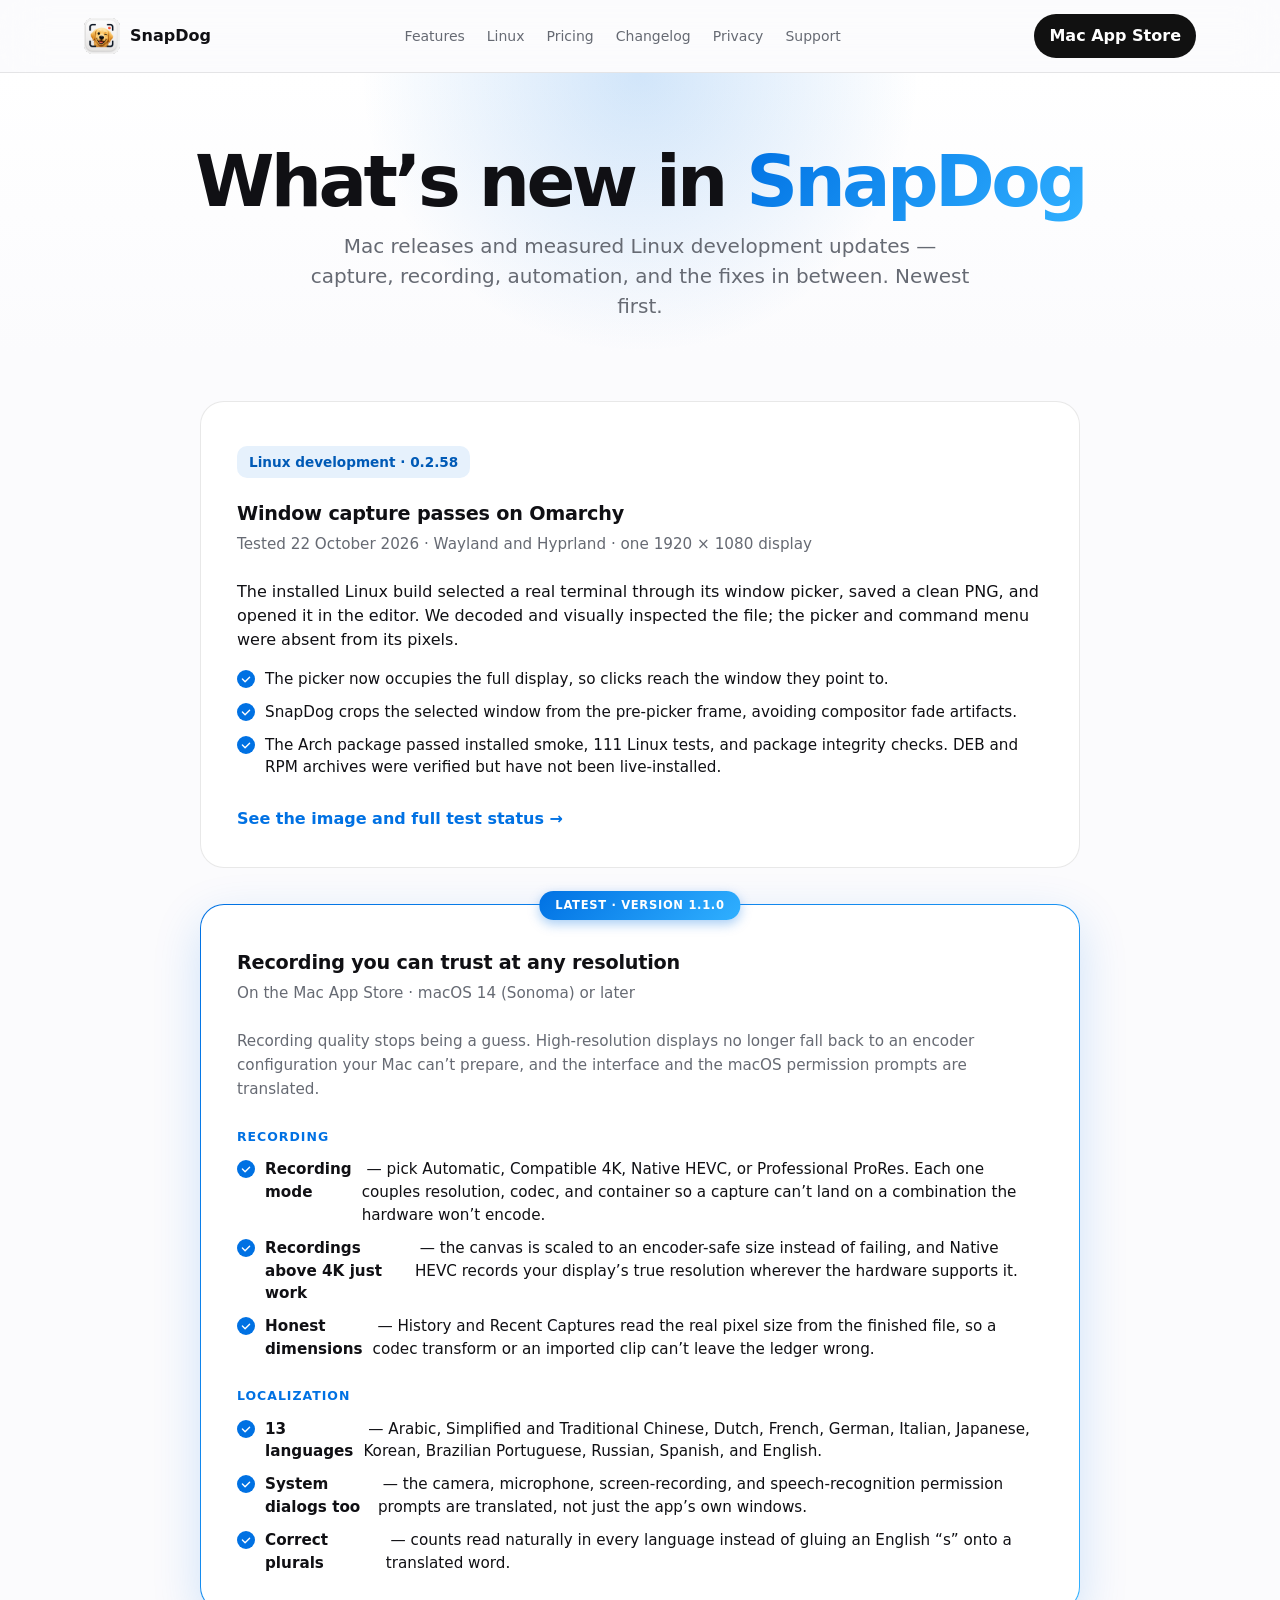
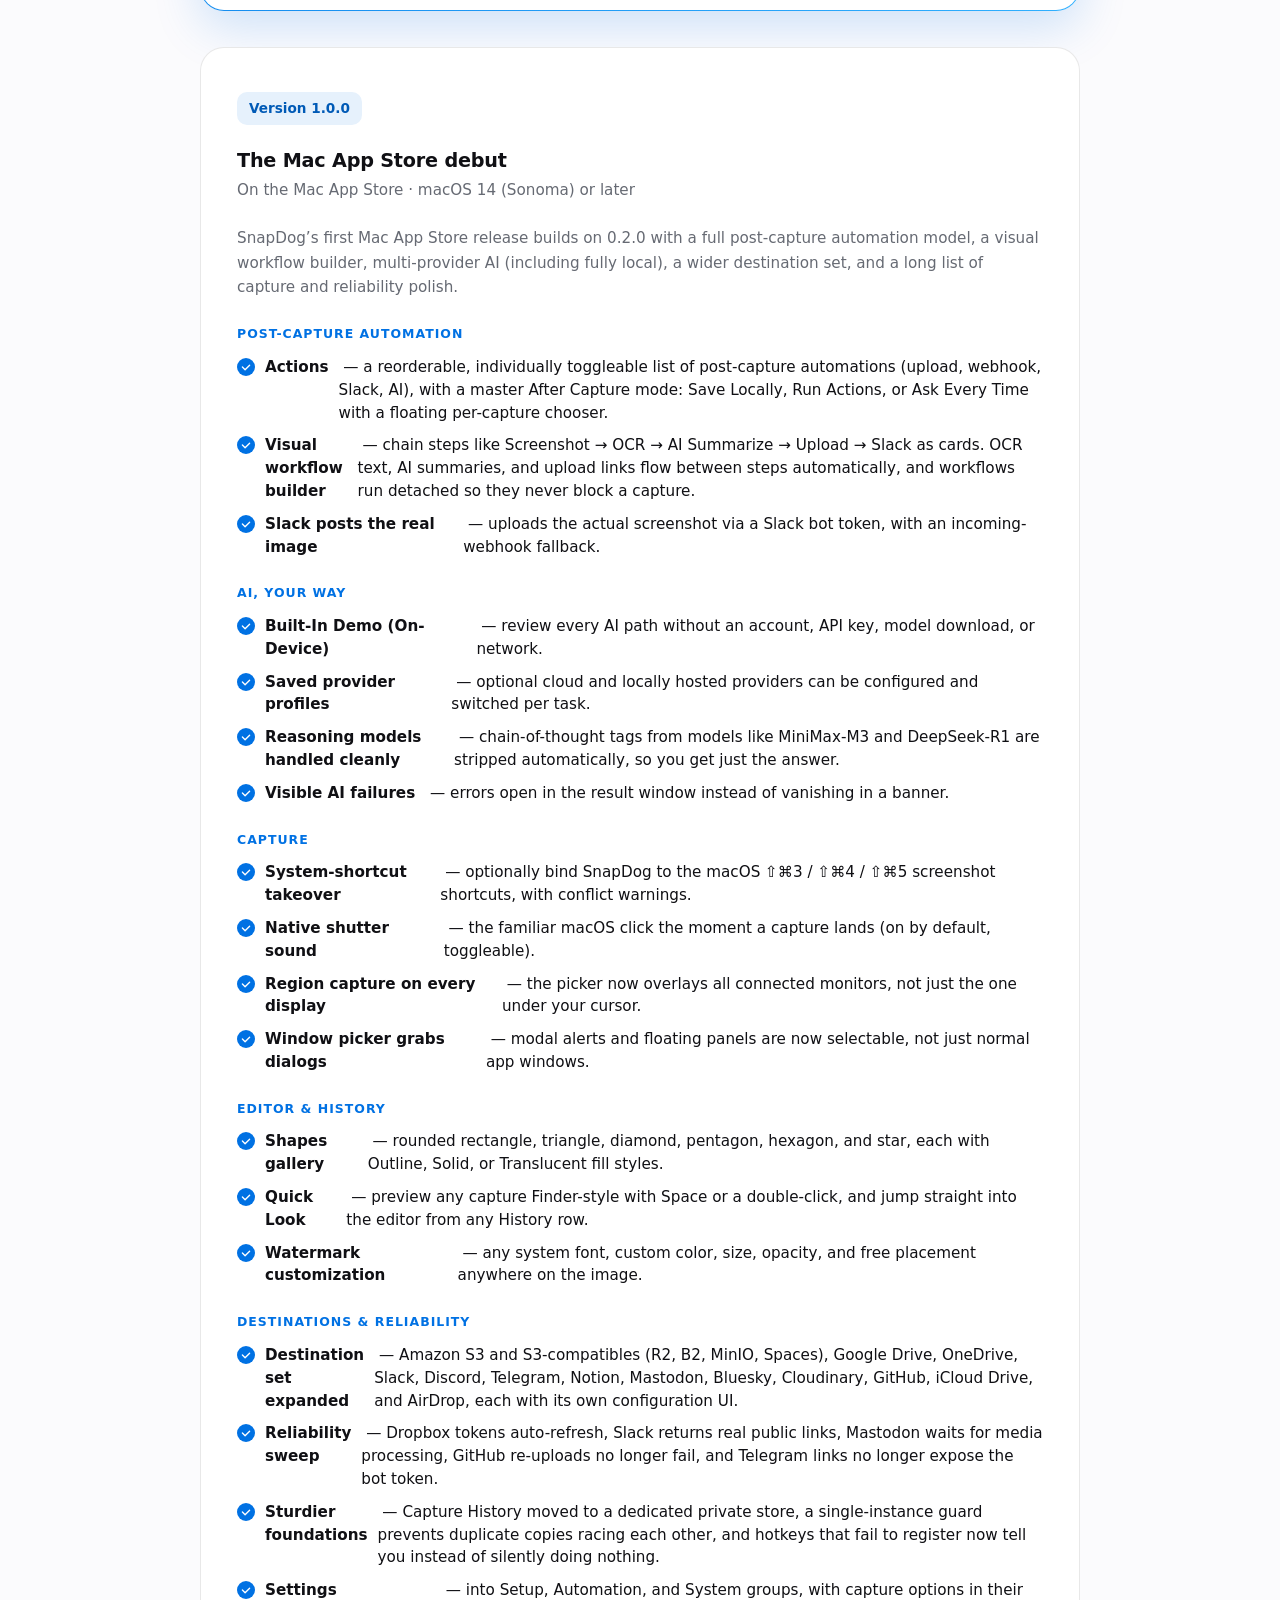
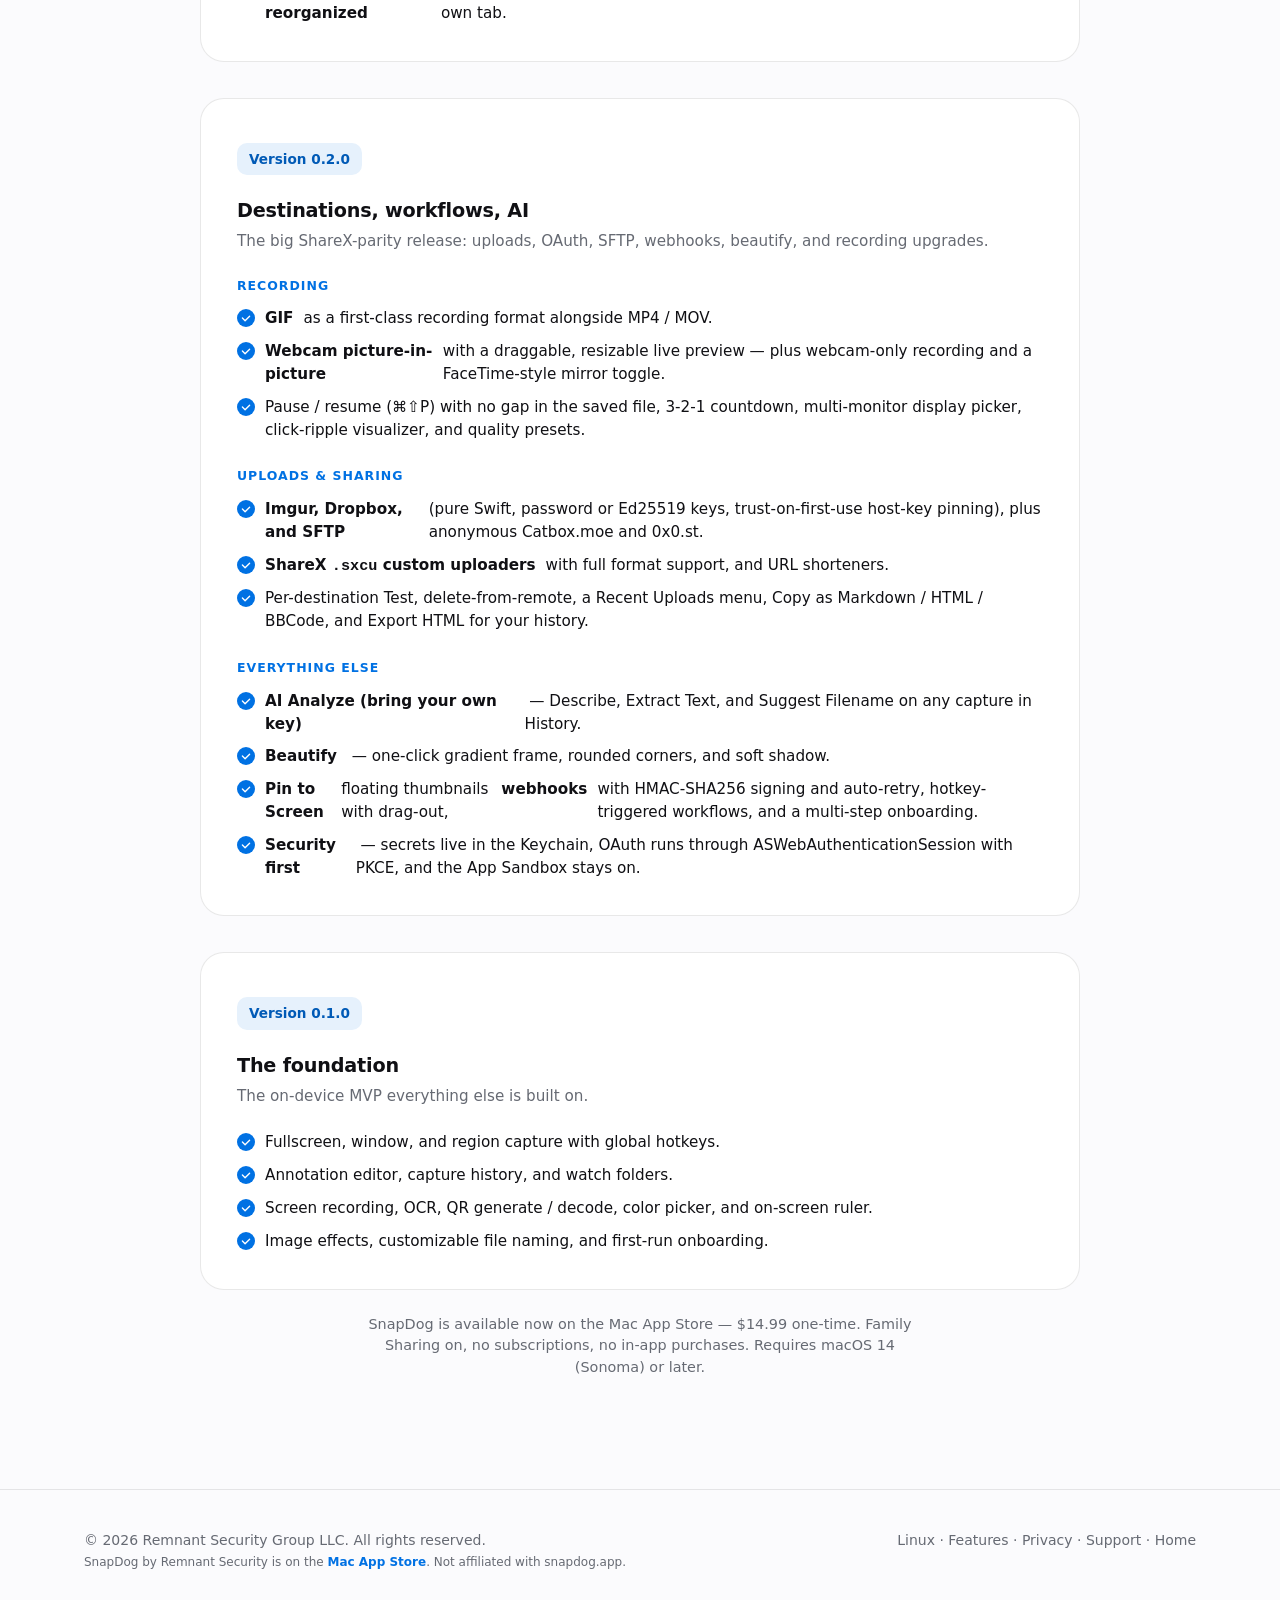
==== commit 04e7b6d9: "site: publish verified Linux window capture update" ====
--- a/changelog.html
+++ b/changelog.html
@@ -1,4 +1,4 @@
 <!doctype html><html lang="en"><head><meta charset="utf-8"><meta name="viewport" content="width=device-width, initial-scale=1"><title>SnapDog Changelog — What's new in every release</title><meta name="description" content="What's new in SnapDog, the native macOS screen-capture app. Release-by-release highlights: capture, editor, recording, workflows, AI, and 19 upload destinations."><meta property="og:title" content="SnapDog Changelog — What's new in every release"><meta property="og:description" content="What's new in SnapDog, the native macOS screen-capture app. Release-by-release highlights: capture, editor, recording, workflows, AI, and 19 upload destinations."><meta property="og:type" content="website"><meta property="og:url" content="https://snapdog.remnantsecurity.com/changelog.html"><meta property="og:image" content="https://snapdog.remnantsecurity.com/og-card.png"><meta property="og:image:width" content="1024"><meta property="og:image:height" content="576"><meta property="og:image:alt" content="SnapDog for macOS: menu-bar capture menu, $14.99 once, no account, macOS 14+"><meta name="twitter:image" content="https://snapdog.remnantsecurity.com/og-card.png"><link rel="canonical" href="https://snapdog.remnantsecurity.com/changelog.html"><meta name="twitter:card" content="summary_large_image"><meta name="theme-color" content="#0071e3"><link rel="icon" type="image/png" sizes="32x32" href="/favicon-32.png"><link rel="icon" type="image/png" sizes="64x64" href="/favicon-64.png"><link rel="apple-touch-icon" href="/apple-touch-icon.png"><style>
 :root{--accent:#0071e3;--accent2:#30b0ff;--dark:#07111f;--ink:#101014;--muted:#666a73;--bg:#fbfbfd;--card:#fff;--line:rgba(0,0,0,.09);--shadow:0 24px 70px rgba(0,0,0,.12);--radius:28px}*{box-sizing:border-box}html{scroll-behavior:smooth}body{margin:0;background:var(--bg);color:var(--ink);font-family:-apple-system,BlinkMacSystemFont,"SF Pro Display","Inter",system-ui,sans-serif;line-height:1.5;-webkit-font-smoothing:antialiased}a{color:inherit;text-decoration:none}.nav{position:sticky;top:0;z-index:50;background:rgba(251,251,253,.78);backdrop-filter:saturate(180%) blur(22px);border-bottom:1px solid var(--line)}.navin{max-width:1160px;margin:auto;padding:14px 24px;display:flex;align-items:center;justify-content:space-between}.brand{display:flex;align-items:center;gap:10px;font-weight:800}.mark{width:32px;height:32px;border-radius:10px;background:linear-gradient(135deg,var(--accent),var(--accent2));display:grid;place-items:center;color:white;box-shadow:0 10px 30px color-mix(in srgb,var(--accent) 35%,transparent)}.links{display:flex;gap:22px;color:var(--muted);font-size:14px}.pill{padding:10px 15px;border-radius:999px;background:#111;color:white;font-weight:700}.wrap{max-width:1160px;margin:auto;padding:0 24px}.miniHero{padding:72px 0 32px;background:radial-gradient(circle at 50% 0%,color-mix(in srgb,var(--accent) 18%,transparent),transparent 40%),linear-gradient(180deg,#fff,var(--bg));text-align:center}.miniHero h1{font-size:clamp(40px,6vw,72px);line-height:1;letter-spacing:-.05em;margin:0 0 14px}.miniHero h1 span{background:linear-gradient(135deg,#0071e3 0%,#30b0ff 100%);-webkit-background-clip:text;-webkit-text-fill-color:transparent;background-clip:text}.lead{font-size:20px;color:var(--muted);max-width:660px;margin:0 auto}.section{padding:48px 0 96px}.tierWrap{display:grid;grid-template-columns:minmax(0,420px);justify-content:center;margin-top:8px}.tier{position:relative;border:1px solid transparent;border-radius:24px;background:linear-gradient(#fff,#fff) padding-box,linear-gradient(135deg,#0071e3 0%,#30b0ff 100%) border-box;box-shadow:0 16px 48px rgba(0,113,227,.18);padding:44px 36px 36px;text-align:left}.tier .ribbon{position:absolute;top:-14px;left:50%;transform:translateX(-50%);background:linear-gradient(135deg,#0071e3 0%,#30b0ff 100%);color:#fff;font-size:.72rem;font-weight:700;letter-spacing:.06em;text-transform:uppercase;padding:6px 16px;border-radius:14px;box-shadow:0 4px 12px rgba(0,113,227,.35)}.tier h3{margin:0 0 4px;font-size:1.2rem;letter-spacing:-.01em}.priceTag{font-size:3rem;font-weight:800;letter-spacing:-.03em;margin:14px 0 6px}.priceTag small{font-size:1rem;color:var(--muted);font-weight:600;margin-left:6px}.period{color:var(--muted);font-size:.95rem;margin-bottom:24px}.intro{display:inline-block;background:color-mix(in srgb,var(--accent) 10%,white);color:color-mix(in srgb,var(--accent) 80%,black);padding:6px 12px;border-radius:10px;font-size:.85rem;font-weight:700;margin-bottom:22px}.tier ul{list-style:none;padding:0;display:grid;gap:10px;margin:0 0 28px}.tier li{display:flex;align-items:flex-start;gap:10px;font-size:.95rem;color:var(--ink);line-height:1.5}.tier li:before{content:"";width:18px;height:18px;flex-shrink:0;margin-top:2px;background:url("data:image/svg+xml,%3Csvg xmlns='http://www.w3.org/2000/svg' viewBox='0 0 20 20'%3E%3Ccircle cx='10' cy='10' r='10' fill='%230071e3'/%3E%3Cpath d='M6 10l3 3 5-5' stroke='white' stroke-width='1.5' fill='none' stroke-linecap='round' stroke-linejoin='round'/%3E%3C/svg%3E") no-repeat center;background-size:contain}.buy{display:block;text-align:center;background:linear-gradient(180deg,#0080ff 0%,#0071e3 100%);color:#fff;padding:14px;border-radius:14px;font-weight:700;font-size:1rem;box-shadow:0 4px 16px rgba(0,113,227,.30),inset 0 1px 0 rgba(255,255,255,.25);transition:filter .2s,transform .2s,box-shadow .2s}.buy:hover{filter:brightness(1.05);transform:translateY(-1px);box-shadow:0 10px 28px rgba(0,113,227,.40),inset 0 1px 0 rgba(255,255,255,.30)}.fineprint{text-align:center;color:var(--muted);font-size:.9rem;margin-top:24px;max-width:560px;margin-left:auto;margin-right:auto}.faq{margin-top:64px}.faq h2{font-size:clamp(28px,4vw,40px);letter-spacing:-.025em;margin:0 0 24px;text-align:center}.faqGrid{display:grid;grid-template-columns:repeat(2,1fr);gap:16px;max-width:880px;margin:0 auto}.faqItem{background:var(--card);border:1px solid var(--line);border-radius:18px;padding:22px}.faqItem h3{margin:0 0 8px;font-size:1.02rem;letter-spacing:-.01em}.faqItem p{margin:0;color:var(--muted);font-size:.95rem;line-height:1.55}.footer{padding:40px 0;color:var(--muted);font-size:14px;border-top:1px solid var(--line)}.footerin{display:flex;justify-content:space-between;gap:20px;flex-wrap:wrap}@media(max-width:768px){.links{display:none}.faqGrid{grid-template-columns:1fr}.tier{padding:36px 24px 30px}.priceTag{font-size:2.4rem}}
 /* Phone layout: keep site navigation reachable, and give links real tap targets. */@media(max-width:768px){.navin{flex-wrap:wrap;row-gap:2px}.links{display:flex!important;order:3;width:100%;gap:2px;overflow-x:auto;scrollbar-width:none;-webkit-overflow-scrolling:touch;margin:0 -10px}.links::-webkit-scrollbar{display:none}.links a{flex:none;padding:10px;font-size:15px;white-space:nowrap}footer a{display:inline-block;padding:10px 2px}.tier{min-width:0;overflow-wrap:anywhere}}
-.brand .logo{display:block;width:36px;height:36px;border-radius:9px}</style></head><body><nav class="nav"><div class="navin"><a class="brand" href="/"><img class="logo" src="/logo-108.png" alt="" width="36" height="36">SnapDog</a><div class="links"><a href="/features.html">Features</a><a href="/pricing.html">Pricing</a><a href="/changelog.html">Changelog</a><a href="/privacy.html">Privacy</a><a href="/support.html">Support</a></div><a class="pill" href="https://apps.apple.com/app/snapdog-capture-annotate/id6783121166?mt=12&amp;ct=EXP-20261019-SNAPDOG-SITE-01" target="_blank" rel="noopener">Mac App Store</a></div></nav><main><section class="miniHero"><div class="wrap"><h1>What&rsquo;s new in <span>SnapDog</span></h1><p class="lead">Every release on the road to the Mac App Store — new capture powers, smarter automation, and the fixes in between. Newest first.</p></div></section><section class="section"><div class="wrap"><div style="max-width:880px;margin:0 auto;display:grid;gap:36px"><article class="tier"><span class="ribbon">Latest · Version 1.1.0</span><h3>Recording you can trust at any resolution</h3><div class="period">On the Mac App Store · macOS 14 (Sonoma) or later</div><p style="margin:0 0 6px;color:var(--muted);font-size:.95rem;line-height:1.6">Recording quality stops being a guess. High-resolution displays no longer fall back to an encoder configuration your Mac can&rsquo;t prepare, and the interface and the macOS permission prompts are translated.</p><h4 style="margin:26px 0 12px;font-size:.78rem;font-weight:700;letter-spacing:.08em;text-transform:uppercase;color:var(--accent)">Recording</h4><ul style="margin-bottom:0"><li><strong>Recording mode</strong>&nbsp;— pick Automatic, Compatible 4K, Native HEVC, or Professional ProRes. Each one couples resolution, codec, and container so a capture can&rsquo;t land on a combination the hardware won&rsquo;t encode.</li><li><strong>Recordings above 4K just work</strong>&nbsp;— the canvas is scaled to an encoder-safe size instead of failing, and Native HEVC records your display&rsquo;s true resolution wherever the hardware supports it.</li><li><strong>Honest dimensions</strong>&nbsp;— History and Recent Captures read the real pixel size from the finished file, so a codec transform or an imported clip can&rsquo;t leave the ledger wrong.</li></ul><h4 style="margin:26px 0 12px;font-size:.78rem;font-weight:700;letter-spacing:.08em;text-transform:uppercase;color:var(--accent)">Localization</h4><ul style="margin-bottom:0"><li><strong>13 languages</strong>&nbsp;— Arabic, Simplified and Traditional Chinese, Dutch, French, German, Italian, Japanese, Korean, Brazilian Portuguese, Russian, Spanish, and English.</li><li><strong>System dialogs too</strong>&nbsp;— the camera, microphone, screen-recording, and speech-recognition permission prompts are translated, not just the app&rsquo;s own windows.</li><li><strong>Correct plurals</strong>&nbsp;— counts read naturally in every language instead of gluing an English &ldquo;s&rdquo; onto a translated word.</li></ul></article><article class="tier" style="background:var(--card);border:1px solid var(--line);box-shadow:none"><span class="intro">Version 1.0.0</span><h3>The Mac App Store debut</h3><div class="period">On the Mac App Store · macOS 14 (Sonoma) or later</div><p style="margin:0 0 6px;color:var(--muted);font-size:.95rem;line-height:1.6">SnapDog&rsquo;s first Mac App Store release builds on 0.2.0 with a full post-capture automation model, a visual workflow builder, multi-provider AI (including fully local), a wider destination set, and a long list of capture and reliability polish.</p><h4 style="margin:26px 0 12px;font-size:.78rem;font-weight:700;letter-spacing:.08em;text-transform:uppercase;color:var(--accent)">Post-capture automation</h4><ul style="margin-bottom:0"><li><strong>Actions</strong>&nbsp;— a reorderable, individually toggleable list of post-capture automations (upload, webhook, Slack, AI), with a master After Capture mode: Save Locally, Run Actions, or Ask Every Time with a floating per-capture chooser.</li><li><strong>Visual workflow builder</strong>&nbsp;— chain steps like Screenshot → OCR → AI Summarize → Upload → Slack as cards. OCR text, AI summaries, and upload links flow between steps automatically, and workflows run detached so they never block a capture.</li><li><strong>Slack posts the real image</strong>&nbsp;— uploads the actual screenshot via a Slack bot token, with an incoming-webhook fallback.</li></ul><h4 style="margin:26px 0 12px;font-size:.78rem;font-weight:700;letter-spacing:.08em;text-transform:uppercase;color:var(--accent)">AI, your way</h4><ul style="margin-bottom:0"><li><strong>Built-In Demo (On-Device)</strong>&nbsp;— review every AI path without an account, API key, model download, or network.</li><li><strong>Saved provider profiles</strong>&nbsp;— optional cloud and locally hosted providers can be configured and switched per task.</li><li><strong>Reasoning models handled cleanly</strong>&nbsp;— chain-of-thought tags from models like MiniMax-M3 and DeepSeek-R1 are stripped automatically, so you get just the answer.</li><li><strong>Visible AI failures</strong>&nbsp;— errors open in the result window instead of vanishing in a banner.</li></ul><h4 style="margin:26px 0 12px;font-size:.78rem;font-weight:700;letter-spacing:.08em;text-transform:uppercase;color:var(--accent)">Capture</h4><ul style="margin-bottom:0"><li><strong>System-shortcut takeover</strong>&nbsp;— optionally bind SnapDog to the macOS ⇧⌘3 / ⇧⌘4 / ⇧⌘5 screenshot shortcuts, with conflict warnings.</li><li><strong>Native shutter sound</strong>&nbsp;— the familiar macOS click the moment a capture lands (on by default, toggleable).</li><li><strong>Region capture on every display</strong>&nbsp;— the picker now overlays all connected monitors, not just the one under your cursor.</li><li><strong>Window picker grabs dialogs</strong>&nbsp;— modal alerts and floating panels are now selectable, not just normal app windows.</li></ul><h4 style="margin:26px 0 12px;font-size:.78rem;font-weight:700;letter-spacing:.08em;text-transform:uppercase;color:var(--accent)">Editor &amp; History</h4><ul style="margin-bottom:0"><li><strong>Shapes gallery</strong>&nbsp;— rounded rectangle, triangle, diamond, pentagon, hexagon, and star, each with Outline, Solid, or Translucent fill styles.</li><li><strong>Quick Look</strong>&nbsp;— preview any capture Finder-style with Space or a double-click, and jump straight into the editor from any History row.</li><li><strong>Watermark customization</strong>&nbsp;— any system font, custom color, size, opacity, and free placement anywhere on the image.</li></ul><h4 style="margin:26px 0 12px;font-size:.78rem;font-weight:700;letter-spacing:.08em;text-transform:uppercase;color:var(--accent)">Destinations &amp; reliability</h4><ul style="margin-bottom:0"><li><strong>Destination set expanded</strong>&nbsp;— Amazon S3 and S3-compatibles (R2, B2, MinIO, Spaces), Google Drive, OneDrive, Slack, Discord, Telegram, Notion, Mastodon, Bluesky, Cloudinary, GitHub, iCloud Drive, and AirDrop, each with its own configuration UI.</li><li><strong>Reliability sweep</strong>&nbsp;— Dropbox tokens auto-refresh, Slack returns real public links, Mastodon waits for media processing, GitHub re-uploads no longer fail, and Telegram links no longer expose the bot token.</li><li><strong>Sturdier foundations</strong>&nbsp;— Capture History moved to a dedicated private store, a single-instance guard prevents duplicate copies racing each other, and hotkeys that fail to register now tell you instead of silently doing nothing.</li><li><strong>Settings reorganized</strong>&nbsp;— into Setup, Automation, and System groups, with capture options in their own tab.</li></ul></article><article class="tier" style="background:var(--card);border:1px solid var(--line);box-shadow:none"><span class="intro">Version 0.2.0</span><h3>Destinations, workflows, AI</h3><div class="period">The big ShareX-parity release: uploads, OAuth, SFTP, webhooks, beautify, and recording upgrades.</div><h4 style="margin:4px 0 12px;font-size:.78rem;font-weight:700;letter-spacing:.08em;text-transform:uppercase;color:var(--accent)">Recording</h4><ul style="margin-bottom:0"><li><strong>GIF</strong> as a first-class recording format alongside MP4 / MOV.</li><li><strong>Webcam picture-in-picture</strong> with a draggable, resizable live preview — plus webcam-only recording and a FaceTime-style mirror toggle.</li><li>Pause / resume (⌘⇧P) with no gap in the saved file, 3-2-1 countdown, multi-monitor display picker, click-ripple visualizer, and quality presets.</li></ul><h4 style="margin:26px 0 12px;font-size:.78rem;font-weight:700;letter-spacing:.08em;text-transform:uppercase;color:var(--accent)">Uploads &amp; sharing</h4><ul style="margin-bottom:0"><li><strong>Imgur, Dropbox, and SFTP</strong> (pure Swift, password or Ed25519 keys, trust-on-first-use host-key pinning), plus anonymous Catbox.moe and 0x0.st.</li><li><strong>ShareX <code>.sxcu</code> custom uploaders</strong> with full format support, and URL shorteners.</li><li>Per-destination Test, delete-from-remote, a Recent Uploads menu, Copy as Markdown / HTML / BBCode, and Export HTML for your history.</li></ul><h4 style="margin:26px 0 12px;font-size:.78rem;font-weight:700;letter-spacing:.08em;text-transform:uppercase;color:var(--accent)">Everything else</h4><ul style="margin-bottom:0"><li><strong>AI Analyze (bring your own key)</strong>&nbsp;— Describe, Extract Text, and Suggest Filename on any capture in History.</li><li><strong>Beautify</strong>&nbsp;— one-click gradient frame, rounded corners, and soft shadow.</li><li><strong>Pin to Screen</strong> floating thumbnails with drag-out, <strong>webhooks</strong> with HMAC-SHA256 signing and auto-retry, hotkey-triggered workflows, and a multi-step onboarding.</li><li><strong>Security first</strong>&nbsp;— secrets live in the Keychain, OAuth runs through ASWebAuthenticationSession with PKCE, and the App Sandbox stays on.</li></ul></article><article class="tier" style="background:var(--card);border:1px solid var(--line);box-shadow:none"><span class="intro">Version 0.1.0</span><h3>The foundation</h3><div class="period">The on-device MVP everything else is built on.</div><ul style="margin-bottom:0"><li>Fullscreen, window, and region capture with global hotkeys.</li><li>Annotation editor, capture history, and watch folders.</li><li>Screen recording, OCR, QR generate / decode, color picker, and on-screen ruler.</li><li>Image effects, customizable file naming, and first-run onboarding.</li></ul></article></div><p class="fineprint">SnapDog is available now on the Mac App Store — $14.99 one-time. Family Sharing on, no subscriptions, no in-app purchases. Requires macOS 14 (Sonoma) or later.</p></div></section></main><footer class="footer"><div class="wrap footerin"><div>© 2026 <a href="https://remnantsecurity.com" target="_blank">Remnant Security Group LLC</a>. All rights reserved.<br><span style="font-size:12px">SnapDog by Remnant Security is on the <a href="https://apps.apple.com/us/app/snapdog-capture-annotate/id6783121166?mt=12&amp;ct=EXP-20261019-SNAPDOG-SITE-01" target="_blank" rel="noopener" style="color:var(--accent);font-weight:600">Mac App Store</a>. Not affiliated with snapdog.app.</span></div><div><a href="/features.html">Features</a> · <a href="/privacy.html">Privacy</a> · <a href="/support.html">Support</a> · <a href="/">Home</a></div></div></footer><script src="/ct.js" data-fallback-ct="EXP-20261019-SNAPDOG-SITE-01"></script><script src="/posthog.js"></script></body></html>
+.brand .logo{display:block;width:36px;height:36px;border-radius:9px}</style></head><body><nav class="nav"><div class="navin"><a class="brand" href="/"><img class="logo" src="/logo-108.png" alt="" width="36" height="36">SnapDog</a><div class="links"><a href="/features.html">Features</a><a href="/linux.html">Linux</a><a href="/pricing.html">Pricing</a><a href="/changelog.html">Changelog</a><a href="/privacy.html">Privacy</a><a href="/support.html">Support</a></div><a class="pill" href="https://apps.apple.com/app/snapdog-capture-annotate/id6783121166?mt=12&amp;ct=EXP-20261019-SNAPDOG-SITE-01" target="_blank" rel="noopener">Mac App Store</a></div></nav><main><section class="miniHero"><div class="wrap"><h1>What&rsquo;s new in <span>SnapDog</span></h1><p class="lead">Mac releases and measured Linux development updates — capture, recording, automation, and the fixes in between. Newest first.</p></div></section><section class="section"><div class="wrap"><div style="max-width:880px;margin:0 auto;display:grid;gap:36px"><article class="tier" id="linux-0258" style="background:var(--card);border:1px solid var(--line);box-shadow:none"><span class="intro">Linux development · 0.2.58</span><h3>Window capture passes on Omarchy</h3><div class="period">Tested 22 October 2026 · Wayland and Hyprland · one 1920 × 1080 display</div><p>The installed Linux build selected a real terminal through its window picker, saved a clean PNG, and opened it in the editor. We decoded and visually inspected the file; the picker and command menu were absent from its pixels.</p><ul><li>The picker now occupies the full display, so clicks reach the window they point to.</li><li>SnapDog crops the selected window from the pre-picker frame, avoiding compositor fade artifacts.</li><li>The Arch package passed installed smoke, 111 Linux tests, and package integrity checks. DEB and RPM archives were verified but have not been live-installed.</li></ul><p style="margin-bottom:0"><a href="/linux.html" style="color:var(--accent);font-weight:700">See the image and full test status →</a></p></article><article class="tier"><span class="ribbon">Latest · Version 1.1.0</span><h3>Recording you can trust at any resolution</h3><div class="period">On the Mac App Store · macOS 14 (Sonoma) or later</div><p style="margin:0 0 6px;color:var(--muted);font-size:.95rem;line-height:1.6">Recording quality stops being a guess. High-resolution displays no longer fall back to an encoder configuration your Mac can&rsquo;t prepare, and the interface and the macOS permission prompts are translated.</p><h4 style="margin:26px 0 12px;font-size:.78rem;font-weight:700;letter-spacing:.08em;text-transform:uppercase;color:var(--accent)">Recording</h4><ul style="margin-bottom:0"><li><strong>Recording mode</strong>&nbsp;— pick Automatic, Compatible 4K, Native HEVC, or Professional ProRes. Each one couples resolution, codec, and container so a capture can&rsquo;t land on a combination the hardware won&rsquo;t encode.</li><li><strong>Recordings above 4K just work</strong>&nbsp;— the canvas is scaled to an encoder-safe size instead of failing, and Native HEVC records your display&rsquo;s true resolution wherever the hardware supports it.</li><li><strong>Honest dimensions</strong>&nbsp;— History and Recent Captures read the real pixel size from the finished file, so a codec transform or an imported clip can&rsquo;t leave the ledger wrong.</li></ul><h4 style="margin:26px 0 12px;font-size:.78rem;font-weight:700;letter-spacing:.08em;text-transform:uppercase;color:var(--accent)">Localization</h4><ul style="margin-bottom:0"><li><strong>13 languages</strong>&nbsp;— Arabic, Simplified and Traditional Chinese, Dutch, French, German, Italian, Japanese, Korean, Brazilian Portuguese, Russian, Spanish, and English.</li><li><strong>System dialogs too</strong>&nbsp;— the camera, microphone, screen-recording, and speech-recognition permission prompts are translated, not just the app&rsquo;s own windows.</li><li><strong>Correct plurals</strong>&nbsp;— counts read naturally in every language instead of gluing an English &ldquo;s&rdquo; onto a translated word.</li></ul></article><article class="tier" style="background:var(--card);border:1px solid var(--line);box-shadow:none"><span class="intro">Version 1.0.0</span><h3>The Mac App Store debut</h3><div class="period">On the Mac App Store · macOS 14 (Sonoma) or later</div><p style="margin:0 0 6px;color:var(--muted);font-size:.95rem;line-height:1.6">SnapDog&rsquo;s first Mac App Store release builds on 0.2.0 with a full post-capture automation model, a visual workflow builder, multi-provider AI (including fully local), a wider destination set, and a long list of capture and reliability polish.</p><h4 style="margin:26px 0 12px;font-size:.78rem;font-weight:700;letter-spacing:.08em;text-transform:uppercase;color:var(--accent)">Post-capture automation</h4><ul style="margin-bottom:0"><li><strong>Actions</strong>&nbsp;— a reorderable, individually toggleable list of post-capture automations (upload, webhook, Slack, AI), with a master After Capture mode: Save Locally, Run Actions, or Ask Every Time with a floating per-capture chooser.</li><li><strong>Visual workflow builder</strong>&nbsp;— chain steps like Screenshot → OCR → AI Summarize → Upload → Slack as cards. OCR text, AI summaries, and upload links flow between steps automatically, and workflows run detached so they never block a capture.</li><li><strong>Slack posts the real image</strong>&nbsp;— uploads the actual screenshot via a Slack bot token, with an incoming-webhook fallback.</li></ul><h4 style="margin:26px 0 12px;font-size:.78rem;font-weight:700;letter-spacing:.08em;text-transform:uppercase;color:var(--accent)">AI, your way</h4><ul style="margin-bottom:0"><li><strong>Built-In Demo (On-Device)</strong>&nbsp;— review every AI path without an account, API key, model download, or network.</li><li><strong>Saved provider profiles</strong>&nbsp;— optional cloud and locally hosted providers can be configured and switched per task.</li><li><strong>Reasoning models handled cleanly</strong>&nbsp;— chain-of-thought tags from models like MiniMax-M3 and DeepSeek-R1 are stripped automatically, so you get just the answer.</li><li><strong>Visible AI failures</strong>&nbsp;— errors open in the result window instead of vanishing in a banner.</li></ul><h4 style="margin:26px 0 12px;font-size:.78rem;font-weight:700;letter-spacing:.08em;text-transform:uppercase;color:var(--accent)">Capture</h4><ul style="margin-bottom:0"><li><strong>System-shortcut takeover</strong>&nbsp;— optionally bind SnapDog to the macOS ⇧⌘3 / ⇧⌘4 / ⇧⌘5 screenshot shortcuts, with conflict warnings.</li><li><strong>Native shutter sound</strong>&nbsp;— the familiar macOS click the moment a capture lands (on by default, toggleable).</li><li><strong>Region capture on every display</strong>&nbsp;— the picker now overlays all connected monitors, not just the one under your cursor.</li><li><strong>Window picker grabs dialogs</strong>&nbsp;— modal alerts and floating panels are now selectable, not just normal app windows.</li></ul><h4 style="margin:26px 0 12px;font-size:.78rem;font-weight:700;letter-spacing:.08em;text-transform:uppercase;color:var(--accent)">Editor &amp; History</h4><ul style="margin-bottom:0"><li><strong>Shapes gallery</strong>&nbsp;— rounded rectangle, triangle, diamond, pentagon, hexagon, and star, each with Outline, Solid, or Translucent fill styles.</li><li><strong>Quick Look</strong>&nbsp;— preview any capture Finder-style with Space or a double-click, and jump straight into the editor from any History row.</li><li><strong>Watermark customization</strong>&nbsp;— any system font, custom color, size, opacity, and free placement anywhere on the image.</li></ul><h4 style="margin:26px 0 12px;font-size:.78rem;font-weight:700;letter-spacing:.08em;text-transform:uppercase;color:var(--accent)">Destinations &amp; reliability</h4><ul style="margin-bottom:0"><li><strong>Destination set expanded</strong>&nbsp;— Amazon S3 and S3-compatibles (R2, B2, MinIO, Spaces), Google Drive, OneDrive, Slack, Discord, Telegram, Notion, Mastodon, Bluesky, Cloudinary, GitHub, iCloud Drive, and AirDrop, each with its own configuration UI.</li><li><strong>Reliability sweep</strong>&nbsp;— Dropbox tokens auto-refresh, Slack returns real public links, Mastodon waits for media processing, GitHub re-uploads no longer fail, and Telegram links no longer expose the bot token.</li><li><strong>Sturdier foundations</strong>&nbsp;— Capture History moved to a dedicated private store, a single-instance guard prevents duplicate copies racing each other, and hotkeys that fail to register now tell you instead of silently doing nothing.</li><li><strong>Settings reorganized</strong>&nbsp;— into Setup, Automation, and System groups, with capture options in their own tab.</li></ul></article><article class="tier" style="background:var(--card);border:1px solid var(--line);box-shadow:none"><span class="intro">Version 0.2.0</span><h3>Destinations, workflows, AI</h3><div class="period">The big ShareX-parity release: uploads, OAuth, SFTP, webhooks, beautify, and recording upgrades.</div><h4 style="margin:4px 0 12px;font-size:.78rem;font-weight:700;letter-spacing:.08em;text-transform:uppercase;color:var(--accent)">Recording</h4><ul style="margin-bottom:0"><li><strong>GIF</strong> as a first-class recording format alongside MP4 / MOV.</li><li><strong>Webcam picture-in-picture</strong> with a draggable, resizable live preview — plus webcam-only recording and a FaceTime-style mirror toggle.</li><li>Pause / resume (⌘⇧P) with no gap in the saved file, 3-2-1 countdown, multi-monitor display picker, click-ripple visualizer, and quality presets.</li></ul><h4 style="margin:26px 0 12px;font-size:.78rem;font-weight:700;letter-spacing:.08em;text-transform:uppercase;color:var(--accent)">Uploads &amp; sharing</h4><ul style="margin-bottom:0"><li><strong>Imgur, Dropbox, and SFTP</strong> (pure Swift, password or Ed25519 keys, trust-on-first-use host-key pinning), plus anonymous Catbox.moe and 0x0.st.</li><li><strong>ShareX <code>.sxcu</code> custom uploaders</strong> with full format support, and URL shorteners.</li><li>Per-destination Test, delete-from-remote, a Recent Uploads menu, Copy as Markdown / HTML / BBCode, and Export HTML for your history.</li></ul><h4 style="margin:26px 0 12px;font-size:.78rem;font-weight:700;letter-spacing:.08em;text-transform:uppercase;color:var(--accent)">Everything else</h4><ul style="margin-bottom:0"><li><strong>AI Analyze (bring your own key)</strong>&nbsp;— Describe, Extract Text, and Suggest Filename on any capture in History.</li><li><strong>Beautify</strong>&nbsp;— one-click gradient frame, rounded corners, and soft shadow.</li><li><strong>Pin to Screen</strong> floating thumbnails with drag-out, <strong>webhooks</strong> with HMAC-SHA256 signing and auto-retry, hotkey-triggered workflows, and a multi-step onboarding.</li><li><strong>Security first</strong>&nbsp;— secrets live in the Keychain, OAuth runs through ASWebAuthenticationSession with PKCE, and the App Sandbox stays on.</li></ul></article><article class="tier" style="background:var(--card);border:1px solid var(--line);box-shadow:none"><span class="intro">Version 0.1.0</span><h3>The foundation</h3><div class="period">The on-device MVP everything else is built on.</div><ul style="margin-bottom:0"><li>Fullscreen, window, and region capture with global hotkeys.</li><li>Annotation editor, capture history, and watch folders.</li><li>Screen recording, OCR, QR generate / decode, color picker, and on-screen ruler.</li><li>Image effects, customizable file naming, and first-run onboarding.</li></ul></article></div><p class="fineprint">SnapDog is available now on the Mac App Store — $14.99 one-time. Family Sharing on, no subscriptions, no in-app purchases. Requires macOS 14 (Sonoma) or later.</p></div></section></main><footer class="footer"><div class="wrap footerin"><div>© 2026 <a href="https://remnantsecurity.com" target="_blank">Remnant Security Group LLC</a>. All rights reserved.<br><span style="font-size:12px">SnapDog by Remnant Security is on the <a href="https://apps.apple.com/us/app/snapdog-capture-annotate/id6783121166?mt=12&amp;ct=EXP-20261019-SNAPDOG-SITE-01" target="_blank" rel="noopener" style="color:var(--accent);font-weight:600">Mac App Store</a>. Not affiliated with snapdog.app.</span></div><div><a href="/linux.html">Linux</a> · <a href="/features.html">Features</a> · <a href="/privacy.html">Privacy</a> · <a href="/support.html">Support</a> · <a href="/">Home</a></div></div></footer><script src="/ct.js" data-fallback-ct="EXP-20261019-SNAPDOG-SITE-01"></script><script src="/posthog.js"></script></body></html>
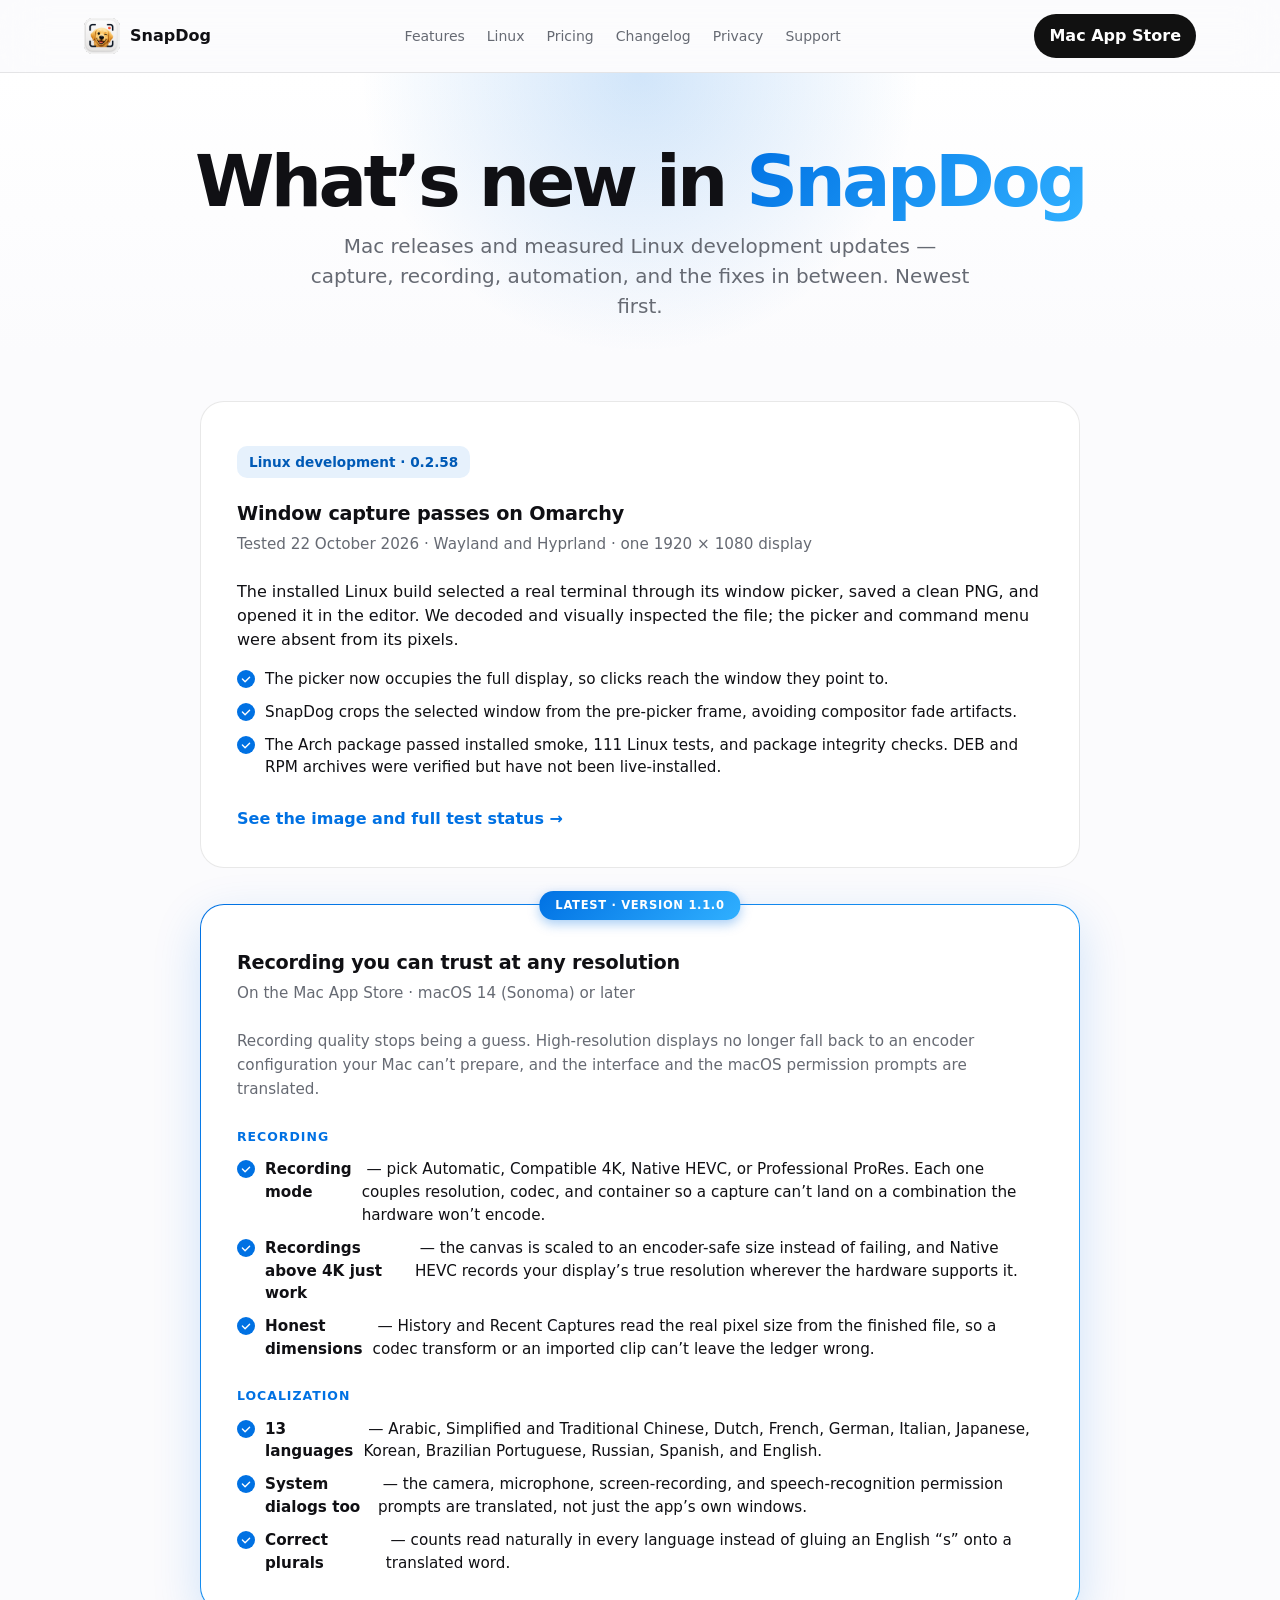
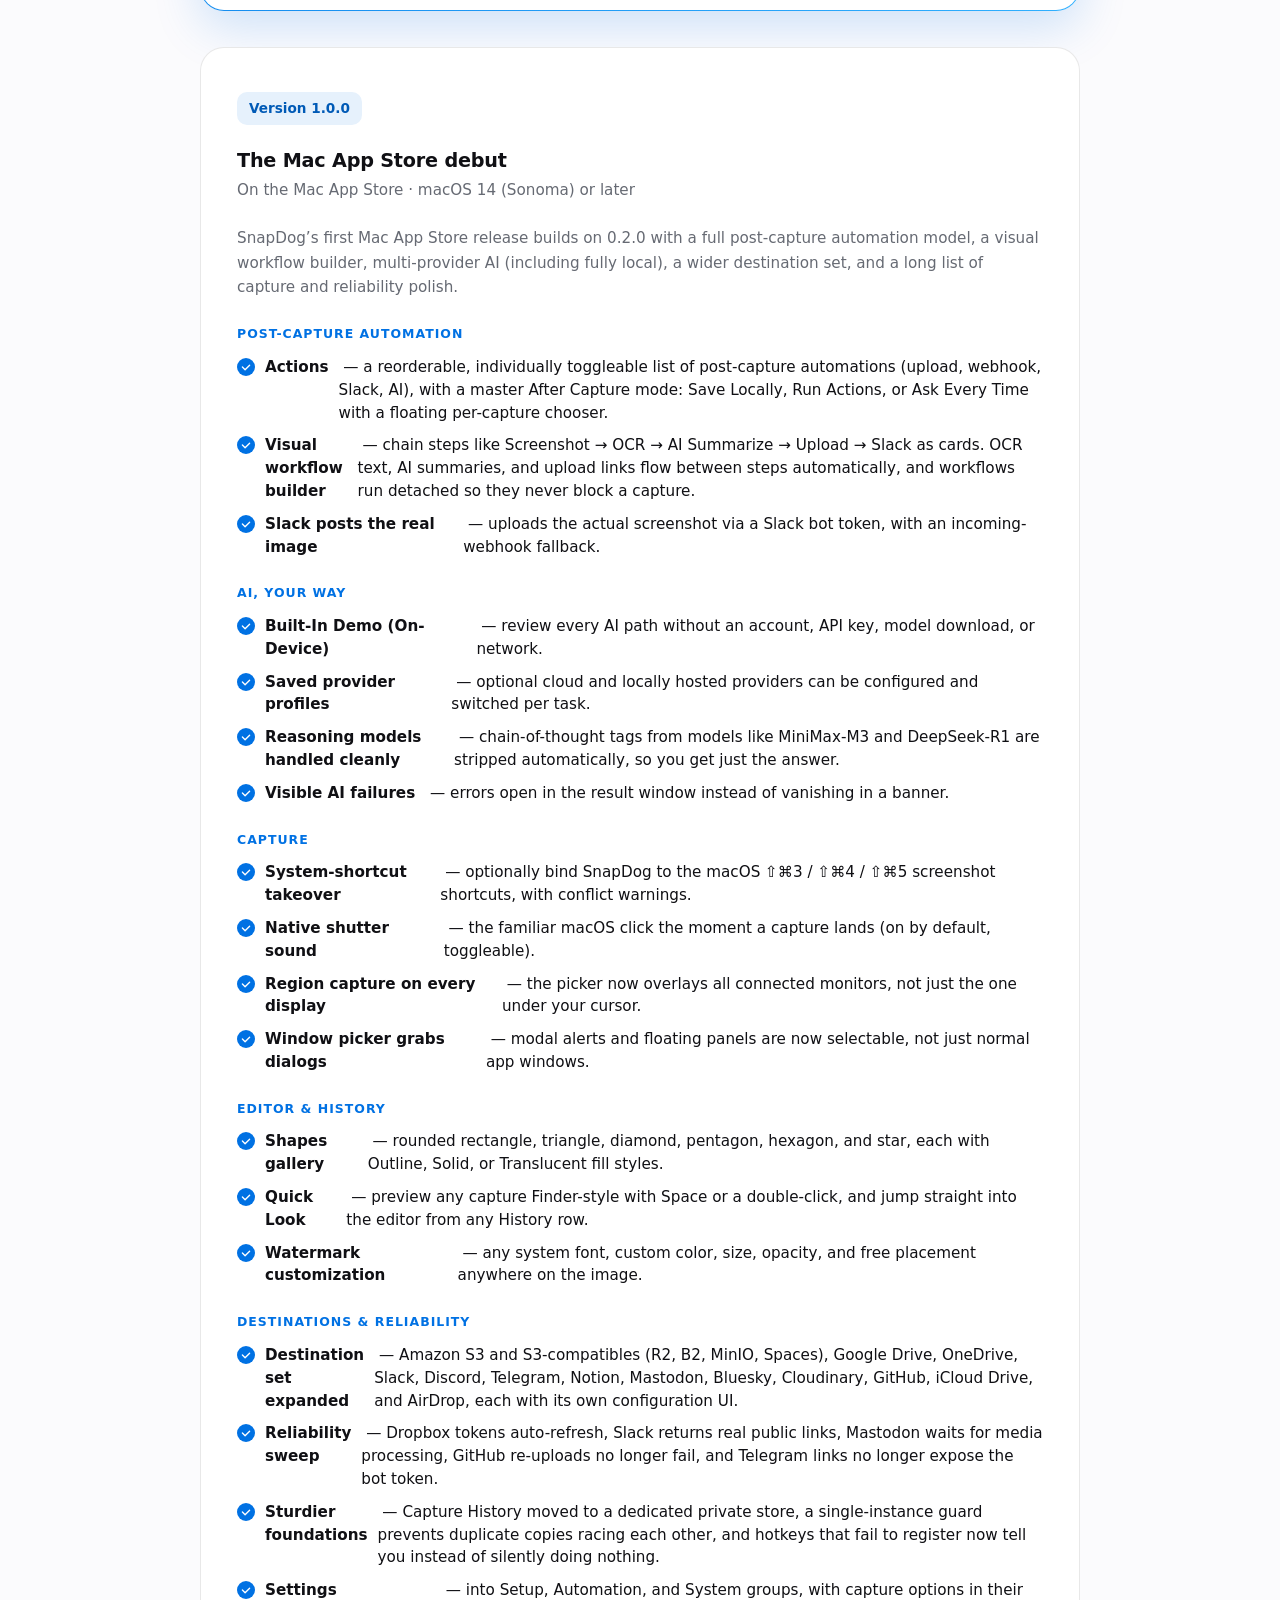
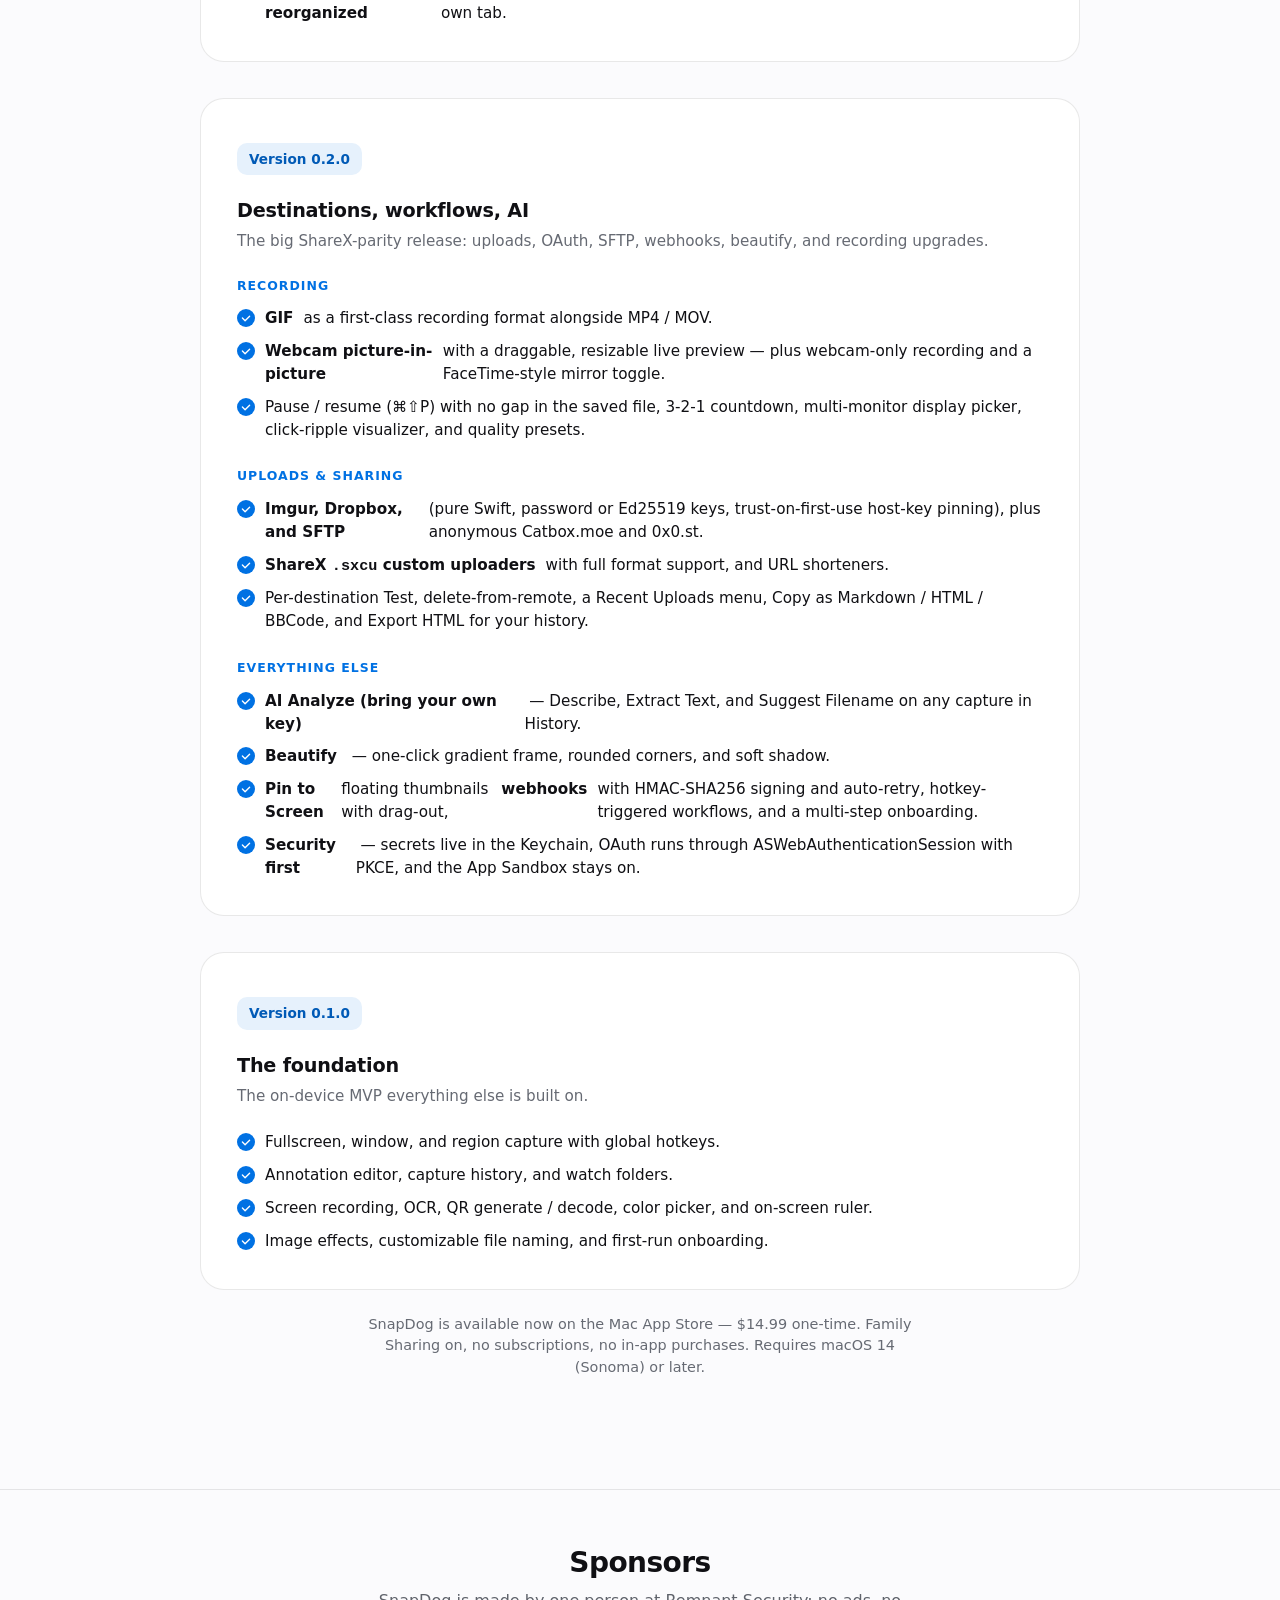
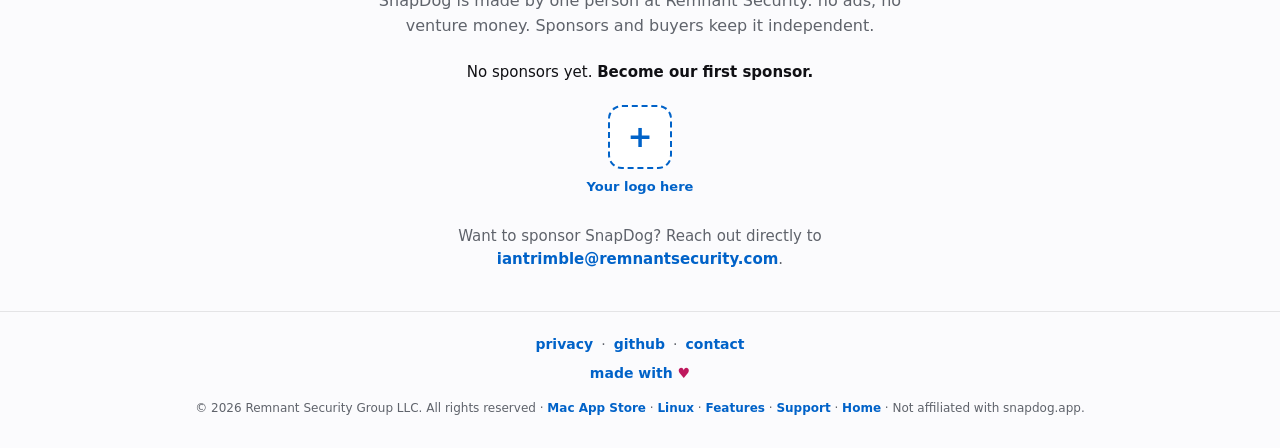
==== commit 38091a75: "Add Sponsors section + minimal footer (sponsors-live=false)" ====
--- a/changelog.html
+++ b/changelog.html
@@ -1,4 +1,18 @@
 <!doctype html><html lang="en"><head><meta charset="utf-8"><meta name="viewport" content="width=device-width, initial-scale=1"><title>SnapDog Changelog — What's new in every release</title><meta name="description" content="What's new in SnapDog, the native macOS screen-capture app. Release-by-release highlights: capture, editor, recording, workflows, AI, and 19 upload destinations."><meta property="og:title" content="SnapDog Changelog — What's new in every release"><meta property="og:description" content="What's new in SnapDog, the native macOS screen-capture app. Release-by-release highlights: capture, editor, recording, workflows, AI, and 19 upload destinations."><meta property="og:type" content="website"><meta property="og:url" content="https://snapdog.remnantsecurity.com/changelog.html"><meta property="og:image" content="https://snapdog.remnantsecurity.com/og-card.png"><meta property="og:image:width" content="1024"><meta property="og:image:height" content="576"><meta property="og:image:alt" content="SnapDog for macOS: menu-bar capture menu, $14.99 once, no account, macOS 14+"><meta name="twitter:image" content="https://snapdog.remnantsecurity.com/og-card.png"><link rel="canonical" href="https://snapdog.remnantsecurity.com/changelog.html"><meta name="twitter:card" content="summary_large_image"><meta name="theme-color" content="#0071e3"><link rel="icon" type="image/png" sizes="32x32" href="/favicon-32.png"><link rel="icon" type="image/png" sizes="64x64" href="/favicon-64.png"><link rel="apple-touch-icon" href="/apple-touch-icon.png"><style>
 :root{--accent:#0071e3;--accent2:#30b0ff;--dark:#07111f;--ink:#101014;--muted:#666a73;--bg:#fbfbfd;--card:#fff;--line:rgba(0,0,0,.09);--shadow:0 24px 70px rgba(0,0,0,.12);--radius:28px}*{box-sizing:border-box}html{scroll-behavior:smooth}body{margin:0;background:var(--bg);color:var(--ink);font-family:-apple-system,BlinkMacSystemFont,"SF Pro Display","Inter",system-ui,sans-serif;line-height:1.5;-webkit-font-smoothing:antialiased}a{color:inherit;text-decoration:none}.nav{position:sticky;top:0;z-index:50;background:rgba(251,251,253,.78);backdrop-filter:saturate(180%) blur(22px);border-bottom:1px solid var(--line)}.navin{max-width:1160px;margin:auto;padding:14px 24px;display:flex;align-items:center;justify-content:space-between}.brand{display:flex;align-items:center;gap:10px;font-weight:800}.mark{width:32px;height:32px;border-radius:10px;background:linear-gradient(135deg,var(--accent),var(--accent2));display:grid;place-items:center;color:white;box-shadow:0 10px 30px color-mix(in srgb,var(--accent) 35%,transparent)}.links{display:flex;gap:22px;color:var(--muted);font-size:14px}.pill{padding:10px 15px;border-radius:999px;background:#111;color:white;font-weight:700}.wrap{max-width:1160px;margin:auto;padding:0 24px}.miniHero{padding:72px 0 32px;background:radial-gradient(circle at 50% 0%,color-mix(in srgb,var(--accent) 18%,transparent),transparent 40%),linear-gradient(180deg,#fff,var(--bg));text-align:center}.miniHero h1{font-size:clamp(40px,6vw,72px);line-height:1;letter-spacing:-.05em;margin:0 0 14px}.miniHero h1 span{background:linear-gradient(135deg,#0071e3 0%,#30b0ff 100%);-webkit-background-clip:text;-webkit-text-fill-color:transparent;background-clip:text}.lead{font-size:20px;color:var(--muted);max-width:660px;margin:0 auto}.section{padding:48px 0 96px}.tierWrap{display:grid;grid-template-columns:minmax(0,420px);justify-content:center;margin-top:8px}.tier{position:relative;border:1px solid transparent;border-radius:24px;background:linear-gradient(#fff,#fff) padding-box,linear-gradient(135deg,#0071e3 0%,#30b0ff 100%) border-box;box-shadow:0 16px 48px rgba(0,113,227,.18);padding:44px 36px 36px;text-align:left}.tier .ribbon{position:absolute;top:-14px;left:50%;transform:translateX(-50%);background:linear-gradient(135deg,#0071e3 0%,#30b0ff 100%);color:#fff;font-size:.72rem;font-weight:700;letter-spacing:.06em;text-transform:uppercase;padding:6px 16px;border-radius:14px;box-shadow:0 4px 12px rgba(0,113,227,.35)}.tier h3{margin:0 0 4px;font-size:1.2rem;letter-spacing:-.01em}.priceTag{font-size:3rem;font-weight:800;letter-spacing:-.03em;margin:14px 0 6px}.priceTag small{font-size:1rem;color:var(--muted);font-weight:600;margin-left:6px}.period{color:var(--muted);font-size:.95rem;margin-bottom:24px}.intro{display:inline-block;background:color-mix(in srgb,var(--accent) 10%,white);color:color-mix(in srgb,var(--accent) 80%,black);padding:6px 12px;border-radius:10px;font-size:.85rem;font-weight:700;margin-bottom:22px}.tier ul{list-style:none;padding:0;display:grid;gap:10px;margin:0 0 28px}.tier li{display:flex;align-items:flex-start;gap:10px;font-size:.95rem;color:var(--ink);line-height:1.5}.tier li:before{content:"";width:18px;height:18px;flex-shrink:0;margin-top:2px;background:url("data:image/svg+xml,%3Csvg xmlns='http://www.w3.org/2000/svg' viewBox='0 0 20 20'%3E%3Ccircle cx='10' cy='10' r='10' fill='%230071e3'/%3E%3Cpath d='M6 10l3 3 5-5' stroke='white' stroke-width='1.5' fill='none' stroke-linecap='round' stroke-linejoin='round'/%3E%3C/svg%3E") no-repeat center;background-size:contain}.buy{display:block;text-align:center;background:linear-gradient(180deg,#0080ff 0%,#0071e3 100%);color:#fff;padding:14px;border-radius:14px;font-weight:700;font-size:1rem;box-shadow:0 4px 16px rgba(0,113,227,.30),inset 0 1px 0 rgba(255,255,255,.25);transition:filter .2s,transform .2s,box-shadow .2s}.buy:hover{filter:brightness(1.05);transform:translateY(-1px);box-shadow:0 10px 28px rgba(0,113,227,.40),inset 0 1px 0 rgba(255,255,255,.30)}.fineprint{text-align:center;color:var(--muted);font-size:.9rem;margin-top:24px;max-width:560px;margin-left:auto;margin-right:auto}.faq{margin-top:64px}.faq h2{font-size:clamp(28px,4vw,40px);letter-spacing:-.025em;margin:0 0 24px;text-align:center}.faqGrid{display:grid;grid-template-columns:repeat(2,1fr);gap:16px;max-width:880px;margin:0 auto}.faqItem{background:var(--card);border:1px solid var(--line);border-radius:18px;padding:22px}.faqItem h3{margin:0 0 8px;font-size:1.02rem;letter-spacing:-.01em}.faqItem p{margin:0;color:var(--muted);font-size:.95rem;line-height:1.55}.footer{padding:40px 0;color:var(--muted);font-size:14px;border-top:1px solid var(--line)}.footerin{display:flex;justify-content:space-between;gap:20px;flex-wrap:wrap}@media(max-width:768px){.links{display:none}.faqGrid{grid-template-columns:1fr}.tier{padding:36px 24px 30px}.priceTag{font-size:2.4rem}}
 /* Phone layout: keep site navigation reachable, and give links real tap targets. */@media(max-width:768px){.navin{flex-wrap:wrap;row-gap:2px}.links{display:flex!important;order:3;width:100%;gap:2px;overflow-x:auto;scrollbar-width:none;-webkit-overflow-scrolling:touch;margin:0 -10px}.links::-webkit-scrollbar{display:none}.links a{flex:none;padding:10px;font-size:15px;white-space:nowrap}footer a{display:inline-block;padding:10px 2px}.tier{min-width:0;overflow-wrap:anywhere}}
-.brand .logo{display:block;width:36px;height:36px;border-radius:9px}</style></head><body><nav class="nav"><div class="navin"><a class="brand" href="/"><img class="logo" src="/logo-108.png" alt="" width="36" height="36">SnapDog</a><div class="links"><a href="/features.html">Features</a><a href="/linux.html">Linux</a><a href="/pricing.html">Pricing</a><a href="/changelog.html">Changelog</a><a href="/privacy.html">Privacy</a><a href="/support.html">Support</a></div><a class="pill" href="https://apps.apple.com/app/snapdog-capture-annotate/id6783121166?mt=12&amp;ct=EXP-20261019-SNAPDOG-SITE-01" target="_blank" rel="noopener">Mac App Store</a></div></nav><main><section class="miniHero"><div class="wrap"><h1>What&rsquo;s new in <span>SnapDog</span></h1><p class="lead">Mac releases and measured Linux development updates — capture, recording, automation, and the fixes in between. Newest first.</p></div></section><section class="section"><div class="wrap"><div style="max-width:880px;margin:0 auto;display:grid;gap:36px"><article class="tier" id="linux-0258" style="background:var(--card);border:1px solid var(--line);box-shadow:none"><span class="intro">Linux development · 0.2.58</span><h3>Window capture passes on Omarchy</h3><div class="period">Tested 22 October 2026 · Wayland and Hyprland · one 1920 × 1080 display</div><p>The installed Linux build selected a real terminal through its window picker, saved a clean PNG, and opened it in the editor. We decoded and visually inspected the file; the picker and command menu were absent from its pixels.</p><ul><li>The picker now occupies the full display, so clicks reach the window they point to.</li><li>SnapDog crops the selected window from the pre-picker frame, avoiding compositor fade artifacts.</li><li>The Arch package passed installed smoke, 111 Linux tests, and package integrity checks. DEB and RPM archives were verified but have not been live-installed.</li></ul><p style="margin-bottom:0"><a href="/linux.html" style="color:var(--accent);font-weight:700">See the image and full test status →</a></p></article><article class="tier"><span class="ribbon">Latest · Version 1.1.0</span><h3>Recording you can trust at any resolution</h3><div class="period">On the Mac App Store · macOS 14 (Sonoma) or later</div><p style="margin:0 0 6px;color:var(--muted);font-size:.95rem;line-height:1.6">Recording quality stops being a guess. High-resolution displays no longer fall back to an encoder configuration your Mac can&rsquo;t prepare, and the interface and the macOS permission prompts are translated.</p><h4 style="margin:26px 0 12px;font-size:.78rem;font-weight:700;letter-spacing:.08em;text-transform:uppercase;color:var(--accent)">Recording</h4><ul style="margin-bottom:0"><li><strong>Recording mode</strong>&nbsp;— pick Automatic, Compatible 4K, Native HEVC, or Professional ProRes. Each one couples resolution, codec, and container so a capture can&rsquo;t land on a combination the hardware won&rsquo;t encode.</li><li><strong>Recordings above 4K just work</strong>&nbsp;— the canvas is scaled to an encoder-safe size instead of failing, and Native HEVC records your display&rsquo;s true resolution wherever the hardware supports it.</li><li><strong>Honest dimensions</strong>&nbsp;— History and Recent Captures read the real pixel size from the finished file, so a codec transform or an imported clip can&rsquo;t leave the ledger wrong.</li></ul><h4 style="margin:26px 0 12px;font-size:.78rem;font-weight:700;letter-spacing:.08em;text-transform:uppercase;color:var(--accent)">Localization</h4><ul style="margin-bottom:0"><li><strong>13 languages</strong>&nbsp;— Arabic, Simplified and Traditional Chinese, Dutch, French, German, Italian, Japanese, Korean, Brazilian Portuguese, Russian, Spanish, and English.</li><li><strong>System dialogs too</strong>&nbsp;— the camera, microphone, screen-recording, and speech-recognition permission prompts are translated, not just the app&rsquo;s own windows.</li><li><strong>Correct plurals</strong>&nbsp;— counts read naturally in every language instead of gluing an English &ldquo;s&rdquo; onto a translated word.</li></ul></article><article class="tier" style="background:var(--card);border:1px solid var(--line);box-shadow:none"><span class="intro">Version 1.0.0</span><h3>The Mac App Store debut</h3><div class="period">On the Mac App Store · macOS 14 (Sonoma) or later</div><p style="margin:0 0 6px;color:var(--muted);font-size:.95rem;line-height:1.6">SnapDog&rsquo;s first Mac App Store release builds on 0.2.0 with a full post-capture automation model, a visual workflow builder, multi-provider AI (including fully local), a wider destination set, and a long list of capture and reliability polish.</p><h4 style="margin:26px 0 12px;font-size:.78rem;font-weight:700;letter-spacing:.08em;text-transform:uppercase;color:var(--accent)">Post-capture automation</h4><ul style="margin-bottom:0"><li><strong>Actions</strong>&nbsp;— a reorderable, individually toggleable list of post-capture automations (upload, webhook, Slack, AI), with a master After Capture mode: Save Locally, Run Actions, or Ask Every Time with a floating per-capture chooser.</li><li><strong>Visual workflow builder</strong>&nbsp;— chain steps like Screenshot → OCR → AI Summarize → Upload → Slack as cards. OCR text, AI summaries, and upload links flow between steps automatically, and workflows run detached so they never block a capture.</li><li><strong>Slack posts the real image</strong>&nbsp;— uploads the actual screenshot via a Slack bot token, with an incoming-webhook fallback.</li></ul><h4 style="margin:26px 0 12px;font-size:.78rem;font-weight:700;letter-spacing:.08em;text-transform:uppercase;color:var(--accent)">AI, your way</h4><ul style="margin-bottom:0"><li><strong>Built-In Demo (On-Device)</strong>&nbsp;— review every AI path without an account, API key, model download, or network.</li><li><strong>Saved provider profiles</strong>&nbsp;— optional cloud and locally hosted providers can be configured and switched per task.</li><li><strong>Reasoning models handled cleanly</strong>&nbsp;— chain-of-thought tags from models like MiniMax-M3 and DeepSeek-R1 are stripped automatically, so you get just the answer.</li><li><strong>Visible AI failures</strong>&nbsp;— errors open in the result window instead of vanishing in a banner.</li></ul><h4 style="margin:26px 0 12px;font-size:.78rem;font-weight:700;letter-spacing:.08em;text-transform:uppercase;color:var(--accent)">Capture</h4><ul style="margin-bottom:0"><li><strong>System-shortcut takeover</strong>&nbsp;— optionally bind SnapDog to the macOS ⇧⌘3 / ⇧⌘4 / ⇧⌘5 screenshot shortcuts, with conflict warnings.</li><li><strong>Native shutter sound</strong>&nbsp;— the familiar macOS click the moment a capture lands (on by default, toggleable).</li><li><strong>Region capture on every display</strong>&nbsp;— the picker now overlays all connected monitors, not just the one under your cursor.</li><li><strong>Window picker grabs dialogs</strong>&nbsp;— modal alerts and floating panels are now selectable, not just normal app windows.</li></ul><h4 style="margin:26px 0 12px;font-size:.78rem;font-weight:700;letter-spacing:.08em;text-transform:uppercase;color:var(--accent)">Editor &amp; History</h4><ul style="margin-bottom:0"><li><strong>Shapes gallery</strong>&nbsp;— rounded rectangle, triangle, diamond, pentagon, hexagon, and star, each with Outline, Solid, or Translucent fill styles.</li><li><strong>Quick Look</strong>&nbsp;— preview any capture Finder-style with Space or a double-click, and jump straight into the editor from any History row.</li><li><strong>Watermark customization</strong>&nbsp;— any system font, custom color, size, opacity, and free placement anywhere on the image.</li></ul><h4 style="margin:26px 0 12px;font-size:.78rem;font-weight:700;letter-spacing:.08em;text-transform:uppercase;color:var(--accent)">Destinations &amp; reliability</h4><ul style="margin-bottom:0"><li><strong>Destination set expanded</strong>&nbsp;— Amazon S3 and S3-compatibles (R2, B2, MinIO, Spaces), Google Drive, OneDrive, Slack, Discord, Telegram, Notion, Mastodon, Bluesky, Cloudinary, GitHub, iCloud Drive, and AirDrop, each with its own configuration UI.</li><li><strong>Reliability sweep</strong>&nbsp;— Dropbox tokens auto-refresh, Slack returns real public links, Mastodon waits for media processing, GitHub re-uploads no longer fail, and Telegram links no longer expose the bot token.</li><li><strong>Sturdier foundations</strong>&nbsp;— Capture History moved to a dedicated private store, a single-instance guard prevents duplicate copies racing each other, and hotkeys that fail to register now tell you instead of silently doing nothing.</li><li><strong>Settings reorganized</strong>&nbsp;— into Setup, Automation, and System groups, with capture options in their own tab.</li></ul></article><article class="tier" style="background:var(--card);border:1px solid var(--line);box-shadow:none"><span class="intro">Version 0.2.0</span><h3>Destinations, workflows, AI</h3><div class="period">The big ShareX-parity release: uploads, OAuth, SFTP, webhooks, beautify, and recording upgrades.</div><h4 style="margin:4px 0 12px;font-size:.78rem;font-weight:700;letter-spacing:.08em;text-transform:uppercase;color:var(--accent)">Recording</h4><ul style="margin-bottom:0"><li><strong>GIF</strong> as a first-class recording format alongside MP4 / MOV.</li><li><strong>Webcam picture-in-picture</strong> with a draggable, resizable live preview — plus webcam-only recording and a FaceTime-style mirror toggle.</li><li>Pause / resume (⌘⇧P) with no gap in the saved file, 3-2-1 countdown, multi-monitor display picker, click-ripple visualizer, and quality presets.</li></ul><h4 style="margin:26px 0 12px;font-size:.78rem;font-weight:700;letter-spacing:.08em;text-transform:uppercase;color:var(--accent)">Uploads &amp; sharing</h4><ul style="margin-bottom:0"><li><strong>Imgur, Dropbox, and SFTP</strong> (pure Swift, password or Ed25519 keys, trust-on-first-use host-key pinning), plus anonymous Catbox.moe and 0x0.st.</li><li><strong>ShareX <code>.sxcu</code> custom uploaders</strong> with full format support, and URL shorteners.</li><li>Per-destination Test, delete-from-remote, a Recent Uploads menu, Copy as Markdown / HTML / BBCode, and Export HTML for your history.</li></ul><h4 style="margin:26px 0 12px;font-size:.78rem;font-weight:700;letter-spacing:.08em;text-transform:uppercase;color:var(--accent)">Everything else</h4><ul style="margin-bottom:0"><li><strong>AI Analyze (bring your own key)</strong>&nbsp;— Describe, Extract Text, and Suggest Filename on any capture in History.</li><li><strong>Beautify</strong>&nbsp;— one-click gradient frame, rounded corners, and soft shadow.</li><li><strong>Pin to Screen</strong> floating thumbnails with drag-out, <strong>webhooks</strong> with HMAC-SHA256 signing and auto-retry, hotkey-triggered workflows, and a multi-step onboarding.</li><li><strong>Security first</strong>&nbsp;— secrets live in the Keychain, OAuth runs through ASWebAuthenticationSession with PKCE, and the App Sandbox stays on.</li></ul></article><article class="tier" style="background:var(--card);border:1px solid var(--line);box-shadow:none"><span class="intro">Version 0.1.0</span><h3>The foundation</h3><div class="period">The on-device MVP everything else is built on.</div><ul style="margin-bottom:0"><li>Fullscreen, window, and region capture with global hotkeys.</li><li>Annotation editor, capture history, and watch folders.</li><li>Screen recording, OCR, QR generate / decode, color picker, and on-screen ruler.</li><li>Image effects, customizable file naming, and first-run onboarding.</li></ul></article></div><p class="fineprint">SnapDog is available now on the Mac App Store — $14.99 one-time. Family Sharing on, no subscriptions, no in-app purchases. Requires macOS 14 (Sonoma) or later.</p></div></section></main><footer class="footer"><div class="wrap footerin"><div>© 2026 <a href="https://remnantsecurity.com" target="_blank">Remnant Security Group LLC</a>. All rights reserved.<br><span style="font-size:12px">SnapDog by Remnant Security is on the <a href="https://apps.apple.com/us/app/snapdog-capture-annotate/id6783121166?mt=12&amp;ct=EXP-20261019-SNAPDOG-SITE-01" target="_blank" rel="noopener" style="color:var(--accent);font-weight:600">Mac App Store</a>. Not affiliated with snapdog.app.</span></div><div><a href="/linux.html">Linux</a> · <a href="/features.html">Features</a> · <a href="/privacy.html">Privacy</a> · <a href="/support.html">Support</a> · <a href="/">Home</a></div></div></footer><script src="/ct.js" data-fallback-ct="EXP-20261019-SNAPDOG-SITE-01"></script><script src="/posthog.js"></script></body></html>
+.brand .logo{display:block;width:36px;height:36px;border-radius:9px}</style><link rel="stylesheet" href="/sponsors.css">
+</head><body><nav class="nav"><div class="navin"><a class="brand" href="/"><img class="logo" src="/logo-108.png" alt="" width="36" height="36">SnapDog</a><div class="links"><a href="/features.html">Features</a><a href="/linux.html">Linux</a><a href="/pricing.html">Pricing</a><a href="/changelog.html">Changelog</a><a href="/privacy.html">Privacy</a><a href="/support.html">Support</a></div><a class="pill" href="https://apps.apple.com/app/snapdog-capture-annotate/id6783121166?mt=12&amp;ct=EXP-20261019-SNAPDOG-SITE-01" target="_blank" rel="noopener">Mac App Store</a></div></nav><main><section class="miniHero"><div class="wrap"><h1>What&rsquo;s new in <span>SnapDog</span></h1><p class="lead">Mac releases and measured Linux development updates — capture, recording, automation, and the fixes in between. Newest first.</p></div></section><section class="section"><div class="wrap"><div style="max-width:880px;margin:0 auto;display:grid;gap:36px"><article class="tier" id="linux-0258" style="background:var(--card);border:1px solid var(--line);box-shadow:none"><span class="intro">Linux development · 0.2.58</span><h3>Window capture passes on Omarchy</h3><div class="period">Tested 22 October 2026 · Wayland and Hyprland · one 1920 × 1080 display</div><p>The installed Linux build selected a real terminal through its window picker, saved a clean PNG, and opened it in the editor. We decoded and visually inspected the file; the picker and command menu were absent from its pixels.</p><ul><li>The picker now occupies the full display, so clicks reach the window they point to.</li><li>SnapDog crops the selected window from the pre-picker frame, avoiding compositor fade artifacts.</li><li>The Arch package passed installed smoke, 111 Linux tests, and package integrity checks. DEB and RPM archives were verified but have not been live-installed.</li></ul><p style="margin-bottom:0"><a href="/linux.html" style="color:var(--accent);font-weight:700">See the image and full test status →</a></p></article><article class="tier"><span class="ribbon">Latest · Version 1.1.0</span><h3>Recording you can trust at any resolution</h3><div class="period">On the Mac App Store · macOS 14 (Sonoma) or later</div><p style="margin:0 0 6px;color:var(--muted);font-size:.95rem;line-height:1.6">Recording quality stops being a guess. High-resolution displays no longer fall back to an encoder configuration your Mac can&rsquo;t prepare, and the interface and the macOS permission prompts are translated.</p><h4 style="margin:26px 0 12px;font-size:.78rem;font-weight:700;letter-spacing:.08em;text-transform:uppercase;color:var(--accent)">Recording</h4><ul style="margin-bottom:0"><li><strong>Recording mode</strong>&nbsp;— pick Automatic, Compatible 4K, Native HEVC, or Professional ProRes. Each one couples resolution, codec, and container so a capture can&rsquo;t land on a combination the hardware won&rsquo;t encode.</li><li><strong>Recordings above 4K just work</strong>&nbsp;— the canvas is scaled to an encoder-safe size instead of failing, and Native HEVC records your display&rsquo;s true resolution wherever the hardware supports it.</li><li><strong>Honest dimensions</strong>&nbsp;— History and Recent Captures read the real pixel size from the finished file, so a codec transform or an imported clip can&rsquo;t leave the ledger wrong.</li></ul><h4 style="margin:26px 0 12px;font-size:.78rem;font-weight:700;letter-spacing:.08em;text-transform:uppercase;color:var(--accent)">Localization</h4><ul style="margin-bottom:0"><li><strong>13 languages</strong>&nbsp;— Arabic, Simplified and Traditional Chinese, Dutch, French, German, Italian, Japanese, Korean, Brazilian Portuguese, Russian, Spanish, and English.</li><li><strong>System dialogs too</strong>&nbsp;— the camera, microphone, screen-recording, and speech-recognition permission prompts are translated, not just the app&rsquo;s own windows.</li><li><strong>Correct plurals</strong>&nbsp;— counts read naturally in every language instead of gluing an English &ldquo;s&rdquo; onto a translated word.</li></ul></article><article class="tier" style="background:var(--card);border:1px solid var(--line);box-shadow:none"><span class="intro">Version 1.0.0</span><h3>The Mac App Store debut</h3><div class="period">On the Mac App Store · macOS 14 (Sonoma) or later</div><p style="margin:0 0 6px;color:var(--muted);font-size:.95rem;line-height:1.6">SnapDog&rsquo;s first Mac App Store release builds on 0.2.0 with a full post-capture automation model, a visual workflow builder, multi-provider AI (including fully local), a wider destination set, and a long list of capture and reliability polish.</p><h4 style="margin:26px 0 12px;font-size:.78rem;font-weight:700;letter-spacing:.08em;text-transform:uppercase;color:var(--accent)">Post-capture automation</h4><ul style="margin-bottom:0"><li><strong>Actions</strong>&nbsp;— a reorderable, individually toggleable list of post-capture automations (upload, webhook, Slack, AI), with a master After Capture mode: Save Locally, Run Actions, or Ask Every Time with a floating per-capture chooser.</li><li><strong>Visual workflow builder</strong>&nbsp;— chain steps like Screenshot → OCR → AI Summarize → Upload → Slack as cards. OCR text, AI summaries, and upload links flow between steps automatically, and workflows run detached so they never block a capture.</li><li><strong>Slack posts the real image</strong>&nbsp;— uploads the actual screenshot via a Slack bot token, with an incoming-webhook fallback.</li></ul><h4 style="margin:26px 0 12px;font-size:.78rem;font-weight:700;letter-spacing:.08em;text-transform:uppercase;color:var(--accent)">AI, your way</h4><ul style="margin-bottom:0"><li><strong>Built-In Demo (On-Device)</strong>&nbsp;— review every AI path without an account, API key, model download, or network.</li><li><strong>Saved provider profiles</strong>&nbsp;— optional cloud and locally hosted providers can be configured and switched per task.</li><li><strong>Reasoning models handled cleanly</strong>&nbsp;— chain-of-thought tags from models like MiniMax-M3 and DeepSeek-R1 are stripped automatically, so you get just the answer.</li><li><strong>Visible AI failures</strong>&nbsp;— errors open in the result window instead of vanishing in a banner.</li></ul><h4 style="margin:26px 0 12px;font-size:.78rem;font-weight:700;letter-spacing:.08em;text-transform:uppercase;color:var(--accent)">Capture</h4><ul style="margin-bottom:0"><li><strong>System-shortcut takeover</strong>&nbsp;— optionally bind SnapDog to the macOS ⇧⌘3 / ⇧⌘4 / ⇧⌘5 screenshot shortcuts, with conflict warnings.</li><li><strong>Native shutter sound</strong>&nbsp;— the familiar macOS click the moment a capture lands (on by default, toggleable).</li><li><strong>Region capture on every display</strong>&nbsp;— the picker now overlays all connected monitors, not just the one under your cursor.</li><li><strong>Window picker grabs dialogs</strong>&nbsp;— modal alerts and floating panels are now selectable, not just normal app windows.</li></ul><h4 style="margin:26px 0 12px;font-size:.78rem;font-weight:700;letter-spacing:.08em;text-transform:uppercase;color:var(--accent)">Editor &amp; History</h4><ul style="margin-bottom:0"><li><strong>Shapes gallery</strong>&nbsp;— rounded rectangle, triangle, diamond, pentagon, hexagon, and star, each with Outline, Solid, or Translucent fill styles.</li><li><strong>Quick Look</strong>&nbsp;— preview any capture Finder-style with Space or a double-click, and jump straight into the editor from any History row.</li><li><strong>Watermark customization</strong>&nbsp;— any system font, custom color, size, opacity, and free placement anywhere on the image.</li></ul><h4 style="margin:26px 0 12px;font-size:.78rem;font-weight:700;letter-spacing:.08em;text-transform:uppercase;color:var(--accent)">Destinations &amp; reliability</h4><ul style="margin-bottom:0"><li><strong>Destination set expanded</strong>&nbsp;— Amazon S3 and S3-compatibles (R2, B2, MinIO, Spaces), Google Drive, OneDrive, Slack, Discord, Telegram, Notion, Mastodon, Bluesky, Cloudinary, GitHub, iCloud Drive, and AirDrop, each with its own configuration UI.</li><li><strong>Reliability sweep</strong>&nbsp;— Dropbox tokens auto-refresh, Slack returns real public links, Mastodon waits for media processing, GitHub re-uploads no longer fail, and Telegram links no longer expose the bot token.</li><li><strong>Sturdier foundations</strong>&nbsp;— Capture History moved to a dedicated private store, a single-instance guard prevents duplicate copies racing each other, and hotkeys that fail to register now tell you instead of silently doing nothing.</li><li><strong>Settings reorganized</strong>&nbsp;— into Setup, Automation, and System groups, with capture options in their own tab.</li></ul></article><article class="tier" style="background:var(--card);border:1px solid var(--line);box-shadow:none"><span class="intro">Version 0.2.0</span><h3>Destinations, workflows, AI</h3><div class="period">The big ShareX-parity release: uploads, OAuth, SFTP, webhooks, beautify, and recording upgrades.</div><h4 style="margin:4px 0 12px;font-size:.78rem;font-weight:700;letter-spacing:.08em;text-transform:uppercase;color:var(--accent)">Recording</h4><ul style="margin-bottom:0"><li><strong>GIF</strong> as a first-class recording format alongside MP4 / MOV.</li><li><strong>Webcam picture-in-picture</strong> with a draggable, resizable live preview — plus webcam-only recording and a FaceTime-style mirror toggle.</li><li>Pause / resume (⌘⇧P) with no gap in the saved file, 3-2-1 countdown, multi-monitor display picker, click-ripple visualizer, and quality presets.</li></ul><h4 style="margin:26px 0 12px;font-size:.78rem;font-weight:700;letter-spacing:.08em;text-transform:uppercase;color:var(--accent)">Uploads &amp; sharing</h4><ul style="margin-bottom:0"><li><strong>Imgur, Dropbox, and SFTP</strong> (pure Swift, password or Ed25519 keys, trust-on-first-use host-key pinning), plus anonymous Catbox.moe and 0x0.st.</li><li><strong>ShareX <code>.sxcu</code> custom uploaders</strong> with full format support, and URL shorteners.</li><li>Per-destination Test, delete-from-remote, a Recent Uploads menu, Copy as Markdown / HTML / BBCode, and Export HTML for your history.</li></ul><h4 style="margin:26px 0 12px;font-size:.78rem;font-weight:700;letter-spacing:.08em;text-transform:uppercase;color:var(--accent)">Everything else</h4><ul style="margin-bottom:0"><li><strong>AI Analyze (bring your own key)</strong>&nbsp;— Describe, Extract Text, and Suggest Filename on any capture in History.</li><li><strong>Beautify</strong>&nbsp;— one-click gradient frame, rounded corners, and soft shadow.</li><li><strong>Pin to Screen</strong> floating thumbnails with drag-out, <strong>webhooks</strong> with HMAC-SHA256 signing and auto-retry, hotkey-triggered workflows, and a multi-step onboarding.</li><li><strong>Security first</strong>&nbsp;— secrets live in the Keychain, OAuth runs through ASWebAuthenticationSession with PKCE, and the App Sandbox stays on.</li></ul></article><article class="tier" style="background:var(--card);border:1px solid var(--line);box-shadow:none"><span class="intro">Version 0.1.0</span><h3>The foundation</h3><div class="period">The on-device MVP everything else is built on.</div><ul style="margin-bottom:0"><li>Fullscreen, window, and region capture with global hotkeys.</li><li>Annotation editor, capture history, and watch folders.</li><li>Screen recording, OCR, QR generate / decode, color picker, and on-screen ruler.</li><li>Image effects, customizable file naming, and first-run onboarding.</li></ul></article></div><p class="fineprint">SnapDog is available now on the Mac App Store — $14.99 one-time. Family Sharing on, no subscriptions, no in-app purchases. Requires macOS 14 (Sonoma) or later.</p></div></section></main><!-- TODO(sponsors): flip data-sponsors-live to "true" when https://github.com/sponsors/itrimble is live -->
+<section class="sp sp-sponsors" data-sponsors-live="false" aria-labelledby="sp-h"><div class="sp-wrap">
+  <h2 id="sp-h">Sponsors</h2>
+  <p class="sp-indie">SnapDog is made by one person at Remnant Security: no ads, no venture money. Sponsors and buyers keep it independent.</p>
+  <p class="sp-empty">No sponsors yet. <strong>Become our first sponsor.</strong></p>
+  <ul class="sp-row"><li><a class="sp-tile" href="mailto:iantrimble@remnantsecurity.com?subject=SnapDog%20sponsorship" data-live-href="https://github.com/sponsors/itrimble" aria-label="Your logo here: become the first sponsor of SnapDog"><span class="sp-slot" aria-hidden="true">+</span><span>Your logo here</span></a></li></ul>
+  <p class="sp-cta">Want to sponsor SnapDog? <span data-show-when="live">Use <a href="mailto:iantrimble@remnantsecurity.com?subject=SnapDog%20sponsorship" data-live-href="https://github.com/sponsors/itrimble">GitHub Sponsors</a> or reach</span><span data-show-when="pending">Reach</span> out directly to <a href="mailto:iantrimble@remnantsecurity.com?subject=SnapDog%20sponsorship">iantrimble@remnantsecurity.com</a>.</p>
+</div></section>
+<footer class="sp sp-foot"><div class="sp-wrap">
+  <nav aria-label="Footer"><a href="/privacy.html">privacy</a><span aria-hidden="true">·</span><a href="https://github.com/itrimble/snapdog-site" rel="noopener">github</a><span aria-hidden="true">·</span><a href="mailto:iantrimble@remnantsecurity.com">contact</a></nav>
+  <p class="sp-made"><a href="https://remnantsecurity.com">made with <span class="sp-heart" aria-hidden="true">♥</span><span class="sp-sr">love</span></a></p>
+  <p class="sp-legal"><span class="sp-nw">© 2026 Remnant Security Group LLC. All rights reserved</span> · <span class="sp-nw"><a href="https://apps.apple.com/us/app/snapdog-capture-annotate/id6783121166?mt=12&amp;ct=EXP-20261019-SNAPDOG-SITE-01">Mac App Store</a></span> · <span class="sp-nw"><a href="/linux.html">Linux</a></span> · <span class="sp-nw"><a href="/features.html">Features</a></span> · <span class="sp-nw"><a href="/support.html">Support</a></span> · <span class="sp-nw"><a href="/">Home</a></span> · <span>Not affiliated with snapdog.app.</span></p>
+</div></footer>
+<script src="/sponsors.js"></script><script src="/ct.js" data-fallback-ct="EXP-20261019-SNAPDOG-SITE-01"></script><script src="/posthog.js"></script></body></html>
--- a/sponsors.css
+++ b/sponsors.css
@@ -0,0 +1,26 @@
+/* Sponsors section + minimal footer (Handy-style). All classes prefixed sp- to avoid clashes. */
+.sp{--sp-link:#0062c8;--sp-ink:#101014;--sp-muted:#5f636b;--sp-line:rgba(0,0,0,.09);--sp-tile:#fff;--sp-heart:#be185d}
+
+.sp-wrap{max-width:1080px;margin:0 auto;padding:0 24px;box-sizing:border-box}
+.sp-sponsors{padding:56px 0 40px;border-top:1px solid var(--sp-line);text-align:center;font-family:inherit}
+.sp-sponsors h2{margin:0 0 10px;font-size:28px;line-height:1.2;letter-spacing:-.02em;color:var(--sp-ink)}
+.sp-indie{max-width:560px;margin:0 auto 22px;color:var(--sp-muted);font-size:16px;line-height:1.55}
+.sp-empty{margin:0 0 16px;color:var(--sp-ink);font-size:15px}
+.sp-row{display:flex;justify-content:center;flex-wrap:wrap;gap:20px;margin:0 0 22px;padding:0;list-style:none}
+.sp-sponsors a.sp-tile{display:inline-flex;flex-direction:column;align-items:center;gap:8px;margin:0;padding:6px;text-decoration:none;color:var(--sp-link);font-size:13px;font-weight:600;border-radius:14px}
+.sp-slot{width:64px;height:64px;box-sizing:border-box;border:2px dashed var(--sp-link);border-radius:14px;display:flex;align-items:center;justify-content:center;font-size:30px;line-height:1;color:var(--sp-link);background:var(--sp-tile)}
+.sp-tile:hover .sp-slot{border-style:solid}
+.sp-cta{margin:0 auto;max-width:600px;color:var(--sp-muted);font-size:15px;line-height:1.55}
+.sp a{color:var(--sp-link);font-weight:600;margin:0;padding:0;display:inline}
+.sp a:focus-visible{outline:3px solid var(--sp-link);outline-offset:3px;border-radius:6px}
+footer.sp-foot{padding:22px 0 30px;margin:0;color:var(--sp-muted);font-size:13px;border-top:1px solid var(--sp-line);text-align:center}
+.sp-foot nav{display:flex;justify-content:center;flex-wrap:wrap;gap:8px;font-size:14px;margin:0}
+.sp-made{margin:8px 0 14px;font-size:14px}
+.sp-made a{text-decoration:none}
+.sp-heart{color:var(--sp-heart)}
+.sp-legal{font-size:12px;margin:0;line-height:1.7;color:var(--sp-muted)}
+.sp-nw{white-space:nowrap}
+.sp-sr{position:absolute;width:1px;height:1px;overflow:hidden;clip:rect(0 0 0 0);white-space:nowrap}
+[data-show-when="live"]{display:none}
+[data-sponsors-live="true"] [data-show-when="live"]{display:inline}
+[data-sponsors-live="true"] [data-show-when="pending"]{display:none}
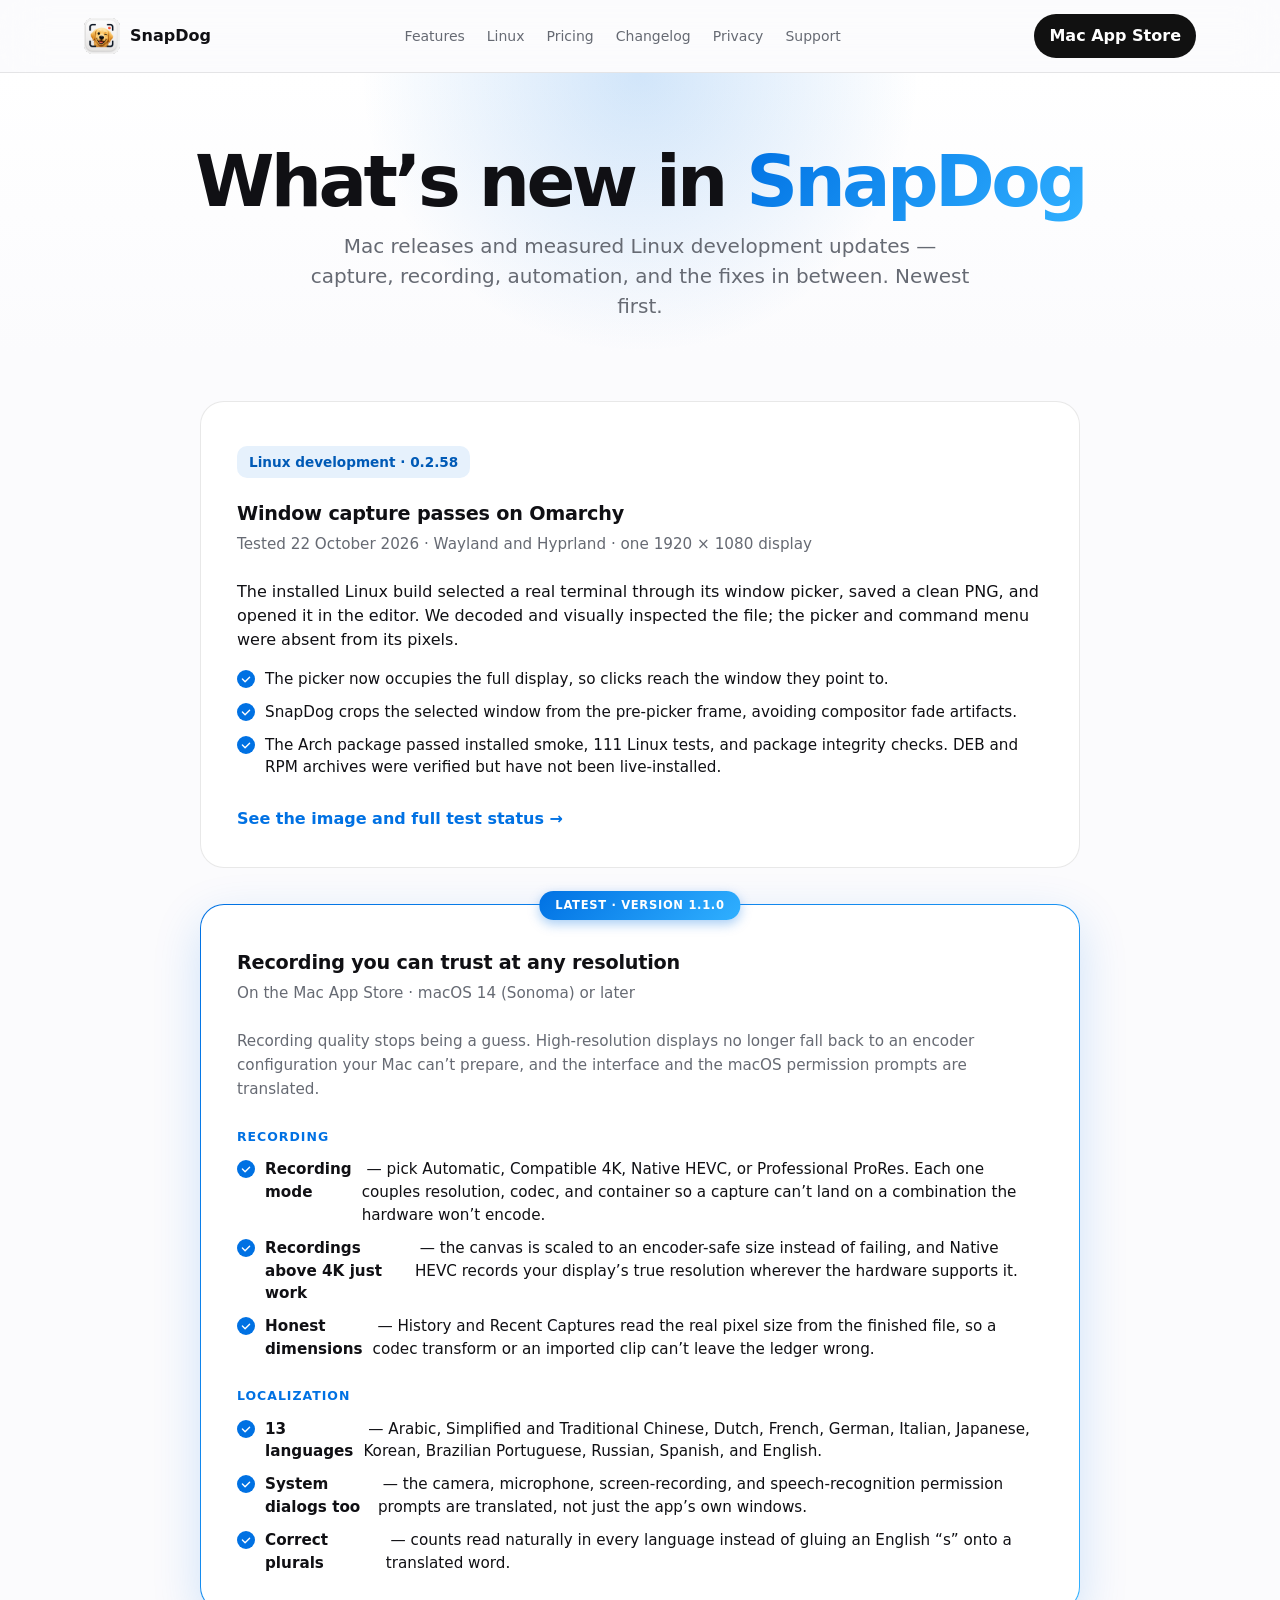
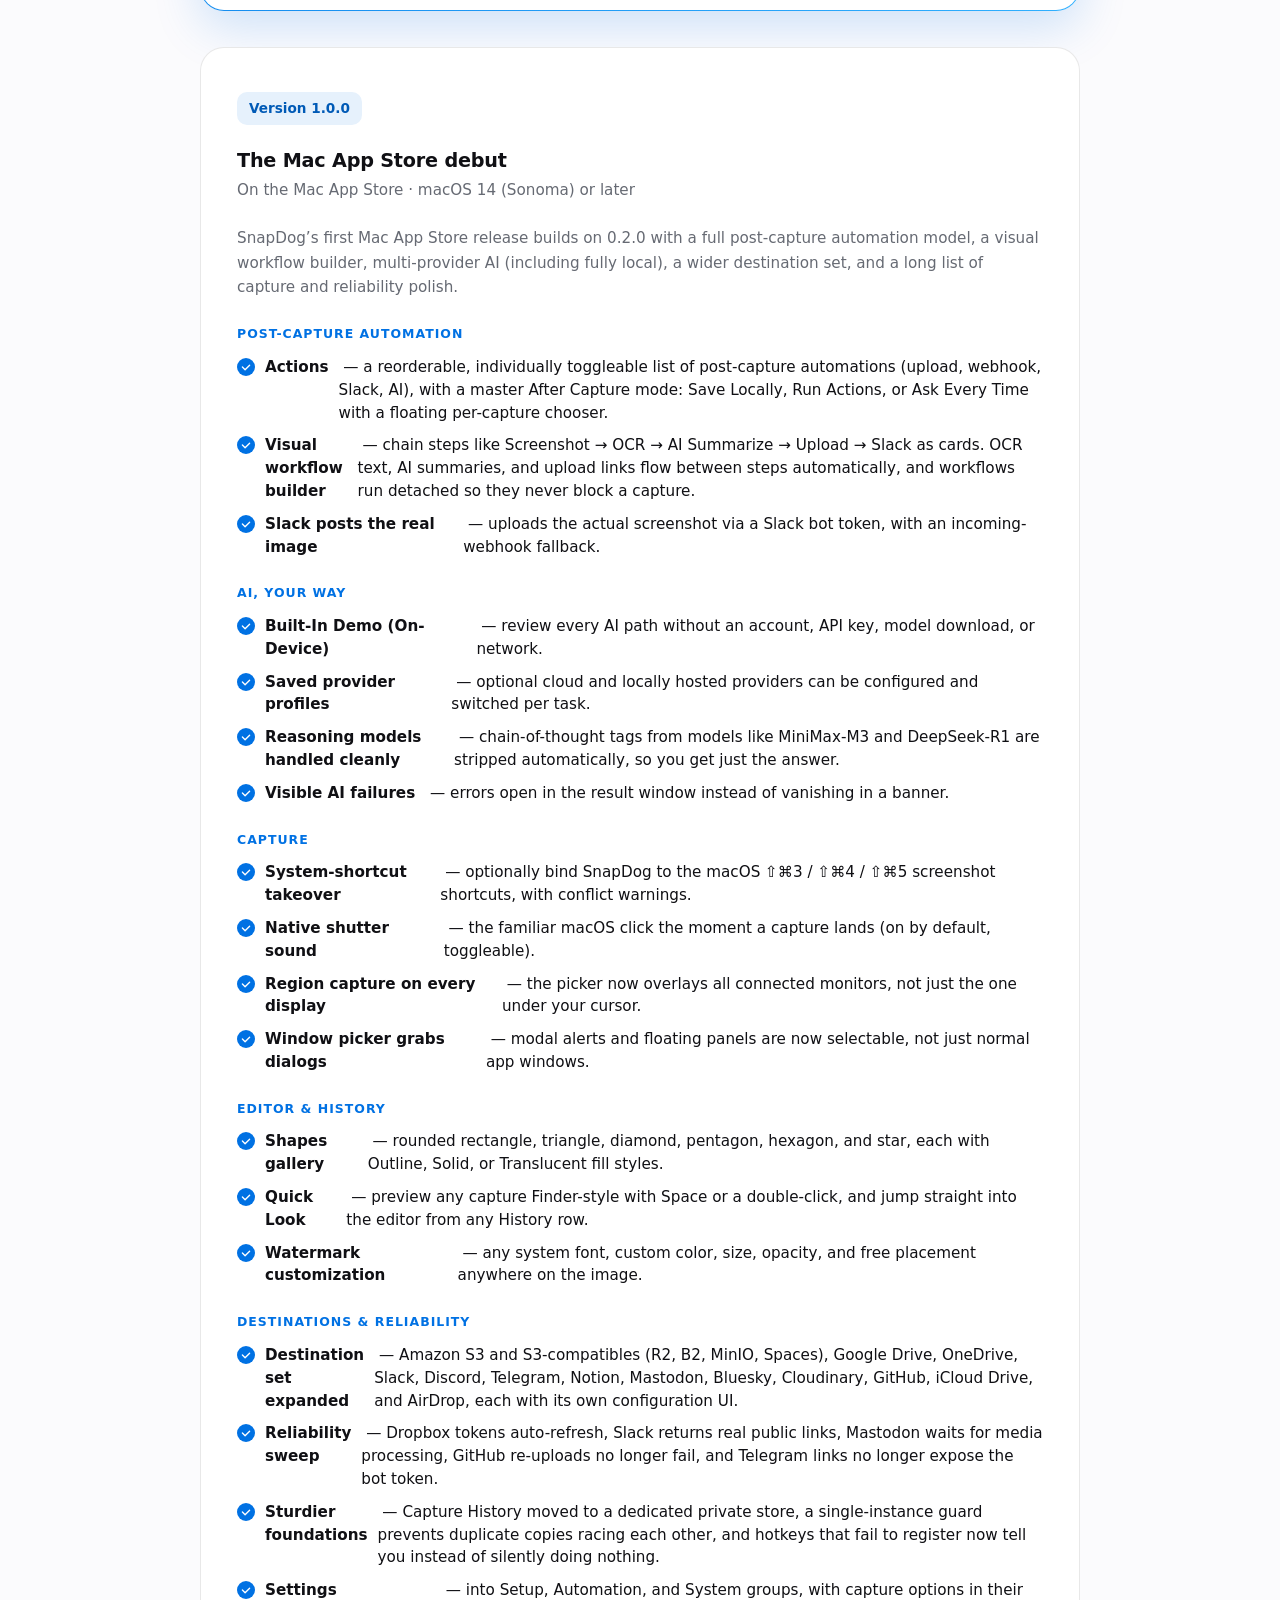
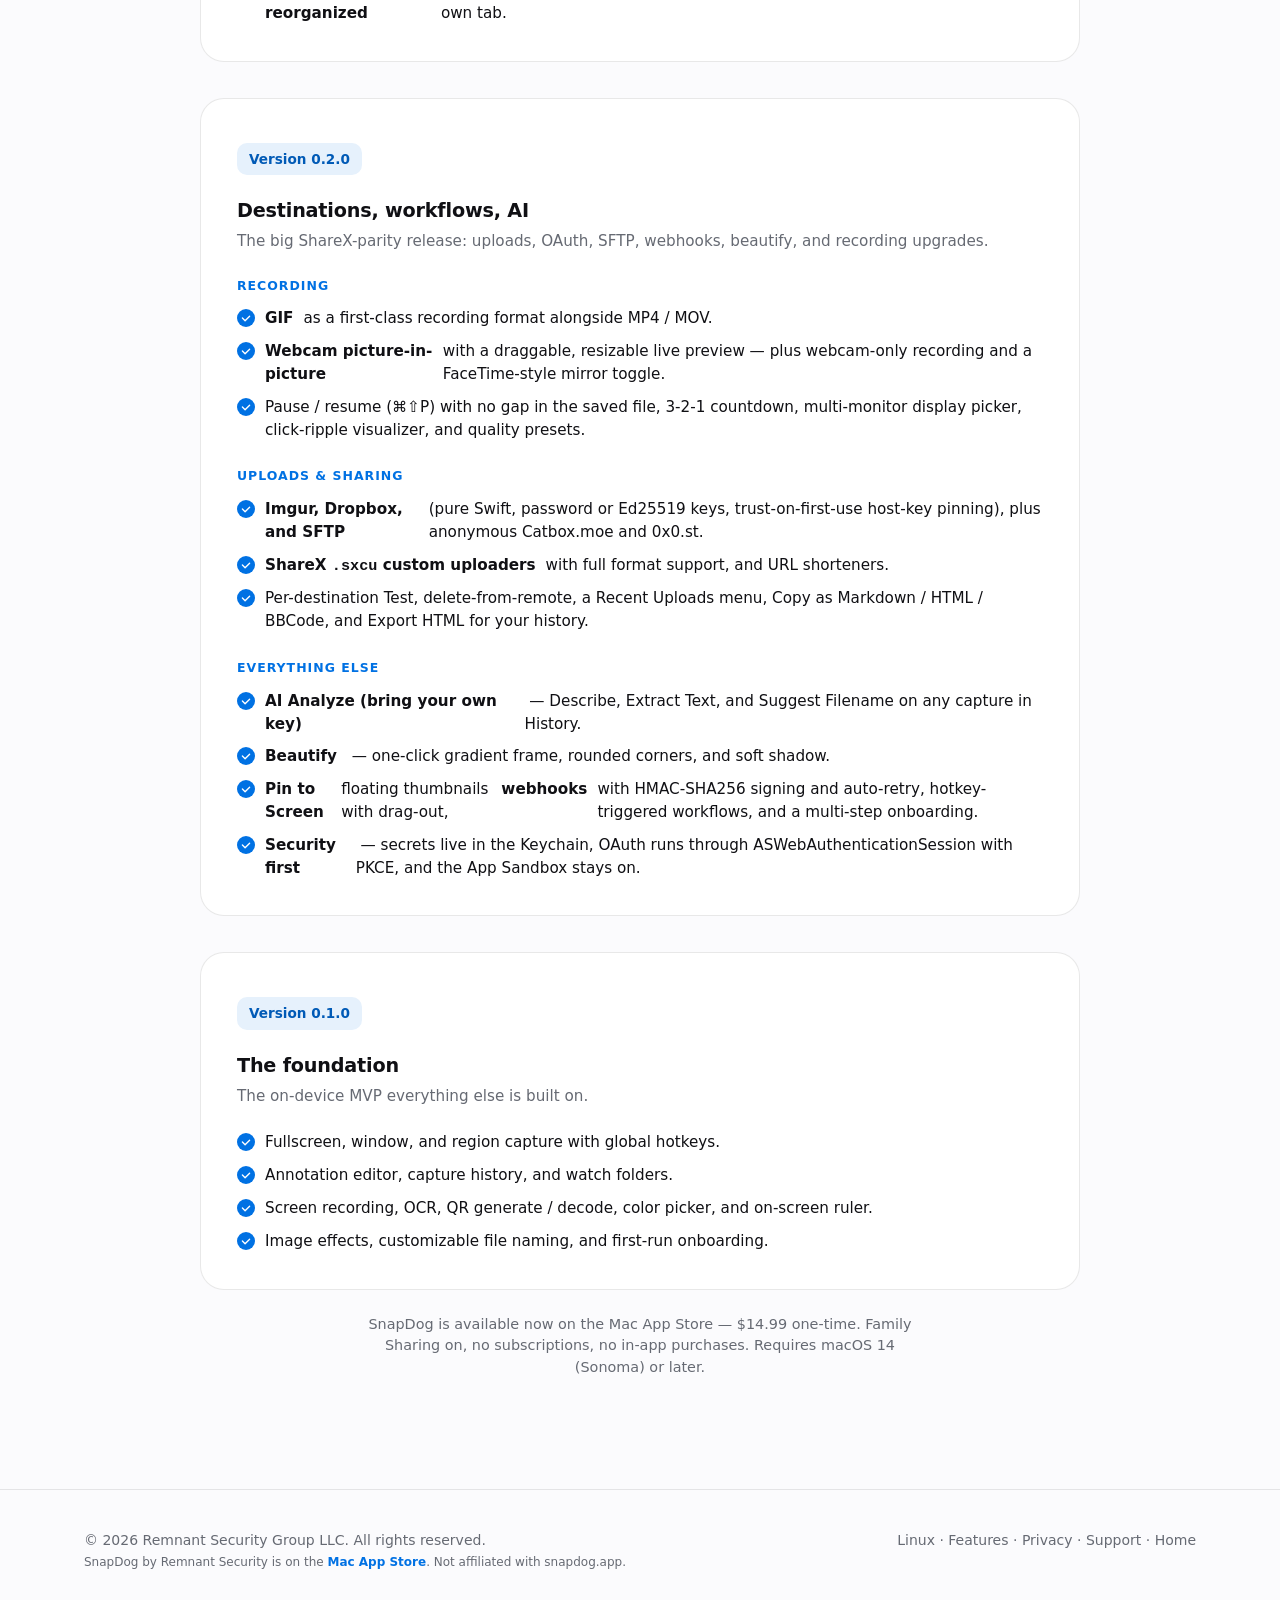
==== commit b356350f: "Add a mobile-only Mac app note beside App Store buttons Phone-size screens (max-width: 768px) show a" ====
--- a/changelog.html
+++ b/changelog.html
@@ -1,18 +1,44 @@
 <!doctype html><html lang="en"><head><meta charset="utf-8"><meta name="viewport" content="width=device-width, initial-scale=1"><title>SnapDog Changelog — What's new in every release</title><meta name="description" content="What's new in SnapDog, the native macOS screen-capture app. Release-by-release highlights: capture, editor, recording, workflows, AI, and 19 upload destinations."><meta property="og:title" content="SnapDog Changelog — What's new in every release"><meta property="og:description" content="What's new in SnapDog, the native macOS screen-capture app. Release-by-release highlights: capture, editor, recording, workflows, AI, and 19 upload destinations."><meta property="og:type" content="website"><meta property="og:url" content="https://snapdog.remnantsecurity.com/changelog.html"><meta property="og:image" content="https://snapdog.remnantsecurity.com/og-card.png"><meta property="og:image:width" content="1024"><meta property="og:image:height" content="576"><meta property="og:image:alt" content="SnapDog for macOS: menu-bar capture menu, $14.99 once, no account, macOS 14+"><meta name="twitter:image" content="https://snapdog.remnantsecurity.com/og-card.png"><link rel="canonical" href="https://snapdog.remnantsecurity.com/changelog.html"><meta name="twitter:card" content="summary_large_image"><meta name="theme-color" content="#0071e3"><link rel="icon" type="image/png" sizes="32x32" href="/favicon-32.png"><link rel="icon" type="image/png" sizes="64x64" href="/favicon-64.png"><link rel="apple-touch-icon" href="/apple-touch-icon.png"><style>
 :root{--accent:#0071e3;--accent2:#30b0ff;--dark:#07111f;--ink:#101014;--muted:#666a73;--bg:#fbfbfd;--card:#fff;--line:rgba(0,0,0,.09);--shadow:0 24px 70px rgba(0,0,0,.12);--radius:28px}*{box-sizing:border-box}html{scroll-behavior:smooth}body{margin:0;background:var(--bg);color:var(--ink);font-family:-apple-system,BlinkMacSystemFont,"SF Pro Display","Inter",system-ui,sans-serif;line-height:1.5;-webkit-font-smoothing:antialiased}a{color:inherit;text-decoration:none}.nav{position:sticky;top:0;z-index:50;background:rgba(251,251,253,.78);backdrop-filter:saturate(180%) blur(22px);border-bottom:1px solid var(--line)}.navin{max-width:1160px;margin:auto;padding:14px 24px;display:flex;align-items:center;justify-content:space-between}.brand{display:flex;align-items:center;gap:10px;font-weight:800}.mark{width:32px;height:32px;border-radius:10px;background:linear-gradient(135deg,var(--accent),var(--accent2));display:grid;place-items:center;color:white;box-shadow:0 10px 30px color-mix(in srgb,var(--accent) 35%,transparent)}.links{display:flex;gap:22px;color:var(--muted);font-size:14px}.pill{padding:10px 15px;border-radius:999px;background:#111;color:white;font-weight:700}.wrap{max-width:1160px;margin:auto;padding:0 24px}.miniHero{padding:72px 0 32px;background:radial-gradient(circle at 50% 0%,color-mix(in srgb,var(--accent) 18%,transparent),transparent 40%),linear-gradient(180deg,#fff,var(--bg));text-align:center}.miniHero h1{font-size:clamp(40px,6vw,72px);line-height:1;letter-spacing:-.05em;margin:0 0 14px}.miniHero h1 span{background:linear-gradient(135deg,#0071e3 0%,#30b0ff 100%);-webkit-background-clip:text;-webkit-text-fill-color:transparent;background-clip:text}.lead{font-size:20px;color:var(--muted);max-width:660px;margin:0 auto}.section{padding:48px 0 96px}.tierWrap{display:grid;grid-template-columns:minmax(0,420px);justify-content:center;margin-top:8px}.tier{position:relative;border:1px solid transparent;border-radius:24px;background:linear-gradient(#fff,#fff) padding-box,linear-gradient(135deg,#0071e3 0%,#30b0ff 100%) border-box;box-shadow:0 16px 48px rgba(0,113,227,.18);padding:44px 36px 36px;text-align:left}.tier .ribbon{position:absolute;top:-14px;left:50%;transform:translateX(-50%);background:linear-gradient(135deg,#0071e3 0%,#30b0ff 100%);color:#fff;font-size:.72rem;font-weight:700;letter-spacing:.06em;text-transform:uppercase;padding:6px 16px;border-radius:14px;box-shadow:0 4px 12px rgba(0,113,227,.35)}.tier h3{margin:0 0 4px;font-size:1.2rem;letter-spacing:-.01em}.priceTag{font-size:3rem;font-weight:800;letter-spacing:-.03em;margin:14px 0 6px}.priceTag small{font-size:1rem;color:var(--muted);font-weight:600;margin-left:6px}.period{color:var(--muted);font-size:.95rem;margin-bottom:24px}.intro{display:inline-block;background:color-mix(in srgb,var(--accent) 10%,white);color:color-mix(in srgb,var(--accent) 80%,black);padding:6px 12px;border-radius:10px;font-size:.85rem;font-weight:700;margin-bottom:22px}.tier ul{list-style:none;padding:0;display:grid;gap:10px;margin:0 0 28px}.tier li{display:flex;align-items:flex-start;gap:10px;font-size:.95rem;color:var(--ink);line-height:1.5}.tier li:before{content:"";width:18px;height:18px;flex-shrink:0;margin-top:2px;background:url("data:image/svg+xml,%3Csvg xmlns='http://www.w3.org/2000/svg' viewBox='0 0 20 20'%3E%3Ccircle cx='10' cy='10' r='10' fill='%230071e3'/%3E%3Cpath d='M6 10l3 3 5-5' stroke='white' stroke-width='1.5' fill='none' stroke-linecap='round' stroke-linejoin='round'/%3E%3C/svg%3E") no-repeat center;background-size:contain}.buy{display:block;text-align:center;background:linear-gradient(180deg,#0080ff 0%,#0071e3 100%);color:#fff;padding:14px;border-radius:14px;font-weight:700;font-size:1rem;box-shadow:0 4px 16px rgba(0,113,227,.30),inset 0 1px 0 rgba(255,255,255,.25);transition:filter .2s,transform .2s,box-shadow .2s}.buy:hover{filter:brightness(1.05);transform:translateY(-1px);box-shadow:0 10px 28px rgba(0,113,227,.40),inset 0 1px 0 rgba(255,255,255,.30)}.fineprint{text-align:center;color:var(--muted);font-size:.9rem;margin-top:24px;max-width:560px;margin-left:auto;margin-right:auto}.faq{margin-top:64px}.faq h2{font-size:clamp(28px,4vw,40px);letter-spacing:-.025em;margin:0 0 24px;text-align:center}.faqGrid{display:grid;grid-template-columns:repeat(2,1fr);gap:16px;max-width:880px;margin:0 auto}.faqItem{background:var(--card);border:1px solid var(--line);border-radius:18px;padding:22px}.faqItem h3{margin:0 0 8px;font-size:1.02rem;letter-spacing:-.01em}.faqItem p{margin:0;color:var(--muted);font-size:.95rem;line-height:1.55}.footer{padding:40px 0;color:var(--muted);font-size:14px;border-top:1px solid var(--line)}.footerin{display:flex;justify-content:space-between;gap:20px;flex-wrap:wrap}@media(max-width:768px){.links{display:none}.faqGrid{grid-template-columns:1fr}.tier{padding:36px 24px 30px}.priceTag{font-size:2.4rem}}
 /* Phone layout: keep site navigation reachable, and give links real tap targets. */@media(max-width:768px){.navin{flex-wrap:wrap;row-gap:2px}.links{display:flex!important;order:3;width:100%;gap:2px;overflow-x:auto;scrollbar-width:none;-webkit-overflow-scrolling:touch;margin:0 -10px}.links::-webkit-scrollbar{display:none}.links a{flex:none;padding:10px;font-size:15px;white-space:nowrap}footer a{display:inline-block;padding:10px 2px}.tier{min-width:0;overflow-wrap:anywhere}}
-.brand .logo{display:block;width:36px;height:36px;border-radius:9px}</style><link rel="stylesheet" href="/sponsors.css">
-</head><body><nav class="nav"><div class="navin"><a class="brand" href="/"><img class="logo" src="/logo-108.png" alt="" width="36" height="36">SnapDog</a><div class="links"><a href="/features.html">Features</a><a href="/linux.html">Linux</a><a href="/pricing.html">Pricing</a><a href="/changelog.html">Changelog</a><a href="/privacy.html">Privacy</a><a href="/support.html">Support</a></div><a class="pill" href="https://apps.apple.com/app/snapdog-capture-annotate/id6783121166?mt=12&amp;ct=EXP-20261019-SNAPDOG-SITE-01" target="_blank" rel="noopener">Mac App Store</a></div></nav><main><section class="miniHero"><div class="wrap"><h1>What&rsquo;s new in <span>SnapDog</span></h1><p class="lead">Mac releases and measured Linux development updates — capture, recording, automation, and the fixes in between. Newest first.</p></div></section><section class="section"><div class="wrap"><div style="max-width:880px;margin:0 auto;display:grid;gap:36px"><article class="tier" id="linux-0258" style="background:var(--card);border:1px solid var(--line);box-shadow:none"><span class="intro">Linux development · 0.2.58</span><h3>Window capture passes on Omarchy</h3><div class="period">Tested 22 October 2026 · Wayland and Hyprland · one 1920 × 1080 display</div><p>The installed Linux build selected a real terminal through its window picker, saved a clean PNG, and opened it in the editor. We decoded and visually inspected the file; the picker and command menu were absent from its pixels.</p><ul><li>The picker now occupies the full display, so clicks reach the window they point to.</li><li>SnapDog crops the selected window from the pre-picker frame, avoiding compositor fade artifacts.</li><li>The Arch package passed installed smoke, 111 Linux tests, and package integrity checks. DEB and RPM archives were verified but have not been live-installed.</li></ul><p style="margin-bottom:0"><a href="/linux.html" style="color:var(--accent);font-weight:700">See the image and full test status →</a></p></article><article class="tier"><span class="ribbon">Latest · Version 1.1.0</span><h3>Recording you can trust at any resolution</h3><div class="period">On the Mac App Store · macOS 14 (Sonoma) or later</div><p style="margin:0 0 6px;color:var(--muted);font-size:.95rem;line-height:1.6">Recording quality stops being a guess. High-resolution displays no longer fall back to an encoder configuration your Mac can&rsquo;t prepare, and the interface and the macOS permission prompts are translated.</p><h4 style="margin:26px 0 12px;font-size:.78rem;font-weight:700;letter-spacing:.08em;text-transform:uppercase;color:var(--accent)">Recording</h4><ul style="margin-bottom:0"><li><strong>Recording mode</strong>&nbsp;— pick Automatic, Compatible 4K, Native HEVC, or Professional ProRes. Each one couples resolution, codec, and container so a capture can&rsquo;t land on a combination the hardware won&rsquo;t encode.</li><li><strong>Recordings above 4K just work</strong>&nbsp;— the canvas is scaled to an encoder-safe size instead of failing, and Native HEVC records your display&rsquo;s true resolution wherever the hardware supports it.</li><li><strong>Honest dimensions</strong>&nbsp;— History and Recent Captures read the real pixel size from the finished file, so a codec transform or an imported clip can&rsquo;t leave the ledger wrong.</li></ul><h4 style="margin:26px 0 12px;font-size:.78rem;font-weight:700;letter-spacing:.08em;text-transform:uppercase;color:var(--accent)">Localization</h4><ul style="margin-bottom:0"><li><strong>13 languages</strong>&nbsp;— Arabic, Simplified and Traditional Chinese, Dutch, French, German, Italian, Japanese, Korean, Brazilian Portuguese, Russian, Spanish, and English.</li><li><strong>System dialogs too</strong>&nbsp;— the camera, microphone, screen-recording, and speech-recognition permission prompts are translated, not just the app&rsquo;s own windows.</li><li><strong>Correct plurals</strong>&nbsp;— counts read naturally in every language instead of gluing an English &ldquo;s&rdquo; onto a translated word.</li></ul></article><article class="tier" style="background:var(--card);border:1px solid var(--line);box-shadow:none"><span class="intro">Version 1.0.0</span><h3>The Mac App Store debut</h3><div class="period">On the Mac App Store · macOS 14 (Sonoma) or later</div><p style="margin:0 0 6px;color:var(--muted);font-size:.95rem;line-height:1.6">SnapDog&rsquo;s first Mac App Store release builds on 0.2.0 with a full post-capture automation model, a visual workflow builder, multi-provider AI (including fully local), a wider destination set, and a long list of capture and reliability polish.</p><h4 style="margin:26px 0 12px;font-size:.78rem;font-weight:700;letter-spacing:.08em;text-transform:uppercase;color:var(--accent)">Post-capture automation</h4><ul style="margin-bottom:0"><li><strong>Actions</strong>&nbsp;— a reorderable, individually toggleable list of post-capture automations (upload, webhook, Slack, AI), with a master After Capture mode: Save Locally, Run Actions, or Ask Every Time with a floating per-capture chooser.</li><li><strong>Visual workflow builder</strong>&nbsp;— chain steps like Screenshot → OCR → AI Summarize → Upload → Slack as cards. OCR text, AI summaries, and upload links flow between steps automatically, and workflows run detached so they never block a capture.</li><li><strong>Slack posts the real image</strong>&nbsp;— uploads the actual screenshot via a Slack bot token, with an incoming-webhook fallback.</li></ul><h4 style="margin:26px 0 12px;font-size:.78rem;font-weight:700;letter-spacing:.08em;text-transform:uppercase;color:var(--accent)">AI, your way</h4><ul style="margin-bottom:0"><li><strong>Built-In Demo (On-Device)</strong>&nbsp;— review every AI path without an account, API key, model download, or network.</li><li><strong>Saved provider profiles</strong>&nbsp;— optional cloud and locally hosted providers can be configured and switched per task.</li><li><strong>Reasoning models handled cleanly</strong>&nbsp;— chain-of-thought tags from models like MiniMax-M3 and DeepSeek-R1 are stripped automatically, so you get just the answer.</li><li><strong>Visible AI failures</strong>&nbsp;— errors open in the result window instead of vanishing in a banner.</li></ul><h4 style="margin:26px 0 12px;font-size:.78rem;font-weight:700;letter-spacing:.08em;text-transform:uppercase;color:var(--accent)">Capture</h4><ul style="margin-bottom:0"><li><strong>System-shortcut takeover</strong>&nbsp;— optionally bind SnapDog to the macOS ⇧⌘3 / ⇧⌘4 / ⇧⌘5 screenshot shortcuts, with conflict warnings.</li><li><strong>Native shutter sound</strong>&nbsp;— the familiar macOS click the moment a capture lands (on by default, toggleable).</li><li><strong>Region capture on every display</strong>&nbsp;— the picker now overlays all connected monitors, not just the one under your cursor.</li><li><strong>Window picker grabs dialogs</strong>&nbsp;— modal alerts and floating panels are now selectable, not just normal app windows.</li></ul><h4 style="margin:26px 0 12px;font-size:.78rem;font-weight:700;letter-spacing:.08em;text-transform:uppercase;color:var(--accent)">Editor &amp; History</h4><ul style="margin-bottom:0"><li><strong>Shapes gallery</strong>&nbsp;— rounded rectangle, triangle, diamond, pentagon, hexagon, and star, each with Outline, Solid, or Translucent fill styles.</li><li><strong>Quick Look</strong>&nbsp;— preview any capture Finder-style with Space or a double-click, and jump straight into the editor from any History row.</li><li><strong>Watermark customization</strong>&nbsp;— any system font, custom color, size, opacity, and free placement anywhere on the image.</li></ul><h4 style="margin:26px 0 12px;font-size:.78rem;font-weight:700;letter-spacing:.08em;text-transform:uppercase;color:var(--accent)">Destinations &amp; reliability</h4><ul style="margin-bottom:0"><li><strong>Destination set expanded</strong>&nbsp;— Amazon S3 and S3-compatibles (R2, B2, MinIO, Spaces), Google Drive, OneDrive, Slack, Discord, Telegram, Notion, Mastodon, Bluesky, Cloudinary, GitHub, iCloud Drive, and AirDrop, each with its own configuration UI.</li><li><strong>Reliability sweep</strong>&nbsp;— Dropbox tokens auto-refresh, Slack returns real public links, Mastodon waits for media processing, GitHub re-uploads no longer fail, and Telegram links no longer expose the bot token.</li><li><strong>Sturdier foundations</strong>&nbsp;— Capture History moved to a dedicated private store, a single-instance guard prevents duplicate copies racing each other, and hotkeys that fail to register now tell you instead of silently doing nothing.</li><li><strong>Settings reorganized</strong>&nbsp;— into Setup, Automation, and System groups, with capture options in their own tab.</li></ul></article><article class="tier" style="background:var(--card);border:1px solid var(--line);box-shadow:none"><span class="intro">Version 0.2.0</span><h3>Destinations, workflows, AI</h3><div class="period">The big ShareX-parity release: uploads, OAuth, SFTP, webhooks, beautify, and recording upgrades.</div><h4 style="margin:4px 0 12px;font-size:.78rem;font-weight:700;letter-spacing:.08em;text-transform:uppercase;color:var(--accent)">Recording</h4><ul style="margin-bottom:0"><li><strong>GIF</strong> as a first-class recording format alongside MP4 / MOV.</li><li><strong>Webcam picture-in-picture</strong> with a draggable, resizable live preview — plus webcam-only recording and a FaceTime-style mirror toggle.</li><li>Pause / resume (⌘⇧P) with no gap in the saved file, 3-2-1 countdown, multi-monitor display picker, click-ripple visualizer, and quality presets.</li></ul><h4 style="margin:26px 0 12px;font-size:.78rem;font-weight:700;letter-spacing:.08em;text-transform:uppercase;color:var(--accent)">Uploads &amp; sharing</h4><ul style="margin-bottom:0"><li><strong>Imgur, Dropbox, and SFTP</strong> (pure Swift, password or Ed25519 keys, trust-on-first-use host-key pinning), plus anonymous Catbox.moe and 0x0.st.</li><li><strong>ShareX <code>.sxcu</code> custom uploaders</strong> with full format support, and URL shorteners.</li><li>Per-destination Test, delete-from-remote, a Recent Uploads menu, Copy as Markdown / HTML / BBCode, and Export HTML for your history.</li></ul><h4 style="margin:26px 0 12px;font-size:.78rem;font-weight:700;letter-spacing:.08em;text-transform:uppercase;color:var(--accent)">Everything else</h4><ul style="margin-bottom:0"><li><strong>AI Analyze (bring your own key)</strong>&nbsp;— Describe, Extract Text, and Suggest Filename on any capture in History.</li><li><strong>Beautify</strong>&nbsp;— one-click gradient frame, rounded corners, and soft shadow.</li><li><strong>Pin to Screen</strong> floating thumbnails with drag-out, <strong>webhooks</strong> with HMAC-SHA256 signing and auto-retry, hotkey-triggered workflows, and a multi-step onboarding.</li><li><strong>Security first</strong>&nbsp;— secrets live in the Keychain, OAuth runs through ASWebAuthenticationSession with PKCE, and the App Sandbox stays on.</li></ul></article><article class="tier" style="background:var(--card);border:1px solid var(--line);box-shadow:none"><span class="intro">Version 0.1.0</span><h3>The foundation</h3><div class="period">The on-device MVP everything else is built on.</div><ul style="margin-bottom:0"><li>Fullscreen, window, and region capture with global hotkeys.</li><li>Annotation editor, capture history, and watch folders.</li><li>Screen recording, OCR, QR generate / decode, color picker, and on-screen ruler.</li><li>Image effects, customizable file naming, and first-run onboarding.</li></ul></article></div><p class="fineprint">SnapDog is available now on the Mac App Store — $14.99 one-time. Family Sharing on, no subscriptions, no in-app purchases. Requires macOS 14 (Sonoma) or later.</p></div></section></main><!-- TODO(sponsors): flip data-sponsors-live to "true" when https://github.com/sponsors/itrimble is live -->
-<section class="sp sp-sponsors" data-sponsors-live="false" aria-labelledby="sp-h"><div class="sp-wrap">
-  <h2 id="sp-h">Sponsors</h2>
-  <p class="sp-indie">SnapDog is made by one person at Remnant Security: no ads, no venture money. Sponsors and buyers keep it independent.</p>
-  <p class="sp-empty">No sponsors yet. <strong>Become our first sponsor.</strong></p>
-  <ul class="sp-row"><li><a class="sp-tile" href="mailto:iantrimble@remnantsecurity.com?subject=SnapDog%20sponsorship" data-live-href="https://github.com/sponsors/itrimble" aria-label="Your logo here: become the first sponsor of SnapDog"><span class="sp-slot" aria-hidden="true">+</span><span>Your logo here</span></a></li></ul>
-  <p class="sp-cta">Want to sponsor SnapDog? <span data-show-when="live">Use <a href="mailto:iantrimble@remnantsecurity.com?subject=SnapDog%20sponsorship" data-live-href="https://github.com/sponsors/itrimble">GitHub Sponsors</a> or reach</span><span data-show-when="pending">Reach</span> out directly to <a href="mailto:iantrimble@remnantsecurity.com?subject=SnapDog%20sponsorship">iantrimble@remnantsecurity.com</a>.</p>
-</div></section>
-<footer class="sp sp-foot"><div class="sp-wrap">
-  <nav aria-label="Footer"><a href="/privacy.html">privacy</a><span aria-hidden="true">·</span><a href="https://github.com/itrimble/snapdog-site" rel="noopener">github</a><span aria-hidden="true">·</span><a href="mailto:iantrimble@remnantsecurity.com">contact</a></nav>
-  <p class="sp-made"><a href="https://remnantsecurity.com">made with <span class="sp-heart" aria-hidden="true">♥</span><span class="sp-sr">love</span></a></p>
-  <p class="sp-legal"><span class="sp-nw">© 2026 Remnant Security Group LLC. All rights reserved</span> · <span class="sp-nw"><a href="https://apps.apple.com/us/app/snapdog-capture-annotate/id6783121166?mt=12&amp;ct=EXP-20261019-SNAPDOG-SITE-01">Mac App Store</a></span> · <span class="sp-nw"><a href="/linux.html">Linux</a></span> · <span class="sp-nw"><a href="/features.html">Features</a></span> · <span class="sp-nw"><a href="/support.html">Support</a></span> · <span class="sp-nw"><a href="/">Home</a></span> · <span>Not affiliated with snapdog.app.</span></p>
-</div></footer>
-<script src="/sponsors.js"></script><script src="/ct.js" data-fallback-ct="EXP-20261019-SNAPDOG-SITE-01"></script><script src="/posthog.js"></script></body></html>
+.brand .logo{display:block;width:36px;height:36px;border-radius:9px}</style><style>
+    /* Mobile-only note beside Mac App Store buttons. Hidden on desktop. */
+    .mac-app-cta { display: contents; }
+    .mac-app-note { display: none; }
+    @media (max-width: 768px) {
+      .mac-app-note {
+        display: block;
+        box-sizing: border-box;
+        width: 100%;
+        max-width: 36em;
+        margin: 8px 0 0;
+        padding: 10px 12px;
+        border: 1px solid var(--line);
+        border-radius: 10px;
+        background: var(--card, #fff);
+        color: var(--ink);
+        font-size: 13px;
+        font-weight: 500;
+        line-height: 1.45;
+        text-align: left;
+      }
+      .mac-app-note a {
+        color: var(--accent, #0071e3);
+        font-weight: 700;
+        text-decoration: underline;
+        text-underline-offset: 2px;
+      }
+      .navin > .mac-app-note {
+        flex: 1 0 100%;
+        order: 2;
+        max-width: none;
+        margin: 6px 0 4px;
+      }
+      .miniHero .mac-app-note,
+      .cta-row .mac-app-note,
+      .actions .mac-app-note {
+        flex: 1 0 100%;
+      }
+    }
+</style>
+</head><body><nav class="nav"><div class="navin"><a class="brand" href="/"><img class="logo" src="/logo-108.png" alt="" width="36" height="36">SnapDog</a><div class="links"><a href="/features.html">Features</a><a href="/linux.html">Linux</a><a href="/pricing.html">Pricing</a><a href="/changelog.html">Changelog</a><a href="/privacy.html">Privacy</a><a href="/support.html">Support</a></div><a class="pill" href="https://apps.apple.com/app/snapdog-capture-annotate/id6783121166?mt=12&amp;ct=EXP-20261019-SNAPDOG-SITE-01" target="_blank" rel="noopener">Mac App Store</a><span class="mac-app-note">This is a Mac app. Open this page on your Mac to download. <a href="mailto:?subject=SnapDog%20%E2%80%94%20Mac%20App%20Store%20link&amp;body=This%20is%20a%20Mac%20app%2E%20Open%20this%20link%20on%20your%20Mac%20to%20download%3A%0A%0Ahttps%3A%2F%2Fapps%2Eapple%2Ecom%2Fapp%2Fsnapdog-capture-annotate%2Fid6783121166%3Fmt%3D12%26ct%3DEXP-20261019-SNAPDOG-SITE-01">Email me the link</a></span></div></nav><main><section class="miniHero"><div class="wrap"><h1>What&rsquo;s new in <span>SnapDog</span></h1><p class="lead">Mac releases and measured Linux development updates — capture, recording, automation, and the fixes in between. Newest first.</p></div></section><section class="section"><div class="wrap"><div style="max-width:880px;margin:0 auto;display:grid;gap:36px"><article class="tier" id="linux-0258" style="background:var(--card);border:1px solid var(--line);box-shadow:none"><span class="intro">Linux development · 0.2.58</span><h3>Window capture passes on Omarchy</h3><div class="period">Tested 22 October 2026 · Wayland and Hyprland · one 1920 × 1080 display</div><p>The installed Linux build selected a real terminal through its window picker, saved a clean PNG, and opened it in the editor. We decoded and visually inspected the file; the picker and command menu were absent from its pixels.</p><ul><li>The picker now occupies the full display, so clicks reach the window they point to.</li><li>SnapDog crops the selected window from the pre-picker frame, avoiding compositor fade artifacts.</li><li>The Arch package passed installed smoke, 111 Linux tests, and package integrity checks. DEB and RPM archives were verified but have not been live-installed.</li></ul><p style="margin-bottom:0"><a href="/linux.html" style="color:var(--accent);font-weight:700">See the image and full test status →</a></p></article><article class="tier"><span class="ribbon">Latest · Version 1.1.0</span><h3>Recording you can trust at any resolution</h3><div class="period">On the Mac App Store · macOS 14 (Sonoma) or later</div><p style="margin:0 0 6px;color:var(--muted);font-size:.95rem;line-height:1.6">Recording quality stops being a guess. High-resolution displays no longer fall back to an encoder configuration your Mac can&rsquo;t prepare, and the interface and the macOS permission prompts are translated.</p><h4 style="margin:26px 0 12px;font-size:.78rem;font-weight:700;letter-spacing:.08em;text-transform:uppercase;color:var(--accent)">Recording</h4><ul style="margin-bottom:0"><li><strong>Recording mode</strong>&nbsp;— pick Automatic, Compatible 4K, Native HEVC, or Professional ProRes. Each one couples resolution, codec, and container so a capture can&rsquo;t land on a combination the hardware won&rsquo;t encode.</li><li><strong>Recordings above 4K just work</strong>&nbsp;— the canvas is scaled to an encoder-safe size instead of failing, and Native HEVC records your display&rsquo;s true resolution wherever the hardware supports it.</li><li><strong>Honest dimensions</strong>&nbsp;— History and Recent Captures read the real pixel size from the finished file, so a codec transform or an imported clip can&rsquo;t leave the ledger wrong.</li></ul><h4 style="margin:26px 0 12px;font-size:.78rem;font-weight:700;letter-spacing:.08em;text-transform:uppercase;color:var(--accent)">Localization</h4><ul style="margin-bottom:0"><li><strong>13 languages</strong>&nbsp;— Arabic, Simplified and Traditional Chinese, Dutch, French, German, Italian, Japanese, Korean, Brazilian Portuguese, Russian, Spanish, and English.</li><li><strong>System dialogs too</strong>&nbsp;— the camera, microphone, screen-recording, and speech-recognition permission prompts are translated, not just the app&rsquo;s own windows.</li><li><strong>Correct plurals</strong>&nbsp;— counts read naturally in every language instead of gluing an English &ldquo;s&rdquo; onto a translated word.</li></ul></article><article class="tier" style="background:var(--card);border:1px solid var(--line);box-shadow:none"><span class="intro">Version 1.0.0</span><h3>The Mac App Store debut</h3><div class="period">On the Mac App Store · macOS 14 (Sonoma) or later</div><p style="margin:0 0 6px;color:var(--muted);font-size:.95rem;line-height:1.6">SnapDog&rsquo;s first Mac App Store release builds on 0.2.0 with a full post-capture automation model, a visual workflow builder, multi-provider AI (including fully local), a wider destination set, and a long list of capture and reliability polish.</p><h4 style="margin:26px 0 12px;font-size:.78rem;font-weight:700;letter-spacing:.08em;text-transform:uppercase;color:var(--accent)">Post-capture automation</h4><ul style="margin-bottom:0"><li><strong>Actions</strong>&nbsp;— a reorderable, individually toggleable list of post-capture automations (upload, webhook, Slack, AI), with a master After Capture mode: Save Locally, Run Actions, or Ask Every Time with a floating per-capture chooser.</li><li><strong>Visual workflow builder</strong>&nbsp;— chain steps like Screenshot → OCR → AI Summarize → Upload → Slack as cards. OCR text, AI summaries, and upload links flow between steps automatically, and workflows run detached so they never block a capture.</li><li><strong>Slack posts the real image</strong>&nbsp;— uploads the actual screenshot via a Slack bot token, with an incoming-webhook fallback.</li></ul><h4 style="margin:26px 0 12px;font-size:.78rem;font-weight:700;letter-spacing:.08em;text-transform:uppercase;color:var(--accent)">AI, your way</h4><ul style="margin-bottom:0"><li><strong>Built-In Demo (On-Device)</strong>&nbsp;— review every AI path without an account, API key, model download, or network.</li><li><strong>Saved provider profiles</strong>&nbsp;— optional cloud and locally hosted providers can be configured and switched per task.</li><li><strong>Reasoning models handled cleanly</strong>&nbsp;— chain-of-thought tags from models like MiniMax-M3 and DeepSeek-R1 are stripped automatically, so you get just the answer.</li><li><strong>Visible AI failures</strong>&nbsp;— errors open in the result window instead of vanishing in a banner.</li></ul><h4 style="margin:26px 0 12px;font-size:.78rem;font-weight:700;letter-spacing:.08em;text-transform:uppercase;color:var(--accent)">Capture</h4><ul style="margin-bottom:0"><li><strong>System-shortcut takeover</strong>&nbsp;— optionally bind SnapDog to the macOS ⇧⌘3 / ⇧⌘4 / ⇧⌘5 screenshot shortcuts, with conflict warnings.</li><li><strong>Native shutter sound</strong>&nbsp;— the familiar macOS click the moment a capture lands (on by default, toggleable).</li><li><strong>Region capture on every display</strong>&nbsp;— the picker now overlays all connected monitors, not just the one under your cursor.</li><li><strong>Window picker grabs dialogs</strong>&nbsp;— modal alerts and floating panels are now selectable, not just normal app windows.</li></ul><h4 style="margin:26px 0 12px;font-size:.78rem;font-weight:700;letter-spacing:.08em;text-transform:uppercase;color:var(--accent)">Editor &amp; History</h4><ul style="margin-bottom:0"><li><strong>Shapes gallery</strong>&nbsp;— rounded rectangle, triangle, diamond, pentagon, hexagon, and star, each with Outline, Solid, or Translucent fill styles.</li><li><strong>Quick Look</strong>&nbsp;— preview any capture Finder-style with Space or a double-click, and jump straight into the editor from any History row.</li><li><strong>Watermark customization</strong>&nbsp;— any system font, custom color, size, opacity, and free placement anywhere on the image.</li></ul><h4 style="margin:26px 0 12px;font-size:.78rem;font-weight:700;letter-spacing:.08em;text-transform:uppercase;color:var(--accent)">Destinations &amp; reliability</h4><ul style="margin-bottom:0"><li><strong>Destination set expanded</strong>&nbsp;— Amazon S3 and S3-compatibles (R2, B2, MinIO, Spaces), Google Drive, OneDrive, Slack, Discord, Telegram, Notion, Mastodon, Bluesky, Cloudinary, GitHub, iCloud Drive, and AirDrop, each with its own configuration UI.</li><li><strong>Reliability sweep</strong>&nbsp;— Dropbox tokens auto-refresh, Slack returns real public links, Mastodon waits for media processing, GitHub re-uploads no longer fail, and Telegram links no longer expose the bot token.</li><li><strong>Sturdier foundations</strong>&nbsp;— Capture History moved to a dedicated private store, a single-instance guard prevents duplicate copies racing each other, and hotkeys that fail to register now tell you instead of silently doing nothing.</li><li><strong>Settings reorganized</strong>&nbsp;— into Setup, Automation, and System groups, with capture options in their own tab.</li></ul></article><article class="tier" style="background:var(--card);border:1px solid var(--line);box-shadow:none"><span class="intro">Version 0.2.0</span><h3>Destinations, workflows, AI</h3><div class="period">The big ShareX-parity release: uploads, OAuth, SFTP, webhooks, beautify, and recording upgrades.</div><h4 style="margin:4px 0 12px;font-size:.78rem;font-weight:700;letter-spacing:.08em;text-transform:uppercase;color:var(--accent)">Recording</h4><ul style="margin-bottom:0"><li><strong>GIF</strong> as a first-class recording format alongside MP4 / MOV.</li><li><strong>Webcam picture-in-picture</strong> with a draggable, resizable live preview — plus webcam-only recording and a FaceTime-style mirror toggle.</li><li>Pause / resume (⌘⇧P) with no gap in the saved file, 3-2-1 countdown, multi-monitor display picker, click-ripple visualizer, and quality presets.</li></ul><h4 style="margin:26px 0 12px;font-size:.78rem;font-weight:700;letter-spacing:.08em;text-transform:uppercase;color:var(--accent)">Uploads &amp; sharing</h4><ul style="margin-bottom:0"><li><strong>Imgur, Dropbox, and SFTP</strong> (pure Swift, password or Ed25519 keys, trust-on-first-use host-key pinning), plus anonymous Catbox.moe and 0x0.st.</li><li><strong>ShareX <code>.sxcu</code> custom uploaders</strong> with full format support, and URL shorteners.</li><li>Per-destination Test, delete-from-remote, a Recent Uploads menu, Copy as Markdown / HTML / BBCode, and Export HTML for your history.</li></ul><h4 style="margin:26px 0 12px;font-size:.78rem;font-weight:700;letter-spacing:.08em;text-transform:uppercase;color:var(--accent)">Everything else</h4><ul style="margin-bottom:0"><li><strong>AI Analyze (bring your own key)</strong>&nbsp;— Describe, Extract Text, and Suggest Filename on any capture in History.</li><li><strong>Beautify</strong>&nbsp;— one-click gradient frame, rounded corners, and soft shadow.</li><li><strong>Pin to Screen</strong> floating thumbnails with drag-out, <strong>webhooks</strong> with HMAC-SHA256 signing and auto-retry, hotkey-triggered workflows, and a multi-step onboarding.</li><li><strong>Security first</strong>&nbsp;— secrets live in the Keychain, OAuth runs through ASWebAuthenticationSession with PKCE, and the App Sandbox stays on.</li></ul></article><article class="tier" style="background:var(--card);border:1px solid var(--line);box-shadow:none"><span class="intro">Version 0.1.0</span><h3>The foundation</h3><div class="period">The on-device MVP everything else is built on.</div><ul style="margin-bottom:0"><li>Fullscreen, window, and region capture with global hotkeys.</li><li>Annotation editor, capture history, and watch folders.</li><li>Screen recording, OCR, QR generate / decode, color picker, and on-screen ruler.</li><li>Image effects, customizable file naming, and first-run onboarding.</li></ul></article></div><p class="fineprint">SnapDog is available now on the Mac App Store — $14.99 one-time. Family Sharing on, no subscriptions, no in-app purchases. Requires macOS 14 (Sonoma) or later.</p></div></section></main><footer class="footer"><div class="wrap footerin"><div>© 2026 <a href="https://remnantsecurity.com" target="_blank">Remnant Security Group LLC</a>. All rights reserved.<br><span style="font-size:12px">SnapDog by Remnant Security is on the <a href="https://apps.apple.com/us/app/snapdog-capture-annotate/id6783121166?mt=12&amp;ct=EXP-20261019-SNAPDOG-SITE-01" target="_blank" rel="noopener" style="color:var(--accent);font-weight:600">Mac App Store</a>. Not affiliated with snapdog.app.</span></div><div><a href="/linux.html">Linux</a> · <a href="/features.html">Features</a> · <a href="/privacy.html">Privacy</a> · <a href="/support.html">Support</a> · <a href="/">Home</a></div></div></footer><script src="/ct.js" data-fallback-ct="EXP-20261019-SNAPDOG-SITE-01"></script><script src="/posthog.js"></script></body></html>
